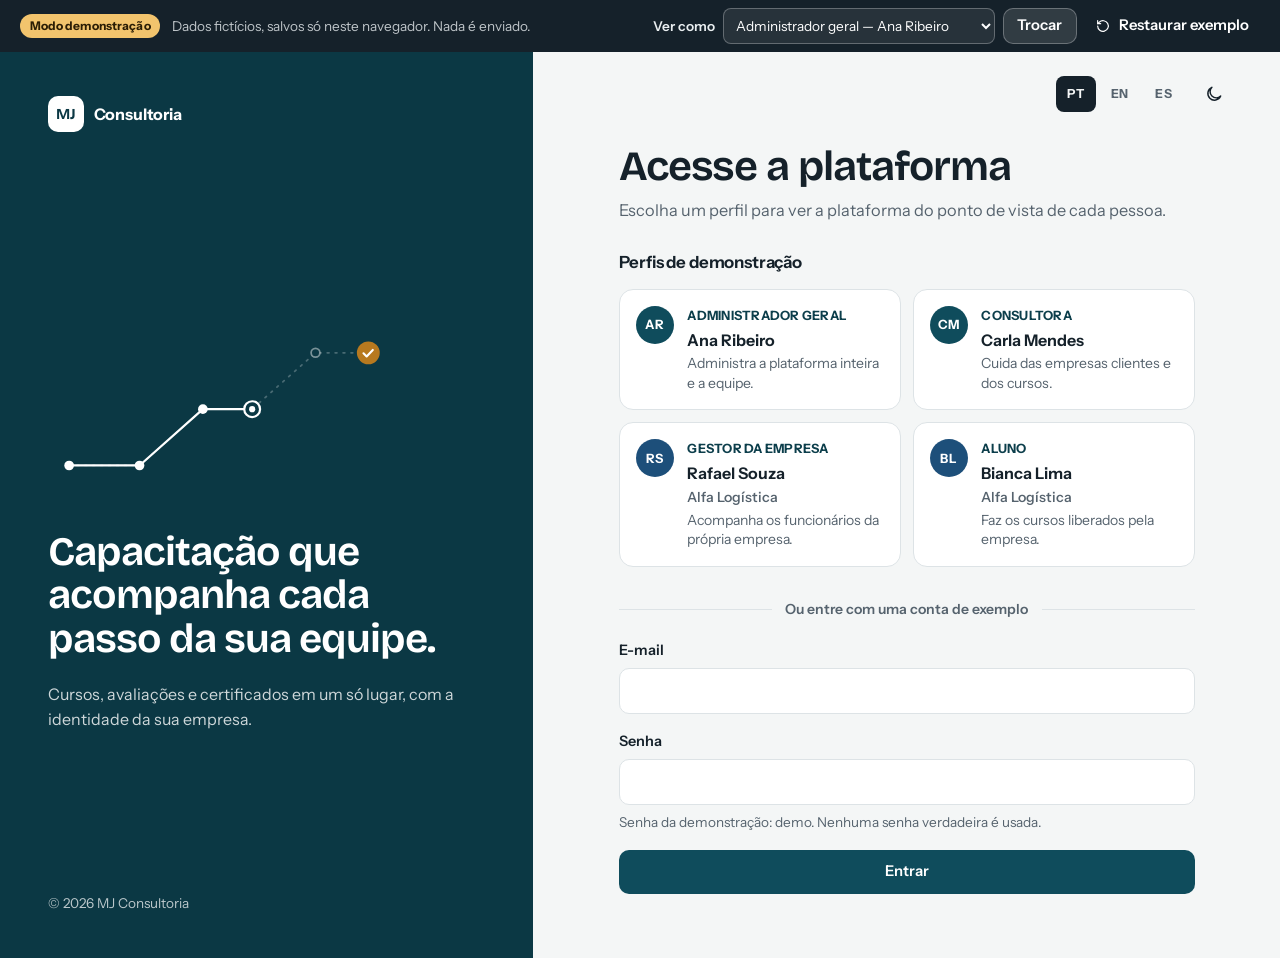
==== web/index.html @ 0bc5da78 "MJ Consultoria — plataforma de treinamentos (versão demonstrativa) HTML, CSS e JavaScript puros em w" ====
<!DOCTYPE html>
<html lang="pt-BR">
<head>
    <meta charset="utf-8">
    <meta name="viewport" content="width=device-width, initial-scale=1">
    <!-- Só arquivos deste próprio site; a única exceção são os vídeos do YouTube em modo de privacidade (frame-src). -->
    <meta http-equiv="Content-Security-Policy" content="default-src 'self'; script-src 'self'; style-src 'self'; img-src 'self' data:; font-src 'self'; connect-src 'self'; frame-src https://www.youtube-nocookie.com; base-uri 'self'; form-action 'self'; object-src 'none'">
    <meta name="referrer" content="strict-origin-when-cross-origin">
    <meta name="color-scheme" content="light dark">
    <meta name="description" content="Plataforma de treinamentos corporativos — demonstração.">
    <title>MJ Consultoria</title>
    <link rel="icon" href="img/icone.svg" type="image/svg+xml">
    <link rel="preload" href="fonts/bricolage-grotesque-latin-wght-normal.woff2" as="font" type="font/woff2" crossorigin>
    <link rel="preload" href="fonts/instrument-sans-latin-wght-normal.woff2" as="font" type="font/woff2" crossorigin>
    <link rel="stylesheet" href="css/style.css">
    <script type="module" src="js/app.js"></script>
</head>
<body>
    <a class="pular" href="#conteudo" data-pular>Pular para o conteúdo</a>

    <!-- Identifica a demonstração em todas as telas; o conteúdo vem de app.js. -->
    <section id="faixa-demo" class="faixa-demo" aria-label="Modo demonstração"></section>

    <div id="app">
        <p class="carregando-inicial">Carregando…</p>
    </div>

    <!-- Região falada: sempre presente para o leitor de tela anunciar as mensagens. -->
    <div id="aviso" class="sr-only" role="status" aria-live="polite"></div>
    <div id="aviso-visual" class="aviso" aria-hidden="true" hidden></div>

    <dialog id="dialogo-restaurar" class="dialogo" aria-labelledby="restaurar-titulo" aria-describedby="restaurar-texto">
        <form method="dialog">
            <h2 id="restaurar-titulo" class="dialogo-titulo" data-texto="titulo"></h2>
            <p id="restaurar-texto" class="dialogo-texto" data-texto="corpo"></p>
            <div class="dialogo-acoes">
                <button type="submit" value="cancelar" class="botao botao--secundario" data-texto="cancelar" autofocus></button>
                <button type="submit" value="confirmar" class="botao botao--perigo" data-texto="confirmar"></button>
            </div>
        </form>
    </dialog>

    <noscript>
        <p class="sem-js">Esta demonstração precisa de JavaScript ativado.</p>
    </noscript>
</body>
</html>
---- web/css/style.css ----
/*
 * MJ Consultoria — visual da plataforma.
 * Cor contida: um acento (petróleo, ou a cor da empresa) sobre neutros tingidos.
 * A cor da empresa entra só em --brand; as variações são derivadas aqui,
 * para os dois temas, e a regra de contraste (regras.js) garante a legibilidade.
 */

/* ---------------------------------------------------------------- fontes */

@font-face {
    font-family: 'Bricolage Grotesque';
    font-style: normal;
    font-display: swap;
    font-weight: 200 800;
    src: url('../fonts/bricolage-grotesque-latin-wght-normal.woff2') format('woff2-variations');
    unicode-range: U+0000-00FF, U+0131, U+0152-0153, U+02BB-02BC, U+02C6, U+02DA, U+02DC, U+0304, U+0308, U+0329, U+2000-206F, U+20AC, U+2122, U+2191, U+2193, U+2212, U+2215, U+FEFF, U+FFFD;
}

@font-face {
    font-family: 'Bricolage Grotesque';
    font-style: normal;
    font-display: swap;
    font-weight: 200 800;
    src: url('../fonts/bricolage-grotesque-latin-ext-wght-normal.woff2') format('woff2-variations');
    unicode-range: U+0100-02BA, U+02BD-02C5, U+02C7-02CC, U+02CE-02D7, U+02DD-02FF, U+0304, U+0308, U+0329, U+1D00-1DBF, U+1E00-1E9F, U+1EF2-1EFF, U+2020, U+20A0-20AB, U+20AD-20C0, U+2113, U+2C60-2C7F, U+A720-A7FF;
}

@font-face {
    font-family: 'Instrument Sans';
    font-style: normal;
    font-display: swap;
    font-weight: 400 700;
    src: url('../fonts/instrument-sans-latin-wght-normal.woff2') format('woff2-variations');
    unicode-range: U+0000-00FF, U+0131, U+0152-0153, U+02BB-02BC, U+02C6, U+02DA, U+02DC, U+0304, U+0308, U+0329, U+2000-206F, U+20AC, U+2122, U+2191, U+2193, U+2212, U+2215, U+FEFF, U+FFFD;
}

@font-face {
    font-family: 'Instrument Sans';
    font-style: normal;
    font-display: swap;
    font-weight: 400 700;
    src: url('../fonts/instrument-sans-latin-ext-wght-normal.woff2') format('woff2-variations');
    unicode-range: U+0100-02BA, U+02BD-02C5, U+02C7-02CC, U+02CE-02D7, U+02DD-02FF, U+0304, U+0308, U+0329, U+1D00-1DBF, U+1E00-1E9F, U+1EF2-1EFF, U+2020, U+20A0-20AB, U+20AD-20C0, U+2113, U+2C60-2C7F, U+A720-A7FF;
}

/* ---------------------------------------------------------------- tokens */

:root {
    --font-display: 'Bricolage Grotesque', 'Segoe UI', system-ui, -apple-system, sans-serif;
    --font-sans: 'Instrument Sans', 'Segoe UI', system-ui, -apple-system, sans-serif;

    --brand: #0f4c5c;
    --on-brand: #ffffff;
    --canvas: #f4f6f6;
    --surface: #ffffff;
    --surface-2: #eef2f2;
    --ink: #15212a;
    --ink-muted: #56636e;
    --line: #dde3e6;
    --accent: #b7791f;
    --success: #186a41;
    --warning: #8a5a00;
    --danger: #b42318;
    --on-danger: #ffffff;
    --faixa: #15212a;
    --faixa-ink: #e9eef0;

    --brand-strong: color-mix(in srgb, var(--brand) 74%, #000);
    --brand-soft: color-mix(in srgb, var(--brand) 9%, #fff);
    --brand-ink: color-mix(in srgb, var(--brand) 82%, #000);

    --raio: 14px;
    --raio-p: 10px;
    --sombra: 0 1px 2px rgb(21 33 42 / 0.05), 0 8px 24px -12px rgb(21 33 42 / 0.12);
    --largura-lateral: 17rem;
    --rapido: 160ms;

    color-scheme: light;
}

@media (prefers-color-scheme: dark) {
    :root:not([data-tema='claro']) {
        --canvas: #0d1417;
        --surface: #141d21;
        --surface-2: #1a252a;
        --ink: #e6edef;
        --ink-muted: #9aabb2;
        --line: #26353a;
        --accent: #d9a24b;
        --success: #63c792;
        --warning: #e3b45a;
        --danger: #f1897c;
        --on-danger: #2a0b07;
        --faixa: #070b0d;
        --brand-strong: color-mix(in srgb, var(--brand) 90%, #fff);
        --brand-soft: color-mix(in srgb, var(--brand) 30%, #141d21);
        --brand-ink: color-mix(in srgb, var(--brand) 30%, #fff);
        --sombra: 0 1px 2px rgb(0 0 0 / 0.3);
        color-scheme: dark;
    }
}

:root[data-tema='escuro'] {
    --canvas: #0d1417;
    --surface: #141d21;
    --surface-2: #1a252a;
    --ink: #e6edef;
    --ink-muted: #9aabb2;
    --line: #26353a;
    --accent: #d9a24b;
    --success: #63c792;
    --warning: #e3b45a;
    --danger: #f1897c;
    --on-danger: #2a0b07;
    --faixa: #070b0d;
    --brand-strong: color-mix(in srgb, var(--brand) 90%, #fff);
    --brand-soft: color-mix(in srgb, var(--brand) 30%, #141d21);
    --brand-ink: color-mix(in srgb, var(--brand) 30%, #fff);
    --sombra: 0 1px 2px rgb(0 0 0 / 0.3);
    color-scheme: dark;
}

/* ------------------------------------------------------------------ base */

*,
*::before,
*::after {
    box-sizing: border-box;
}

html {
    -webkit-text-size-adjust: 100%;
}

body {
    margin: 0;
    min-height: 100dvh;
    background: var(--canvas);
    color: var(--ink);
    font-family: var(--font-sans);
    font-size: 1rem;
    line-height: 1.5;
    -webkit-font-smoothing: antialiased;
}

h1,
h2,
h3,
p,
ul,
ol,
dl,
dd {
    margin: 0;
}

h1,
h2,
h3 {
    text-wrap: balance;
}

ul[role='list'],
ol[role='list'] {
    list-style: none;
    padding: 0;
}

a {
    color: var(--brand-ink);
}

button,
input,
select,
textarea {
    font: inherit;
    color: inherit;
}

button {
    cursor: pointer;
}

:focus-visible {
    outline: 3px solid var(--brand-ink);
    outline-offset: 2px;
    border-radius: 6px;
}

[hidden] {
    display: none !important;
}

[tabindex='-1']:focus {
    outline: none;
}

.sr-only {
    position: absolute;
    width: 1px;
    height: 1px;
    padding: 0;
    margin: -1px;
    overflow: hidden;
    clip: rect(0 0 0 0);
    white-space: nowrap;
    border: 0;
}

.icone {
    width: 1.25rem;
    height: 1.25rem;
    flex-shrink: 0;
}

.icone--p {
    width: 1rem;
    height: 1rem;
}

.pular {
    position: absolute;
    left: 1rem;
    top: -4rem;
    z-index: 100;
    padding: 0.75rem 1rem;
    border-radius: var(--raio-p);
    background: var(--ink);
    color: var(--canvas);
    font-weight: 600;
    text-decoration: none;
}

.pular:focus {
    top: 1rem;
}

.carregando-inicial,
.sem-js {
    padding: 3rem 1.5rem;
    color: var(--ink-muted);
    text-align: center;
}

/* --------------------------------------------------------- faixa da demo */

.faixa-demo {
    display: flex;
    flex-wrap: wrap;
    align-items: center;
    justify-content: space-between;
    gap: 0.5rem 1.25rem;
    padding: 0.5rem 1.25rem;
    background: var(--faixa);
    color: var(--faixa-ink);
    font-size: 0.85rem;
}

.faixa-demo :focus-visible {
    outline-color: #fff;
}

.faixa-texto {
    display: flex;
    align-items: center;
    gap: 0.75rem;
    min-width: 0;
}

.faixa-descricao {
    color: rgb(233 238 240 / 0.8);
}

.faixa-acoes {
    display: flex;
    flex-wrap: wrap;
    align-items: center;
    gap: 0.5rem;
}

.ver-como {
    display: flex;
    align-items: center;
    gap: 0.5rem;
}

.ver-como label {
    font-weight: 600;
}

.ver-como select {
    min-height: 2.25rem;
    max-width: 17rem;
    padding: 0 0.5rem;
    border: 1px solid rgb(255 255 255 / 0.28);
    border-radius: 8px;
    background: rgb(255 255 255 / 0.08);
    color: #fff;
}

.ver-como select option {
    color: #15212a;
}

/* ---------------------------------------------------------------- selos */

.selo {
    display: inline-flex;
    align-items: center;
    gap: 0.35rem;
    padding: 0.2rem 0.6rem;
    border-radius: 999px;
    font-size: 0.75rem;
    font-weight: 700;
    letter-spacing: 0.01em;
    white-space: nowrap;
}

.selo--demo {
    background: #f2c46d;
    color: #2a1d05;
}

.selo--aviso {
    background: color-mix(in srgb, var(--warning) 14%, transparent);
    color: var(--warning);
    margin-bottom: 0.75rem;
}

.selo--neutro {
    background: var(--surface-2);
    color: var(--ink-muted);
}

/* -------------------------------------------------------------- botões */

.botao {
    display: inline-flex;
    align-items: center;
    justify-content: center;
    gap: 0.5rem;
    min-height: 2.75rem;
    padding: 0.55rem 1.1rem;
    border: 1px solid transparent;
    border-radius: var(--raio-p);
    font-size: 0.925rem;
    font-weight: 600;
    line-height: 1.2;
    text-decoration: none;
    transition: background-color var(--rapido), border-color var(--rapido), transform var(--rapido);
}

.botao:active:not(:disabled) {
    transform: translateY(1px);
}

.botao:disabled {
    cursor: not-allowed;
    opacity: 0.6;
}

.botao--primario {
    background: var(--brand);
    color: var(--on-brand);
}

.botao--primario:hover:not(:disabled) {
    background: var(--brand-strong);
}

.botao--secundario {
    background: var(--surface);
    border-color: var(--line);
    color: var(--ink);
}

.botao--secundario:hover {
    border-color: color-mix(in srgb, var(--ink) 30%, transparent);
    background: var(--surface-2);
}

.botao--perigo {
    background: var(--danger);
    color: var(--on-danger);
}

.botao--largo {
    width: 100%;
}

.botao--faixa {
    min-height: 2.25rem;
    padding: 0.3rem 0.85rem;
    background: rgb(255 255 255 / 0.12);
    border-color: rgb(255 255 255 / 0.28);
    color: #fff;
}

.botao--faixa:hover {
    background: rgb(255 255 255 / 0.2);
}

.botao--faixa-fantasma {
    min-height: 2.25rem;
    padding: 0.3rem 0.6rem;
    background: transparent;
    color: #fff;
}

.botao--faixa-fantasma:hover {
    background: rgb(255 255 255 / 0.1);
}

.botao-icone {
    display: inline-flex;
    align-items: center;
    justify-content: center;
    width: 2.75rem;
    height: 2.75rem;
    border: 1px solid transparent;
    border-radius: var(--raio-p);
    background: transparent;
    color: var(--ink);
    transition: background-color var(--rapido);
}

.botao-icone:hover {
    background: color-mix(in srgb, var(--ink) 7%, transparent);
}

/* ------------------------------------------------------------- campos */

.campo {
    display: grid;
    gap: 0.4rem;
}

.campo label {
    font-size: 0.9rem;
    font-weight: 600;
}

.campo input {
    width: 100%;
    min-height: 2.875rem;
    padding: 0.6rem 0.85rem;
    border: 1px solid var(--line);
    border-radius: var(--raio-p);
    background: var(--surface);
    color: var(--ink);
    transition: border-color var(--rapido), box-shadow var(--rapido);
}

.campo input:hover {
    border-color: color-mix(in srgb, var(--ink) 30%, transparent);
}

.campo input:focus-visible {
    outline: none;
    border-color: var(--brand-ink);
    box-shadow: 0 0 0 4px color-mix(in srgb, var(--brand) 22%, transparent);
}

.campo input[aria-invalid='true'] {
    border-color: var(--danger);
}

.campo-dica {
    color: var(--ink-muted);
    font-size: 0.85rem;
}

.campo-erro {
    color: var(--danger);
    font-size: 0.9rem;
    font-weight: 600;
}

/* --------------------------------------------------------------- logo */

.logo {
    display: inline-flex;
    align-items: center;
    gap: 0.6rem;
    color: var(--ink);
}

.logo-selo {
    display: inline-flex;
    align-items: center;
    justify-content: center;
    width: 2.25rem;
    height: 2.25rem;
    border-radius: 10px;
    background: var(--brand);
    color: var(--on-brand);
    font-family: var(--font-display);
    font-weight: 700;
    font-size: 0.95rem;
}

.logo-nome {
    font-weight: 700;
    letter-spacing: -0.01em;
}

.logo--inverso {
    color: #fff;
}

.logo--inverso .logo-selo {
    background: #fff;
    color: var(--brand-strong);
}

/* ----------------------------------------------------- títulos de tela */

.cabecalho {
    margin-bottom: 2rem;
}

.titulo {
    font-family: var(--font-display);
    font-weight: 650;
    font-size: clamp(1.9rem, 1.4rem + 1.6vw, 2.6rem);
    line-height: 1.1;
    letter-spacing: -0.025em;
}

.subtitulo {
    margin-top: 0.5rem;
    color: var(--ink-muted);
    font-size: 1.02rem;
}

.subtitulo::first-letter {
    text-transform: uppercase;
}

.bloco-titulo {
    font-size: 1.05rem;
    font-weight: 650;
    letter-spacing: -0.01em;
}

.bloco-nota {
    margin-top: 0.25rem;
    color: var(--ink-muted);
    font-size: 0.875rem;
}

.acoes {
    display: flex;
    flex-wrap: wrap;
    gap: 0.75rem;
}

/* ------------------------------------------------- área pública (login) */

.publico {
    display: grid;
    min-height: calc(100dvh - 3rem);
}

.publico-marca {
    display: none;
}

.publico-corpo {
    display: flex;
    flex-direction: column;
    min-width: 0;
}

.publico-topo {
    display: flex;
    align-items: center;
    justify-content: space-between;
    gap: 1rem;
    padding: 1.25rem clamp(1rem, 4vw, 2.5rem);
}

.publico-conteudo {
    flex: 1;
    display: flex;
    justify-content: center;
    padding: 0.5rem clamp(1rem, 4vw, 2.5rem) 4rem;
}

@media (min-width: 1024px) {
    .publico {
        grid-template-columns: minmax(0, 5fr) minmax(0, 7fr);
    }

    .publico-marca {
        display: flex;
        flex-direction: column;
        justify-content: space-between;
        padding: 2.75rem 3rem;
        background: var(--brand-strong);
        color: #fff;
        --trilha-fundo: var(--brand-strong);
    }

    .publico-marca-meio {
        max-width: 28rem;
    }

    .publico-marca .trilha {
        max-width: 22rem;
        margin-bottom: 2.25rem;
        color: #fff;
    }

    .publico-tagline {
        font-family: var(--font-display);
        font-size: clamp(2rem, 1.4rem + 1.4vw, 2.75rem);
        font-weight: 650;
        line-height: 1.08;
        letter-spacing: -0.025em;
    }

    .publico-apoio {
        margin-top: 1.25rem;
        color: rgb(255 255 255 / 0.8);
        line-height: 1.6;
    }

    .publico-rodape {
        color: rgb(255 255 255 / 0.72);
        font-size: 0.85rem;
    }

    .publico-logo-celular {
        visibility: hidden;
    }

    .publico-conteudo {
        align-items: center;
    }
}

.login {
    width: 100%;
    max-width: 36rem;
}

.cabecalho--login {
    margin-bottom: 1.75rem;
}

.perfis {
    display: grid;
    gap: 0.75rem;
    margin-top: 0.85rem;
}

@media (min-width: 560px) {
    .perfis {
        grid-template-columns: 1fr 1fr;
    }
}

.perfil {
    display: flex;
    align-items: flex-start;
    gap: 0.85rem;
    width: 100%;
    height: 100%;
    padding: 1rem;
    border: 1px solid var(--line);
    border-radius: var(--raio);
    background: var(--surface);
    text-align: left;
    transition: border-color var(--rapido), box-shadow var(--rapido), transform var(--rapido);
}

.perfil:hover {
    border-color: var(--brand-ink);
    box-shadow: var(--sombra);
    transform: translateY(-1px);
}

.perfil-texto {
    display: grid;
    gap: 0.15rem;
    min-width: 0;
}

.perfil-papel {
    color: var(--brand-ink);
    font-size: 0.8rem;
    font-weight: 700;
    letter-spacing: 0.02em;
    text-transform: uppercase;
}

.perfil-nome {
    font-weight: 650;
}

.perfil-empresa {
    color: var(--ink-muted);
    font-size: 0.875rem;
    font-weight: 550;
}

.perfil-descricao {
    color: var(--ink-muted);
    font-size: 0.875rem;
    line-height: 1.4;
}

.login-form {
    margin-top: 2rem;
}

.login-form form {
    display: grid;
    gap: 1.1rem;
    margin-top: 1.25rem;
}

.divisor {
    display: flex;
    align-items: center;
    gap: 0.85rem;
    color: var(--ink-muted);
    font-size: 0.875rem;
    font-weight: 600;
}

.divisor::before,
.divisor::after {
    content: '';
    flex: 1;
    height: 1px;
    background: var(--line);
}

/* ------------------------------------------------------- área interna */

.shell {
    min-height: calc(100dvh - 3rem);
}

.topo {
    position: sticky;
    top: 0;
    z-index: 30;
    display: flex;
    align-items: center;
    justify-content: space-between;
    height: 4rem;
    padding: 0 1rem;
    border-bottom: 1px solid var(--line);
    background: var(--surface);
}

.topo .icone-fechar,
.topo [aria-expanded='true'] .icone-abrir {
    display: none;
}

.topo [aria-expanded='true'] .icone-fechar {
    display: block;
}

.lateral {
    display: none;
    flex-direction: column;
    gap: 1.5rem;
    padding: 1rem;
    border-bottom: 1px solid var(--line);
    background: var(--surface);
}

.lateral[data-aberto] {
    display: flex;
}

.lateral-logo {
    display: none;
}

.principal {
    min-width: 0;
    padding: 2rem clamp(1rem, 4vw, 3rem) 4rem;
}

@media (min-width: 1024px) {
    /* A coluna do menu é pintada pelo próprio contêiner, então acompanha páginas longas. */
    .shell {
        display: grid;
        grid-template-columns: var(--largura-lateral) minmax(0, 1fr);
        background: linear-gradient(to right,
                var(--surface) calc(var(--largura-lateral) - 1px),
                var(--line) calc(var(--largura-lateral) - 1px) var(--largura-lateral),
                transparent var(--largura-lateral));
    }

    .topo {
        display: none;
    }

    .lateral {
        position: sticky;
        top: 0;
        display: flex;
        align-self: start;
        height: 100dvh;
        overflow-y: auto;
        padding: 1.75rem 1rem;
        border: 0;
        background: transparent;
    }

    .lateral-logo {
        display: block;
        padding: 0 0.5rem;
    }

    .principal {
        padding: 2.75rem clamp(1.5rem, 4vw, 3.5rem) 4rem;
    }
}

.lateral-nav {
    flex: 1;
}

.nav-lista {
    display: grid;
    gap: 0.15rem;
}

.nav-item {
    display: flex;
    align-items: center;
    gap: 0.75rem;
    width: 100%;
    min-height: 2.75rem;
    padding: 0 0.75rem;
    border: 0;
    border-radius: var(--raio-p);
    background: transparent;
    color: var(--ink-muted);
    font-size: 0.925rem;
    font-weight: 550;
    text-align: left;
    text-decoration: none;
    transition: background-color var(--rapido), color var(--rapido);
}

.nav-item:hover {
    background: color-mix(in srgb, var(--ink) 6%, transparent);
    color: var(--ink);
}

.nav-item[aria-current='page'] {
    background: var(--brand-soft);
    color: var(--brand-ink);
    font-weight: 650;
}

.nav-rotulo {
    flex: 1;
}

.lateral-rodape {
    display: grid;
    gap: 0.85rem;
    padding-top: 1.25rem;
    border-top: 1px solid var(--line);
}

.usuario {
    display: flex;
    align-items: center;
    gap: 0.7rem;
    padding: 0 0.5rem;
    min-width: 0;
}

.usuario-texto {
    min-width: 0;
}

.usuario-nome {
    font-size: 0.9rem;
    font-weight: 650;
    overflow: hidden;
    text-overflow: ellipsis;
    white-space: nowrap;
}

.usuario-papel {
    color: var(--ink-muted);
    font-size: 0.8rem;
    overflow: hidden;
    text-overflow: ellipsis;
    white-space: nowrap;
}

.preferencias {
    display: flex;
    align-items: center;
    justify-content: space-between;
    gap: 0.5rem;
    padding: 0 0.25rem;
}

.idiomas {
    display: flex;
    gap: 0.25rem;
}

.idioma {
    min-width: 2.5rem;
    min-height: 2.25rem;
    padding: 0 0.5rem;
    border: 0;
    border-radius: 8px;
    background: transparent;
    color: var(--ink-muted);
    font-size: 0.78rem;
    font-weight: 700;
    letter-spacing: 0.04em;
}

.idioma:hover {
    background: color-mix(in srgb, var(--ink) 7%, transparent);
    color: var(--ink);
}

.idioma[aria-pressed='true'] {
    background: var(--ink);
    color: var(--canvas);
}

.nav-item--sair {
    margin-top: -0.25rem;
}

/* ------------------------------------------------------------- avatar */

.avatar {
    display: inline-flex;
    align-items: center;
    justify-content: center;
    flex-shrink: 0;
    width: 2.375rem;
    height: 2.375rem;
    border-radius: 50%;
    background: var(--cor, var(--brand));
    color: #fff;
    font-size: 0.8rem;
    font-weight: 700;
    letter-spacing: 0.02em;
}

/* --------------------------------------------------------------- painel */

.indicadores {
    display: grid;
    grid-template-columns: repeat(auto-fit, minmax(11rem, 1fr));
    overflow: hidden;
    margin-bottom: 1.75rem;
    border: 1px solid var(--line);
    border-radius: var(--raio);
    background: var(--surface);
}

.indicador {
    display: flex;
    flex-direction: column-reverse;
    gap: 0.35rem;
    padding: 1.15rem 1.25rem;
    background: var(--surface);
    /* divisórias: a sobra da última linha fica branca, sem "buraco" cinza */
    box-shadow: 1px 0 0 var(--line), 0 1px 0 var(--line);
}

.indicador-rotulo {
    color: var(--ink-muted);
    font-size: 0.85rem;
    font-weight: 550;
}

.indicador-valor {
    font-family: var(--font-display);
    font-size: 2rem;
    font-weight: 650;
    line-height: 1;
    letter-spacing: -0.02em;
    font-variant-numeric: tabular-nums;
}

.indicador--destaque .indicador-valor {
    color: var(--brand-ink);
}

.painel-grade {
    display: grid;
    gap: 1.5rem;
}

.painel-coluna {
    display: grid;
    gap: 1.5rem;
    align-content: start;
    min-width: 0;
}

@media (min-width: 1180px) {
    .painel-grade {
        grid-template-columns: minmax(0, 1.55fr) minmax(0, 1fr);
    }
}

.painel-bloco {
    padding: 1.5rem;
    border: 1px solid var(--line);
    border-radius: var(--raio);
    background: var(--surface);
}

.painel-bloco--sutil {
    border-style: dashed;
    background: transparent;
}

.painel-bloco--estreito {
    max-width: 40rem;
}

.bloco-cabecalho {
    margin-bottom: 1rem;
}

.linhas {
    display: grid;
}

.linha {
    display: flex;
    align-items: center;
    gap: 0.75rem;
    min-height: 3.25rem;
    padding: 0.65rem 0;
    border-top: 1px solid var(--line);
}

.linha:first-child {
    border-top: 0;
}

.linha-principal {
    flex: 1;
    min-width: 0;
    font-weight: 600;
}

.linha-sub {
    display: block;
    color: var(--ink-muted);
    font-size: 0.82rem;
    font-weight: 500;
}

.linha-meta {
    color: var(--ink-muted);
    font-size: 0.85rem;
    text-align: right;
}

.ponto-cor {
    width: 0.7rem;
    height: 0.7rem;
    flex-shrink: 0;
    border-radius: 50%;
    background: var(--cor, var(--ink-muted));
}

.atividade {
    display: grid;
    gap: 1rem;
    margin-left: 5px;
    border-left: 2px solid var(--line);
}

/* O recuo fica no item: a regra ol[role='list'] zera o padding da lista. */
.atividade-item {
    position: relative;
    padding-left: 1.1rem;
}

.atividade-item::before {
    content: '';
    position: absolute;
    left: -6px;
    top: 0.45rem;
    width: 10px;
    height: 10px;
    border-radius: 50%;
    background: var(--surface);
    border: 2px solid var(--brand-ink);
}

.atividade-frase {
    font-size: 0.925rem;
    line-height: 1.4;
}

.atividade-meta {
    margin-top: 0.15rem;
    color: var(--ink-muted);
    font-size: 0.8rem;
}

.vazio {
    color: var(--ink-muted);
}

.lista-marcada {
    display: grid;
    gap: 0.5rem;
    margin: 1rem 0 1.5rem;
    padding-left: 1.2rem;
    color: var(--ink);
}

.lista-marcada li::marker {
    color: var(--brand-ink);
}

.painel-bloco--sutil .lista-marcada {
    margin-bottom: 0;
    font-size: 0.9rem;
}

/* --------------------------------------------------------------- trilha */

.trilha {
    display: block;
    width: 100%;
    height: auto;
}

.trilha-visual {
    max-width: 21rem;
    margin: 0.5rem 0 1.25rem;
    color: var(--brand-ink); /* versão legível da marca nos dois temas */
    --trilha-fundo: var(--surface);
}

.trilha-caminho {
    stroke: currentColor;
    stroke-opacity: 0.25;
    stroke-width: 2;
    stroke-dasharray: 2 7;
    stroke-linecap: round;
}

.trilha-caminho-feito {
    stroke: currentColor;
    stroke-width: 2.5;
    stroke-linecap: round;
    stroke-linejoin: round;
}

.trilha-feito {
    fill: currentColor;
}

.trilha-atual {
    fill: var(--trilha-fundo);
    stroke: currentColor;
    stroke-width: 2.5;
}

.trilha-pendente {
    fill: var(--trilha-fundo);
    stroke: currentColor;
    stroke-opacity: 0.45;
    stroke-width: 2;
}

.trilha-selo {
    fill: var(--accent);
}

.trilha-selo-check {
    stroke: #fff;
    stroke-width: 2.4;
    stroke-linecap: round;
    stroke-linejoin: round;
    fill: none;
}

.trilha-progresso {
    font-weight: 600;
}

.barra {
    height: 0.5rem;
    margin: 0.6rem 0 1.25rem;
    overflow: hidden;
    border-radius: 999px;
    background: var(--surface-2);
}

.barra-preenchida {
    display: block;
    width: var(--progresso, 0%);
    height: 100%;
    border-radius: inherit;
    background: var(--brand-ink);
    transition: width 400ms ease;
}

.nota-sucesso {
    padding: 0.85rem 1rem;
    border-radius: var(--raio-p);
    background: color-mix(in srgb, var(--success) 10%, transparent);
    color: var(--success);
    font-weight: 600;
}

/* ------------------------------------------------- diálogo e notificação */

.dialogo {
    width: min(28rem, calc(100% - 2rem));
    padding: 1.5rem;
    border: 1px solid var(--line);
    border-radius: 18px;
    background: var(--surface);
    color: var(--ink);
    box-shadow: 0 24px 48px -16px rgb(0 0 0 / 0.35);
}

.dialogo::backdrop {
    background: rgb(13 20 23 / 0.5);
}

.dialogo-titulo {
    font-size: 1.15rem;
    font-weight: 650;
}

.dialogo-texto {
    margin-top: 0.5rem;
    color: var(--ink-muted);
}

.dialogo-acoes {
    display: flex;
    flex-wrap: wrap;
    justify-content: flex-end;
    gap: 0.75rem;
    margin-top: 1.5rem;
}

.aviso {
    position: fixed;
    left: 50%;
    bottom: 1.25rem;
    z-index: 90;
    max-width: calc(100% - 2rem);
    padding: 0.8rem 1.1rem;
    border-radius: var(--raio-p);
    background: var(--ink);
    color: var(--canvas);
    font-weight: 600;
    box-shadow: 0 12px 32px -12px rgb(0 0 0 / 0.4);
    transform: translateX(-50%);
    animation: aviso-entra var(--rapido) ease-out;
}

.aviso[hidden] {
    display: none;
}

@keyframes aviso-entra {
    from {
        opacity: 0;
        transform: translate(-50%, 0.5rem);
    }
}

/* O contêiner de cada tela não interfere no layout. */
.tela {
    display: contents;
}

/* ------------------------------------------------- campos (complemento) */

.campo select,
.campo textarea {
    width: 100%;
    min-height: 2.875rem;
    padding: 0.6rem 0.85rem;
    border: 1px solid var(--line);
    border-radius: var(--raio-p);
    background: var(--surface);
    color: var(--ink);
    transition: border-color var(--rapido), box-shadow var(--rapido);
}

.campo textarea {
    resize: vertical;
    line-height: 1.45;
}

.campo select:hover,
.campo textarea:hover {
    border-color: color-mix(in srgb, var(--ink) 30%, transparent);
}

.campo select:focus-visible,
.campo textarea:focus-visible {
    outline: none;
    border-color: var(--brand-ink);
    box-shadow: 0 0 0 4px color-mix(in srgb, var(--brand) 22%, transparent);
}

.campo :is(select, textarea)[aria-invalid='true'] {
    border-color: var(--danger);
}

.campo input[readonly] {
    background: var(--surface-2);
    color: var(--ink-muted);
}

.campo input[type='file'] {
    min-height: auto;
    padding: 0.5rem;
}

.campo input[type='color'] {
    width: 3.5rem;
    min-height: 2.875rem;
    padding: 0.25rem;
    cursor: pointer;
}

.campo input[type='color']:disabled {
    cursor: not-allowed;
    opacity: 0.45;
}

.campo-check {
    display: flex;
    align-items: flex-start;
    gap: 0.6rem;
    min-height: 2.75rem;
    padding-top: 0.6rem;
    font-weight: 500;
    cursor: pointer;
}

.campo-check input {
    width: 1.15rem;
    height: 1.15rem;
    margin: 0.15rem 0 0;
    flex-shrink: 0;
    accent-color: var(--brand);
}

.campo-check--alinhado {
    align-self: end;
    padding-top: 0;
    align-items: center;
    white-space: nowrap;
}

.rotulo-opcional {
    color: var(--ink-muted);
    font-weight: 500;
}

.codigo {
    font-family: ui-monospace, 'Cascadia Mono', Consolas, monospace;
    font-size: 0.85em;
    word-break: break-all;
}

.bloco-titulo + .formulario,
.bloco-titulo + .filtros {
    margin-top: 1rem;
}

.campo > .botao {
    justify-self: start;
}

/* ------------------------------------------------------ formulários */

.formulario {
    display: grid;
    gap: 1.1rem;
}

.formulario--compacto {
    gap: 0.85rem;
    margin-bottom: 1.25rem;
}

.secao-form {
    display: grid;
    gap: 1rem;
    min-width: 0;
    margin: 0;
    padding: 1.5rem;
    border: 1px solid var(--line);
    border-radius: var(--raio);
    background: var(--surface);
}

.secao-form > legend {
    float: left;
    width: 100%;
    margin-bottom: 0.25rem;
    padding: 0;
}

.grupo-checks {
    display: grid;
    gap: 0;
    margin: 0;
    padding: 0;
    border: 0;
}

.grupo-checks legend {
    padding: 0;
    font-size: 0.9rem;
    font-weight: 600;
}

.grade-2,
.grade-3,
.grade-aula {
    display: grid;
    gap: 1rem;
}

@media (min-width: 640px) {
    .grade-2 {
        grid-template-columns: 1fr 1fr;
    }

    .grade-3 {
        grid-template-columns: repeat(3, 1fr);
    }

    .grade-aula {
        grid-template-columns: minmax(0, 1fr) 9rem 8rem;
    }
}

.subbloco-titulo {
    margin: 1.25rem 0 0.5rem;
    font-size: 0.95rem;
    font-weight: 650;
}

.editor-cabeca .subbloco-titulo,
.editor-questao > legend.subbloco-titulo {
    margin: 0;
}

/* ------------------------------------------- cabeçalhos, filtros, ações */

.cabecalho--acoes {
    display: flex;
    flex-wrap: wrap;
    align-items: flex-end;
    justify-content: space-between;
    gap: 1rem 1.5rem;
}

.cabecalho--acoes > div {
    min-width: 0;
    flex: 1 1 22rem;
}

.cabecalho--empresa {
    display: flex;
    align-items: center;
    gap: 1rem;
}

.sobretitulo {
    margin-bottom: 0.4rem;
    color: var(--brand-ink);
    font-size: 0.85rem;
    font-weight: 650;
}

.voltar {
    display: inline-flex;
    align-items: center;
    gap: 0.4rem;
    min-height: 2.75rem;
    margin: -0.75rem 0 0.5rem;
    color: var(--ink-muted);
    font-size: 0.9rem;
    font-weight: 600;
    text-decoration: none;
}

.voltar:hover {
    color: var(--ink);
}

.filtros {
    display: flex;
    flex-wrap: wrap;
    align-items: flex-end;
    gap: 0.75rem 1rem;
    margin-bottom: 1.25rem;
}

.filtros .campo {
    min-width: 11rem;
}

.campo--cresce {
    flex: 1 1 16rem;
}

.filtros--solto {
    margin-bottom: 1.5rem;
}

.filtros--compacto {
    margin: 0;
}

.filtros--grade {
    display: grid;
    grid-template-columns: repeat(auto-fit, minmax(11rem, 1fr));
}

.filtros-acoes {
    display: flex;
    flex-wrap: wrap;
    gap: 0.5rem;
}

.botao--p {
    min-height: 2.5rem;
    padding: 0.4rem 0.8rem;
    font-size: 0.85rem;
}

.botao--fantasma {
    background: transparent;
    color: var(--ink-muted);
}

.botao--fantasma:hover {
    background: color-mix(in srgb, var(--ink) 7%, transparent);
    color: var(--ink);
}

.acoes--p {
    gap: 0.5rem;
}

.linha-acoes {
    display: flex;
    flex-wrap: wrap;
    justify-content: flex-end;
    gap: 0.4rem;
}

.linha--compacta {
    align-items: flex-start;
}

.linha-link {
    color: inherit;
    text-decoration: none;
}

.linha-link:hover {
    color: var(--brand-ink);
    text-decoration: underline;
}

.linha-meta--num {
    font-weight: 650;
    font-variant-numeric: tabular-nums;
}

.bloco-cabecalho--linha {
    display: flex;
    align-items: baseline;
    justify-content: space-between;
    gap: 1rem;
}

.bloco-cabecalho--linha a {
    font-size: 0.875rem;
    font-weight: 600;
}

/* ---------------------------------------------------------- selos e notas */

.selo--sucesso {
    background: color-mix(in srgb, var(--success) 13%, transparent);
    color: var(--success);
}

.selo--perigo {
    background: color-mix(in srgb, var(--danger) 12%, transparent);
    color: var(--danger);
}

.selo--marca {
    background: var(--brand-soft);
    color: var(--brand-ink);
}

.selo--aviso-p {
    background: color-mix(in srgb, var(--warning) 14%, transparent);
    color: var(--warning);
}

.nota {
    display: flex;
    flex-wrap: wrap;
    align-items: center;
    gap: 0.5rem 0.75rem;
    margin-bottom: 1.25rem;
    padding: 0.85rem 1rem;
    border-radius: var(--raio-p);
    background: var(--surface-2);
    color: var(--ink);
    font-size: 0.925rem;
}

.nota--aviso {
    background: color-mix(in srgb, var(--warning) 12%, transparent);
}

.nota-sucesso {
    display: flex;
    align-items: center;
    gap: 0.5rem;
}

.aviso[data-tipo='erro'] {
    background: var(--danger);
    color: var(--on-danger);
}

.ficha {
    display: grid;
    gap: 0.5rem;
    margin-bottom: 1.25rem;
    padding: 1rem 1.1rem;
    border-radius: var(--raio-p);
    background: var(--surface-2);
}

.ficha > div {
    display: flex;
    flex-wrap: wrap;
    justify-content: space-between;
    gap: 0.25rem 1rem;
}

.ficha dt {
    color: var(--ink-muted);
    font-size: 0.875rem;
}

.ficha dd {
    font-weight: 600;
    overflow-wrap: anywhere;
}

.dialogo-campo {
    margin-top: 1rem;
}

.dialogo-campo textarea,
.dialogo-campo input {
    width: 100%;
}

/* ----------------------------------------------------------- tabelas */

.tabela-rolagem {
    overflow-x: auto;
    margin: 0 -0.25rem;
    padding: 0 0.25rem;
}

.tabela {
    width: 100%;
    border-collapse: collapse;
    font-size: 0.9rem;
}

.tabela th,
.tabela td {
    padding: 0.7rem 0.75rem;
    border-bottom: 1px solid var(--line);
    text-align: left;
    vertical-align: middle;
}

.tabela thead th {
    color: var(--ink-muted);
    font-size: 0.8rem;
    font-weight: 650;
    white-space: nowrap;
}

.tabela tbody th {
    font-weight: 600;
}

.tabela tbody tr:last-child > * {
    border-bottom: 0;
}

.tabela .num {
    text-align: right;
    font-variant-numeric: tabular-nums;
    white-space: nowrap;
}

.tabela-data {
    white-space: nowrap;
    color: var(--ink-muted);
}

.taxa {
    display: flex;
    align-items: center;
    gap: 0.6rem;
    min-width: 9rem;
    font-variant-numeric: tabular-nums;
}

.barra--fina {
    flex: 1;
    height: 0.375rem;
    margin: 0;
}

.paginacao {
    display: flex;
    align-items: center;
    justify-content: center;
    gap: 1rem;
    margin-top: 1rem;
    color: var(--ink-muted);
    font-size: 0.9rem;
}

/* ------------------------------------------------------------ empresas */

.empresa-logo {
    width: 2.375rem;
    height: 2.375rem;
    flex-shrink: 0;
    border-radius: 10px;
    object-fit: contain;
    background: #fff;
    border: 1px solid var(--line);
}

.empresa-selo {
    display: inline-flex;
    align-items: center;
    justify-content: center;
    width: 2.375rem;
    height: 2.375rem;
    flex-shrink: 0;
    border-radius: 10px;
    background: var(--cor, var(--brand));
    color: #fff;
    font-size: 0.8rem;
    font-weight: 700;
}

.cabecalho--empresa .empresa-logo,
.cabecalho--empresa .empresa-selo {
    width: 3.5rem;
    height: 3.5rem;
    border-radius: 14px;
    font-size: 1.05rem;
}

.empresa-mensagem {
    margin: -0.75rem 0 1.75rem;
    padding-left: 1rem;
    border-left: 3px solid var(--brand);
    color: var(--ink);
    font-size: 1.05rem;
}

.marca-grade {
    display: grid;
    gap: 1.5rem;
}

@media (min-width: 900px) {
    .marca-grade {
        grid-template-columns: minmax(0, 1fr) 17rem;
    }
}

.cor-linha {
    display: flex;
    align-items: center;
    gap: 0.75rem;
}

.cor-hex {
    font-family: ui-monospace, 'Cascadia Mono', Consolas, monospace;
    font-size: 0.9rem;
}

.previa-rotulo {
    margin-bottom: 0.5rem;
    color: var(--ink-muted);
    font-size: 0.85rem;
    font-weight: 600;
}

.previa-cartao {
    display: grid;
    gap: 0.9rem;
    padding: 1.1rem;
    border: 1px solid var(--line);
    border-radius: var(--raio);
    background: color-mix(in srgb, var(--cor, var(--brand)) 7%, var(--surface));
}

.previa-topo {
    display: flex;
    align-items: center;
    gap: 0.7rem;
    min-width: 0;
}

.previa-topo strong {
    overflow-wrap: anywhere;
}

.previa-topo .avatar {
    background: var(--cor, var(--brand));
}

.previa-botao {
    justify-self: start;
    padding: 0.55rem 1rem;
    border-radius: var(--raio-p);
    background: var(--cor, var(--brand));
    color: #fff;
    font-size: 0.9rem;
    font-weight: 600;
}

.previa-texto {
    color: var(--ink-muted);
    font-size: 0.85rem;
}

.pessoas-demo {
    display: grid;
    gap: 0.6rem;
    margin: 0.85rem 0 0;
}

@media (min-width: 560px) {
    .pessoas-demo {
        grid-template-columns: 1fr 1fr;
    }
}

.perfil--compacto {
    align-items: center;
    padding: 0.8rem 0.9rem;
}

.login-form > .bloco-nota {
    margin: 0.85rem 0 0;
}

/* ------------------------------------------------- convites e pedidos */

.caixa-link {
    display: grid;
    gap: 0.5rem;
    margin-bottom: 1.25rem;
    padding: 1rem;
    border: 1px dashed color-mix(in srgb, var(--brand-ink) 45%, transparent);
    border-radius: var(--raio-p);
    background: var(--brand-soft);
}

.caixa-link-titulo {
    font-size: 0.9rem;
    font-weight: 650;
    overflow-wrap: anywhere;
}

.caixa-link-linha {
    display: flex;
    flex-wrap: wrap;
    gap: 0.5rem;
}

.caixa-link-campo {
    flex: 1 1 12rem;
    min-width: 0;
    min-height: 2.75rem;
    padding: 0.5rem 0.75rem;
    border: 1px solid var(--line);
    border-radius: var(--raio-p);
    background: var(--surface);
    color: var(--ink);
    font-family: ui-monospace, 'Cascadia Mono', Consolas, monospace;
    font-size: 0.8rem;
}

.painel-bloco--recolhivel > summary {
    display: flex;
    align-items: center;
    min-height: 2.75rem;
    cursor: pointer;
}

.painel-bloco--recolhivel[open] > summary {
    margin-bottom: 0.75rem;
}

.lote-resumo {
    margin: 0.75rem 0;
    font-weight: 600;
}

.solicitacoes {
    display: grid;
}

.solicitacao {
    display: grid;
    gap: 0.35rem;
    padding: 1rem 0;
    border-top: 1px solid var(--line);
}

.solicitacao:first-child {
    border-top: 0;
    padding-top: 0;
}

.solicitacao-topo {
    display: flex;
    align-items: flex-start;
    justify-content: space-between;
    gap: 1rem;
}

.solicitacao-mensagem {
    padding: 0.6rem 0.85rem;
    border-radius: var(--raio-p);
    background: var(--surface-2);
    font-size: 0.925rem;
}

.solicitacao .acoes {
    margin-top: 0.4rem;
}

/* --------------------------------------------------------------- cursos */

.cursos-grade {
    display: grid;
    grid-template-columns: repeat(auto-fill, minmax(17rem, 1fr));
    gap: 1rem;
}

.curso-cartao {
    display: flex;
    flex-direction: column;
    gap: 0.45rem;
    padding: 1.35rem;
    border: 1px solid var(--line);
    border-radius: var(--raio);
    background: var(--surface);
}

.curso-cartao-topo {
    display: flex;
    flex-wrap: wrap;
    align-items: center;
    gap: 0.5rem;
    margin-bottom: 0.35rem;
}

.curso-icone {
    display: inline-flex;
    align-items: center;
    justify-content: center;
    width: 2.5rem;
    height: 2.5rem;
    margin-right: auto;
    border-radius: 12px;
    background: var(--brand-soft);
    color: var(--brand-ink);
}

.curso-icone--p {
    width: 2.375rem;
    height: 2.375rem;
    margin-right: 0;
    flex-shrink: 0;
}

.curso-titulo {
    font-family: var(--font-display);
    font-size: 1.2rem;
    font-weight: 650;
    line-height: 1.2;
    letter-spacing: -0.015em;
}

.curso-descricao {
    color: var(--ink-muted);
    font-size: 0.925rem;
}

.curso-meta {
    color: var(--ink-muted);
    font-size: 0.85rem;
}

.cabecalho .curso-meta {
    margin-top: 0.5rem;
}

.curso-progresso {
    margin-top: 0.4rem;
    font-size: 0.85rem;
    font-weight: 600;
}

.curso-cartao .barra {
    margin: 0;
}

.curso-acoes {
    margin-top: auto;
    padding-top: 0.75rem;
}

.modulos {
    display: grid;
    gap: 1.25rem;
}

.modulo-titulo {
    margin-bottom: 0.4rem;
    color: var(--ink-muted);
    font-size: 0.8rem;
    font-weight: 700;
    letter-spacing: 0.04em;
    text-transform: uppercase;
}

.aulas {
    display: grid;
    gap: 0.15rem;
}

.aula-item {
    display: flex;
    align-items: center;
    gap: 0.75rem;
    min-height: 3rem;
    padding: 0.5rem 0.6rem;
    border-radius: var(--raio-p);
    color: var(--ink);
    text-decoration: none;
}

.aula-item:hover {
    background: color-mix(in srgb, var(--ink) 5%, transparent);
}

.aula-item[aria-current='page'] {
    background: var(--brand-soft);
}

.aula-marca {
    display: inline-flex;
    align-items: center;
    justify-content: center;
    width: 1.75rem;
    height: 1.75rem;
    flex-shrink: 0;
    border: 2px solid var(--line);
    border-radius: 50%;
    color: var(--ink-muted);
    font-size: 0.75rem;
    font-weight: 700;
}

.aula-item--feita .aula-marca {
    border-color: var(--brand-ink);
    background: var(--brand-ink);
    color: var(--surface);
}

.aula-nome {
    display: grid;
    min-width: 0;
    font-weight: 600;
    font-size: 0.925rem;
}

.aula-sub {
    color: var(--ink-muted);
    font-size: 0.8rem;
    font-weight: 500;
}

.avaliacao-linha {
    margin-top: 0.5rem;
    font-weight: 600;
}

.painel-bloco > .nota,
.painel-bloco > .botao {
    margin-top: 1rem;
    margin-bottom: 0;
}

.gabarito {
    display: grid;
    gap: 1rem;
    margin-top: 1rem;
    padding-left: 1.25rem;
}

.gabarito-enunciado {
    font-weight: 600;
}

.gabarito-alternativas {
    margin-top: 0.35rem;
    padding-left: 1rem;
    color: var(--ink-muted);
    font-size: 0.9rem;
}

.gabarito-certa {
    color: var(--ink);
    font-weight: 600;
}

/* --------------------------------------------------------------- aula */

.aula-grade {
    display: grid;
    gap: 1.5rem;
}

@media (min-width: 1180px) {
    .aula-grade {
        grid-template-columns: minmax(0, 1fr) 20rem;
        align-items: start;
    }

    .aula-indice {
        position: sticky;
        top: 1.5rem;
    }
}

.aula-corpo {
    display: grid;
    gap: 1rem;
    min-width: 0;
}

.video {
    position: relative;
    overflow: hidden;
    aspect-ratio: 16 / 9;
    border-radius: var(--raio);
    background: #0b1215;
}

.video iframe {
    position: absolute;
    inset: 0;
    width: 100%;
    height: 100%;
    border: 0;
}

.aula-texto {
    display: grid;
    gap: 0.85rem;
    max-width: 68ch;
    padding: 1.5rem;
    border: 1px solid var(--line);
    border-radius: var(--raio);
    background: var(--surface);
    font-size: 1.05rem;
    line-height: 1.65;
}

.aula-acao .nota,
.aula-acao .nota-sucesso {
    margin: 0;
}

.aula-navegacao {
    display: flex;
    flex-wrap: wrap;
    justify-content: space-between;
    gap: 0.75rem;
    padding-top: 0.5rem;
    border-top: 1px solid var(--line);
}

.aula-indice .modulos {
    margin-top: 0.5rem;
}

/* ---------------------------------------------------------- avaliação */

.questoes {
    display: grid;
    gap: 1rem;
    max-width: 48rem;
}

.questao {
    display: grid;
    gap: 0.75rem;
    min-width: 0;
    margin: 0;
}

.questao-enunciado {
    float: left;
    width: 100%;
    padding: 0;
    font-weight: 600;
    font-size: 1.02rem;
}

.questao-numero {
    display: block;
    margin-bottom: 0.25rem;
    color: var(--brand-ink);
    font-size: 0.8rem;
    font-weight: 700;
}

.alternativas {
    display: grid;
    gap: 0.5rem;
}

.alternativa {
    display: flex;
    align-items: center;
    gap: 0.75rem;
    min-height: 3rem;
    padding: 0.6rem 0.85rem;
    border: 1px solid var(--line);
    border-radius: var(--raio-p);
    cursor: pointer;
    transition: border-color var(--rapido), background-color var(--rapido);
}

.alternativa:hover {
    border-color: color-mix(in srgb, var(--ink) 30%, transparent);
}

.alternativa:has(input:checked) {
    border-color: var(--brand-ink);
    background: var(--brand-soft);
}

.alternativa input {
    width: 1.1rem;
    height: 1.1rem;
    flex-shrink: 0;
    margin: 0;
    accent-color: var(--brand);
}

.questoes > .botao {
    justify-self: start;
}

.resultado {
    max-width: 48rem;
    border-width: 2px;
}

.resultado--aprovado {
    border-color: color-mix(in srgb, var(--success) 50%, var(--line));
}

.resultado-nota {
    margin-top: 0.75rem;
    font-family: var(--font-display);
    font-size: 2rem;
    font-weight: 650;
    letter-spacing: -0.02em;
}

.resultado-texto {
    margin-bottom: 1rem;
    font-weight: 600;
}

.correcao {
    display: grid;
    gap: 0.35rem;
    margin-bottom: 1rem;
}

.correcao li {
    display: flex;
    align-items: center;
    gap: 0.5rem;
}

.correcao--certa {
    color: var(--success);
}

.correcao--errada {
    color: var(--danger);
}

.resultado .acoes {
    margin-top: 1.25rem;
}

/* ------------------------------------------------------------- editor */

.editor-lista {
    display: grid;
    gap: 1rem;
}

.editor-modulo {
    display: grid;
    gap: 0.85rem;
    padding: 1.1rem;
    border: 1px solid var(--line);
    border-radius: var(--raio);
    background: var(--canvas);
}

.editor-cabeca {
    display: flex;
    flex-wrap: wrap;
    align-items: center;
    justify-content: space-between;
    gap: 0.5rem;
}

.editor-aula {
    display: grid;
    gap: 0.85rem;
    padding: 1rem;
    border: 1px solid var(--line);
    border-radius: var(--raio-p);
    background: var(--surface);
}

.editor-aula-titulo {
    color: var(--ink-muted);
    font-size: 0.85rem;
    font-weight: 700;
}

.editor-modulo > .botao,
.secao-form > .botao {
    justify-self: start;
}

.editor-questao {
    display: grid;
    gap: 0.85rem;
    min-width: 0;
    margin: 0;
    padding: 1rem;
    border: 1px solid var(--line);
    border-radius: var(--raio-p);
    background: var(--canvas);
}

.editor-questao > legend {
    float: left;
    width: 100%;
    padding: 0;
}

.editor-alternativas {
    display: grid;
    gap: 0.6rem;
}

.editor-alternativa {
    display: flex;
    flex-wrap: wrap;
    align-items: end;
    gap: 0.5rem 1rem;
}

/* --------------------------------------------------------- gamificação */

.nivel {
    display: flex;
    align-items: center;
    gap: 0.85rem;
    margin: 1rem 0 0.75rem;
}

.nivel-selo {
    display: inline-flex;
    align-items: center;
    justify-content: center;
    width: 3rem;
    height: 3rem;
    border-radius: 50%;
    background: color-mix(in srgb, var(--accent) 16%, transparent);
    color: var(--accent);
}

.nivel-nome {
    font-family: var(--font-display);
    font-size: 1.35rem;
    font-weight: 650;
    line-height: 1.1;
}

.nivel-pontos {
    color: var(--ink-muted);
    font-weight: 600;
    font-variant-numeric: tabular-nums;
}

.mini-indicadores {
    display: grid;
    grid-template-columns: 1fr 1fr;
    gap: 0.75rem;
    margin-bottom: 0.5rem;
}

.mini-indicadores > div {
    padding: 0.75rem 0.85rem;
    border-radius: var(--raio-p);
    background: var(--surface-2);
}

.mini-indicadores dt {
    display: flex;
    align-items: center;
    gap: 0.35rem;
    color: var(--ink-muted);
    font-size: 0.8rem;
    font-weight: 600;
}

.mini-indicadores dd {
    margin-top: 0.2rem;
    font-weight: 650;
    font-size: 0.925rem;
}

.conquistas {
    display: grid;
    gap: 0.5rem;
}

.conquista {
    display: flex;
    align-items: center;
    gap: 0.7rem;
    color: var(--ink-muted);
}

.conquista-icone {
    display: inline-flex;
    align-items: center;
    justify-content: center;
    width: 2rem;
    height: 2rem;
    flex-shrink: 0;
    border-radius: 50%;
    background: var(--surface-2);
}

.conquista--obtida {
    color: var(--ink);
}

.conquista--obtida .conquista-icone {
    background: color-mix(in srgb, var(--accent) 16%, transparent);
    color: var(--accent);
}

.conquista-texto {
    display: grid;
    min-width: 0;
}

.conquista-nome {
    font-size: 0.9rem;
    font-weight: 650;
}

.conquista-descricao {
    font-size: 0.8rem;
}

.regras-pontos {
    margin-top: 1rem;
    font-size: 0.9rem;
}

.regras-pontos summary {
    min-height: 2.75rem;
    display: flex;
    align-items: center;
    color: var(--brand-ink);
    font-weight: 600;
    cursor: pointer;
}

.regras-pontos .lista-marcada {
    margin: 0.25rem 0 0;
}

.ranking {
    display: grid;
}

.ranking-item {
    display: flex;
    align-items: center;
    gap: 0.7rem;
    padding: 0.55rem 0.5rem;
    border-radius: var(--raio-p);
}

.ranking-item--voce {
    background: var(--brand-soft);
}

.ranking-posicao {
    width: 2rem;
    color: var(--ink-muted);
    font-weight: 700;
    font-variant-numeric: tabular-nums;
}

.ranking-pontos {
    color: var(--ink-muted);
    font-size: 0.85rem;
    font-weight: 600;
    white-space: nowrap;
}

.continuar-proxima {
    margin-bottom: 1rem;
    color: var(--ink-muted);
}

.medalha {
    display: inline-flex;
    align-items: center;
    justify-content: center;
    width: 2.375rem;
    height: 2.375rem;
    flex-shrink: 0;
    border-radius: 50%;
    background: color-mix(in srgb, var(--accent) 16%, transparent);
    color: var(--accent);
}

/* --------------------------------------------------------- certificado */

.certificado {
    max-width: 56rem;
    padding: clamp(0.75rem, 2vw, 1.25rem);
    border-radius: 6px;
    background: #fbfaf6;
    color: #15212a;
    box-shadow: var(--sombra);
}

.certificado-moldura {
    display: grid;
    justify-items: center;
    gap: 0.5rem;
    padding: clamp(1.75rem, 5vw, 3.5rem) clamp(1rem, 4vw, 3rem);
    border: 2px solid #0f4c5c;
    outline: 1px solid #0f4c5c;
    outline-offset: -8px;
    text-align: center;
}

.certificado-marca {
    display: flex;
    align-items: center;
    gap: 0.6rem;
    font-weight: 700;
}

.certificado-marca .logo-selo {
    background: #0f4c5c;
    color: #fff;
}

.certificado-rotulo {
    margin-top: 1.25rem;
    color: #8a5a00;
    font-size: 0.85rem;
    font-weight: 700;
    letter-spacing: 0.24em;
    text-transform: uppercase;
}

.certificado-texto {
    color: #3d4a54;
}

.certificado-nome {
    margin: 0.25rem 0 0.5rem;
    font-family: var(--font-display);
    font-size: clamp(1.9rem, 1.2rem + 2.5vw, 3rem);
    font-weight: 650;
    letter-spacing: -0.02em;
    line-height: 1.1;
}

.certificado-curso {
    margin-bottom: 0.25rem;
    font-family: var(--font-display);
    font-size: clamp(1.25rem, 1rem + 1vw, 1.6rem);
    font-weight: 600;
    color: #0f4c5c;
}

.certificado-rodape {
    display: flex;
    flex-wrap: wrap;
    justify-content: space-between;
    align-items: flex-end;
    gap: 1rem;
    width: 100%;
    margin-top: 2.5rem;
}

.certificado-assinatura {
    min-width: 12rem;
    padding-top: 0.5rem;
    border-top: 1px solid #3d4a54;
    font-size: 0.9rem;
}

.certificado-codigo {
    color: #3d4a54;
    font-family: ui-monospace, 'Cascadia Mono', Consolas, monospace;
    font-size: 0.8rem;
}

.certificado-demo {
    margin-top: 1.25rem;
    color: #8a5a00;
    font-size: 0.8rem;
    font-weight: 600;
}

/* -------------------------------------------------------- transições */

.entrando {
    animation: tela-entra 180ms ease-out;
}

@keyframes tela-entra {
    from {
        opacity: 0;
        transform: translateY(6px);
    }
}

@media (prefers-reduced-motion: reduce) {
    *,
    *::before,
    *::after {
        animation-duration: 0.01ms !important;
        animation-iteration-count: 1 !important;
        transition-duration: 0.01ms !important;
        scroll-behavior: auto !important;
    }
}

/* ---------------------------------------------------------- celular */

@media (max-width: 720px) {
    .faixa-descricao {
        display: none;
    }

    .faixa-acoes,
    .ver-como {
        width: 100%;
    }

    .ver-como select {
        flex: 1;
        max-width: none;
        min-width: 0;
    }

    .linha {
        flex-wrap: wrap;
    }

    .linha-meta {
        width: 100%;
        padding-left: calc(2.375rem + 0.75rem);
        text-align: left;
    }

    .linha-acoes {
        width: 100%;
        justify-content: flex-start;
        padding-left: calc(2.375rem + 0.75rem);
    }

    .linha--compacta:not(:has(.avatar, .medalha)) .linha-acoes {
        padding-left: 0;
    }

    .secao-form {
        padding: 1.1rem;
    }

    .mini-indicadores {
        grid-template-columns: 1fr;
    }

    .aula-texto {
        padding: 1.1rem;
    }
}

/* -------------------------------------------------------- impressão */

@media print {
    .faixa-demo,
    .lateral,
    .topo,
    .pular,
    .aviso,
    .sem-impressao {
        display: none !important;
    }

    body,
    .shell {
        background: #fff !important;
    }

    .shell {
        display: block;
    }

    .principal {
        padding: 0;
    }

    .certificado {
        max-width: none;
        box-shadow: none;
    }

    @page {
        size: A4 landscape;
        margin: 12mm;
    }
}
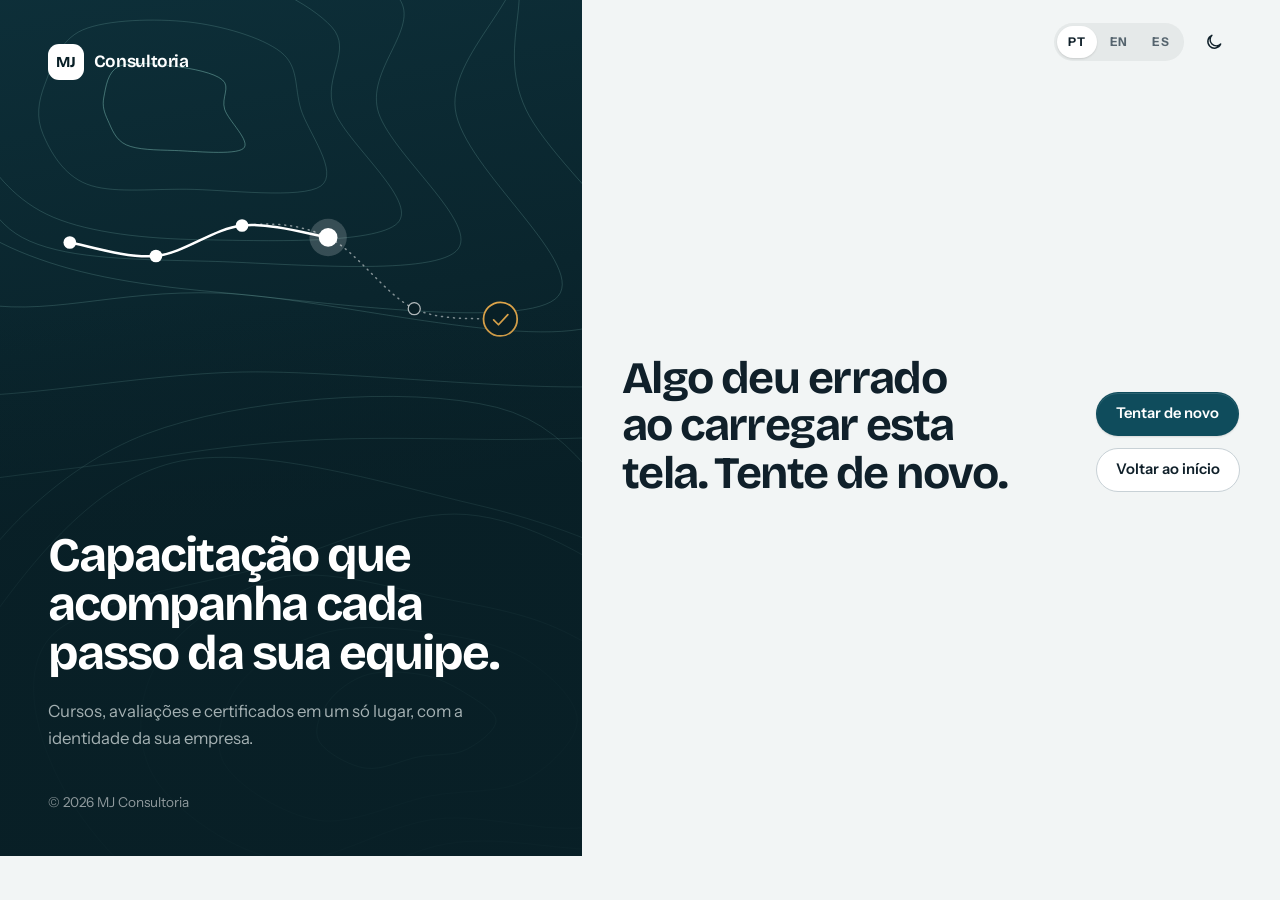
==== commit 9d2fa318: "Integra o Supabase: estrutura do banco, login real e fim dos dados locais - supabase/schema.sql: tab" ====
--- a/web/index.html
+++ b/web/index.html
@@ -4,10 +4,11 @@
     <meta charset="utf-8">
     <meta name="viewport" content="width=device-width, initial-scale=1">
     <!-- Só arquivos deste próprio site; a única exceção são os vídeos do YouTube em modo de privacidade (frame-src). -->
-    <meta http-equiv="Content-Security-Policy" content="default-src 'self'; script-src 'self'; style-src 'self'; img-src 'self' data:; font-src 'self'; connect-src 'self'; frame-src https://www.youtube-nocookie.com; base-uri 'self'; form-action 'self'; object-src 'none'">
+    <meta http-equiv="Content-Security-Policy" content="default-src 'self'; script-src 'self'; style-src 'self'; img-src 'self' data:; font-src 'self'; connect-src 'self' https://ehhksabwmdtpeyxxorwn.supabase.co; frame-src https://www.youtube-nocookie.com; base-uri 'self'; form-action 'self'; object-src 'none'">
     <meta name="referrer" content="strict-origin-when-cross-origin">
     <meta name="color-scheme" content="light dark">
-    <meta name="description" content="Plataforma de treinamentos corporativos — demonstração.">
+    <meta name="theme-color" content="#071a20">
+    <meta name="description" content="Plataforma de treinamentos corporativos.">
     <title>MJ Consultoria</title>
     <link rel="icon" href="img/icone.svg" type="image/svg+xml">
     <link rel="preload" href="fonts/bricolage-grotesque-latin-wght-normal.woff2" as="font" type="font/woff2" crossorigin>
@@ -18,8 +19,6 @@
 <body>
     <a class="pular" href="#conteudo" data-pular>Pular para o conteúdo</a>
 
-    <!-- Identifica a demonstração em todas as telas; o conteúdo vem de app.js. -->
-    <section id="faixa-demo" class="faixa-demo" aria-label="Modo demonstração"></section>
 
     <div id="app">
         <p class="carregando-inicial">Carregando…</p>
@@ -29,19 +28,9 @@
     <div id="aviso" class="sr-only" role="status" aria-live="polite"></div>
     <div id="aviso-visual" class="aviso" aria-hidden="true" hidden></div>
 
-    <dialog id="dialogo-restaurar" class="dialogo" aria-labelledby="restaurar-titulo" aria-describedby="restaurar-texto">
-        <form method="dialog">
-            <h2 id="restaurar-titulo" class="dialogo-titulo" data-texto="titulo"></h2>
-            <p id="restaurar-texto" class="dialogo-texto" data-texto="corpo"></p>
-            <div class="dialogo-acoes">
-                <button type="submit" value="cancelar" class="botao botao--secundario" data-texto="cancelar" autofocus></button>
-                <button type="submit" value="confirmar" class="botao botao--perigo" data-texto="confirmar"></button>
-            </div>
-        </form>
-    </dialog>
 
     <noscript>
-        <p class="sem-js">Esta demonstração precisa de JavaScript ativado.</p>
+        <p class="sem-js">Esta plataforma precisa de JavaScript ativado.</p>
     </noscript>
 </body>
 </html>
--- a/web/css/style.css
+++ b/web/css/style.css
@@ -1,8 +1,10 @@
 /*
  * MJ Consultoria — visual da plataforma.
- * Cor contida: um acento (petróleo, ou a cor da empresa) sobre neutros tingidos.
+ * Área de trabalho clara; mídia no "palco" escuro (menu, destaques, aula),
+ * tingido pela cor da marca. Dourado só para conquistas (pontos, certificados).
  * A cor da empresa entra só em --brand; as variações são derivadas aqui,
  * para os dois temas, e a regra de contraste (regras.js) garante a legibilidade.
+ * Cada curso tem uma capa gerada (mapa de relevo com a trilha): ver app.js.
  */
 
 /* ---------------------------------------------------------------- fontes */
@@ -51,73 +53,189 @@
 
     --brand: #0f4c5c;
     --on-brand: #ffffff;
-    --canvas: #f4f6f6;
+    --canvas: #f2f5f5;
     --surface: #ffffff;
-    --surface-2: #eef2f2;
-    --ink: #15212a;
-    --ink-muted: #56636e;
-    --line: #dde3e6;
+    --surface-2: #edf1f2;
+    --ink: #10202a;
+    --ink-muted: #55646e;
+    --line: #dfe5e8;
+    --line-forte: #c8d1d6;
     --accent: #b7791f;
+    --ouro: #e0a64a;
+    --ouro-ink: #8c5a0d;
+    --on-ouro: #251703;
     --success: #186a41;
     --warning: #8a5a00;
     --danger: #b42318;
     --on-danger: #ffffff;
-    --faixa: #15212a;
-    --faixa-ink: #e9eef0;
-
-    --brand-strong: color-mix(in srgb, var(--brand) 74%, #000);
-    --brand-soft: color-mix(in srgb, var(--brand) 9%, #fff);
-    --brand-ink: color-mix(in srgb, var(--brand) 82%, #000);
-
-    --raio: 14px;
-    --raio-p: 10px;
-    --sombra: 0 1px 2px rgb(21 33 42 / 0.05), 0 8px 24px -12px rgb(21 33 42 / 0.12);
-    --largura-lateral: 17rem;
+    --faixa: #0a161b;
+    --faixa-ink: #e4ecee;
+
+    --palco-ink: #eef5f5;
+    --palco-muted: rgb(238 245 245 / 0.68);
+    --palco-linha: rgb(255 255 255 / 0.1);
+
+    --foco: var(--brand-ink);
+    --raio: 18px;
+    --raio-p: 12px;
+    --raio-g: 24px;
+    --sombra: 0 1px 2px rgb(16 32 42 / 0.04), 0 2px 8px -4px rgb(16 32 42 / 0.06);
+    --sombra-alta: 0 2px 4px rgb(16 32 42 / 0.04), 0 18px 40px -18px rgb(16 32 42 / 0.28);
+    --largura-lateral: 16.5rem;
     --rapido: 160ms;
+    --suave: cubic-bezier(0.22, 1, 0.36, 1);
 
     color-scheme: light;
 }
 
 @media (prefers-color-scheme: dark) {
     :root:not([data-tema='claro']) {
-        --canvas: #0d1417;
-        --surface: #141d21;
-        --surface-2: #1a252a;
+        --canvas: #0a1215;
+        --surface: #10191d;
+        --surface-2: #162227;
         --ink: #e6edef;
         --ink-muted: #9aabb2;
-        --line: #26353a;
+        --line: #213037;
+        --line-forte: #2f424a;
         --accent: #d9a24b;
+        --ouro-ink: #e8b866;
         --success: #63c792;
         --warning: #e3b45a;
         --danger: #f1897c;
         --on-danger: #2a0b07;
-        --faixa: #070b0d;
-        --brand-strong: color-mix(in srgb, var(--brand) 90%, #fff);
-        --brand-soft: color-mix(in srgb, var(--brand) 30%, #141d21);
-        --brand-ink: color-mix(in srgb, var(--brand) 30%, #fff);
+        --faixa: #050a0c;
         --sombra: 0 1px 2px rgb(0 0 0 / 0.3);
+        --sombra-alta: 0 18px 40px -18px rgb(0 0 0 / 0.7);
         color-scheme: dark;
     }
 }
 
 :root[data-tema='escuro'] {
-    --canvas: #0d1417;
-    --surface: #141d21;
-    --surface-2: #1a252a;
+    --canvas: #0a1215;
+    --surface: #10191d;
+    --surface-2: #162227;
     --ink: #e6edef;
     --ink-muted: #9aabb2;
-    --line: #26353a;
+    --line: #213037;
+    --line-forte: #2f424a;
     --accent: #d9a24b;
+    --ouro-ink: #e8b866;
     --success: #63c792;
     --warning: #e3b45a;
     --danger: #f1897c;
     --on-danger: #2a0b07;
-    --faixa: #070b0d;
-    --brand-strong: color-mix(in srgb, var(--brand) 90%, #fff);
-    --brand-soft: color-mix(in srgb, var(--brand) 30%, #141d21);
-    --brand-ink: color-mix(in srgb, var(--brand) 30%, #fff);
+    --faixa: #050a0c;
     --sombra: 0 1px 2px rgb(0 0 0 / 0.3);
+    --sombra-alta: 0 18px 40px -18px rgb(0 0 0 / 0.7);
     color-scheme: dark;
+}
+
+/*
+ * Derivados da marca. Ficam num bloco próprio porque precisam ser recalculados em
+ * qualquer elemento que receba uma marca: a página (:root) e a prévia do estúdio
+ * (.escopo-marca). O JS (app.pintarMarca) só entrega as cores-base:
+ * --brand/--on-brand (botões), --marca (a cor original), --marca-2 (secundária),
+ * --marca-tinta/--marca-tinta-escura (texto legível no claro e no escuro).
+ */
+:root,
+.escopo-marca {
+    --brand-strong: color-mix(in srgb, var(--brand) 80%, #000);
+    --brand-soft: color-mix(in srgb, var(--marca, var(--brand)) 9%, #fff);
+    --brand-ink: var(--marca-tinta, color-mix(in srgb, var(--brand) 82%, #000));
+    --brand-claro: color-mix(in oklab, var(--marca, var(--brand)) 45%, #fff);
+    --palco: color-mix(in oklab, var(--marca-2, var(--marca, var(--brand))) 34%, #040b0e);
+    --palco-2: color-mix(in oklab, var(--marca-2, var(--marca, var(--brand))) 52%, #071216);
+
+    /* Menu lateral: escuro (padrão), na cor da marca ou claro (data-menu). */
+    --menu-fundo: var(--palco);
+    --menu-texto: #fff;
+    --menu-muted: var(--palco-muted);
+    --menu-hover: rgb(255 255 255 / 0.06);
+    --menu-ativo: rgb(255 255 255 / 0.1);
+    --menu-indicador: var(--brand-claro);
+    --menu-linha: var(--palco-linha);
+}
+
+@media (prefers-color-scheme: dark) {
+    :root:not([data-tema='claro']),
+    :root:not([data-tema='claro']) .escopo-marca {
+        --brand-strong: color-mix(in srgb, var(--brand) 88%, #fff);
+        --brand-soft: color-mix(in srgb, var(--marca, var(--brand)) 24%, #10191d);
+        --brand-ink: var(--marca-tinta-escura, color-mix(in srgb, var(--brand) 30%, #fff));
+        --palco: color-mix(in oklab, var(--marca-2, var(--marca, var(--brand))) 26%, #03080a);
+    }
+}
+
+:root[data-tema='escuro'],
+:root[data-tema='escuro'] .escopo-marca {
+    --brand-strong: color-mix(in srgb, var(--brand) 88%, #fff);
+    --brand-soft: color-mix(in srgb, var(--marca, var(--brand)) 24%, #10191d);
+    --brand-ink: var(--marca-tinta-escura, color-mix(in srgb, var(--brand) 30%, #fff));
+    --palco: color-mix(in oklab, var(--marca-2, var(--marca, var(--brand))) 26%, #03080a);
+}
+
+[data-menu='marca'] {
+    --menu-fundo: var(--brand);
+    --menu-indicador: var(--on-brand);
+    --menu-muted: rgb(255 255 255 / 0.8);
+    --menu-hover: rgb(255 255 255 / 0.12);
+    --menu-ativo: rgb(255 255 255 / 0.2);
+    --menu-linha: rgb(255 255 255 / 0.2);
+}
+
+[data-menu='marca'][data-menu-tom='escuro'] {
+    --menu-texto: #111a1f;
+    --menu-muted: rgb(17 26 31 / 0.72);
+    --menu-hover: rgb(0 0 0 / 0.06);
+    --menu-ativo: rgb(0 0 0 / 0.1);
+    --menu-linha: rgb(0 0 0 / 0.12);
+}
+
+[data-menu='claro'] {
+    --menu-fundo: var(--surface);
+    --menu-texto: var(--ink);
+    --menu-muted: var(--ink-muted);
+    --menu-hover: color-mix(in srgb, var(--ink) 5%, transparent);
+    --menu-ativo: var(--brand-soft);
+    --menu-indicador: var(--brand-ink);
+    --menu-linha: var(--line);
+}
+
+/* Cantos e títulos da marca. */
+[data-cantos='reto'] {
+    --raio: 6px;
+    --raio-p: 4px;
+    --raio-g: 10px;
+    --raio-botao: 6px;
+}
+
+[data-cantos='redondo'] {
+    --raio: 26px;
+    --raio-p: 16px;
+    --raio-g: 34px;
+}
+
+[data-fonte='classica'] {
+    --font-display: 'Iowan Old Style', 'Palatino Linotype', Palatino, 'Book Antiqua', Georgia, serif;
+    --tracking-display: -0.012em;
+}
+
+[data-fonte='neutra'] {
+    --font-display: 'Instrument Sans', 'Segoe UI', system-ui, -apple-system, sans-serif;
+    --tracking-display: -0.03em;
+}
+
+/* Capas na cor da marca: o elemento marcado mais próximo decide (a prévia pode divergir da página). */
+[data-capas='marca'] {
+    --capa-forcar-a: color-mix(in oklab, var(--marca, var(--brand)) 72%, #000);
+    --capa-forcar-b: color-mix(in oklab, var(--marca, var(--brand)) 28%, #02080a);
+    --capa-forcar-linha: color-mix(in oklab, var(--marca, var(--brand)) 30%, #fff);
+}
+
+[data-capas='variadas'] {
+    --capa-forcar-a: initial;
+    --capa-forcar-b: initial;
+    --capa-forcar-linha: initial;
 }
 
 /* ------------------------------------------------------------------ base */
@@ -141,6 +259,7 @@
     font-size: 1rem;
     line-height: 1.5;
     -webkit-font-smoothing: antialiased;
+    text-rendering: optimizeLegibility;
 }
 
 h1,
@@ -160,6 +279,10 @@
     text-wrap: balance;
 }
 
+p {
+    text-wrap: pretty;
+}
+
 ul[role='list'],
 ol[role='list'] {
     list-style: none;
@@ -168,6 +291,7 @@
 
 a {
     color: var(--brand-ink);
+    text-underline-offset: 0.18em;
 }
 
 button,
@@ -182,8 +306,12 @@
     cursor: pointer;
 }
 
+::selection {
+    background: color-mix(in srgb, var(--brand) 22%, transparent);
+}
+
 :focus-visible {
-    outline: 3px solid var(--brand-ink);
+    outline: 3px solid var(--foco);
     outline-offset: 2px;
     border-radius: 6px;
 }
@@ -197,15 +325,17 @@
 }
 
 .sr-only {
-    position: absolute;
-    width: 1px;
-    height: 1px;
-    padding: 0;
-    margin: -1px;
-    overflow: hidden;
-    clip: rect(0 0 0 0);
-    white-space: nowrap;
-    border: 0;
+    /* utilitária: vence qualquer regra de componente (ex.: .campo input { width: 100% }) */
+    position: absolute !important;
+    width: 1px !important;
+    height: 1px !important;
+    min-height: 0 !important;
+    padding: 0 !important;
+    margin: -1px !important;
+    overflow: hidden !important;
+    clip: rect(0 0 0 0) !important;
+    white-space: nowrap !important;
+    border: 0 !important;
 }
 
 .icone {
@@ -251,14 +381,12 @@
     align-items: center;
     justify-content: space-between;
     gap: 0.5rem 1.25rem;
-    padding: 0.5rem 1.25rem;
+    padding: 0.45rem 1.25rem;
     background: var(--faixa);
     color: var(--faixa-ink);
-    font-size: 0.85rem;
-}
-
-.faixa-demo :focus-visible {
-    outline-color: #fff;
+    font-size: 0.82rem;
+    border-bottom: 1px solid rgb(255 255 255 / 0.06);
+    --foco: #fff;
 }
 
 .faixa-texto {
@@ -269,7 +397,7 @@
 }
 
 .faixa-descricao {
-    color: rgb(233 238 240 / 0.8);
+    color: rgb(228 236 238 / 0.72);
 }
 
 .faixa-acoes {
@@ -286,21 +414,22 @@
 }
 
 .ver-como label {
+    color: rgb(228 236 238 / 0.72);
     font-weight: 600;
 }
 
 .ver-como select {
-    min-height: 2.25rem;
+    min-height: 2.125rem;
     max-width: 17rem;
-    padding: 0 0.5rem;
-    border: 1px solid rgb(255 255 255 / 0.28);
-    border-radius: 8px;
-    background: rgb(255 255 255 / 0.08);
+    padding: 0 0.6rem;
+    border: 1px solid rgb(255 255 255 / 0.16);
+    border-radius: 999px;
+    background: rgb(255 255 255 / 0.06);
     color: #fff;
 }
 
 .ver-como select option {
-    color: #15212a;
+    color: #10202a;
 }
 
 /* ---------------------------------------------------------------- selos */
@@ -318,8 +447,8 @@
 }
 
 .selo--demo {
-    background: #f2c46d;
-    color: #2a1d05;
+    background: var(--ouro);
+    color: var(--on-ouro);
 }
 
 .selo--aviso {
@@ -333,6 +462,31 @@
     color: var(--ink-muted);
 }
 
+.selo--sucesso {
+    background: color-mix(in srgb, var(--success) 13%, transparent);
+    color: var(--success);
+}
+
+.selo--perigo {
+    background: color-mix(in srgb, var(--danger) 12%, transparent);
+    color: var(--danger);
+}
+
+.selo--marca {
+    background: var(--brand-soft);
+    color: var(--brand-ink);
+}
+
+.selo--aviso-p {
+    background: color-mix(in srgb, var(--warning) 14%, transparent);
+    color: var(--warning);
+}
+
+.selo--ouro {
+    background: var(--ouro);
+    color: var(--on-ouro);
+}
+
 /* -------------------------------------------------------------- botões */
 
 .botao {
@@ -341,14 +495,15 @@
     justify-content: center;
     gap: 0.5rem;
     min-height: 2.75rem;
-    padding: 0.55rem 1.1rem;
+    padding: 0.55rem 1.2rem;
     border: 1px solid transparent;
-    border-radius: var(--raio-p);
+    border-radius: var(--raio-botao, 999px);
     font-size: 0.925rem;
     font-weight: 600;
     line-height: 1.2;
     text-decoration: none;
-    transition: background-color var(--rapido), border-color var(--rapido), transform var(--rapido);
+    white-space: nowrap;
+    transition: background-color var(--rapido), border-color var(--rapido), color var(--rapido), transform var(--rapido), box-shadow var(--rapido);
 }
 
 .botao:active:not(:disabled) {
@@ -363,6 +518,7 @@
 .botao--primario {
     background: var(--brand);
     color: var(--on-brand);
+    box-shadow: inset 0 1px 0 rgb(255 255 255 / 0.12), 0 1px 2px rgb(0 0 0 / 0.12);
 }
 
 .botao--primario:hover:not(:disabled) {
@@ -371,12 +527,12 @@
 
 .botao--secundario {
     background: var(--surface);
-    border-color: var(--line);
+    border-color: var(--line-forte);
     color: var(--ink);
 }
 
 .botao--secundario:hover {
-    border-color: color-mix(in srgb, var(--ink) 30%, transparent);
+    border-color: color-mix(in srgb, var(--ink) 35%, transparent);
     background: var(--surface-2);
 }
 
@@ -385,31 +541,86 @@
     color: var(--on-danger);
 }
 
+.botao--fantasma {
+    background: transparent;
+    color: var(--ink-muted);
+}
+
+.botao--fantasma:hover {
+    background: color-mix(in srgb, var(--ink) 7%, transparent);
+    color: var(--ink);
+}
+
+/* Botões sobre o palco escuro. */
+.botao--claro {
+    background: #fff;
+    color: #0a1a20;
+    box-shadow: 0 10px 30px -12px rgb(0 0 0 / 0.6);
+}
+
+.botao--claro:hover {
+    background: color-mix(in oklab, var(--brand) 10%, #fff);
+}
+
+.botao--claro-contorno {
+    background: rgb(255 255 255 / 0.04);
+    border-color: rgb(255 255 255 / 0.3);
+    color: #fff;
+}
+
+.botao--claro-contorno:hover {
+    background: rgb(255 255 255 / 0.1);
+    border-color: rgb(255 255 255 / 0.5);
+}
+
+.botao--ouro {
+    background: var(--ouro);
+    color: var(--on-ouro);
+    box-shadow: 0 10px 30px -12px rgb(224 166 74 / 0.6);
+}
+
+.botao--ouro:hover {
+    background: color-mix(in srgb, var(--ouro) 85%, #fff);
+}
+
 .botao--largo {
     width: 100%;
 }
 
+.botao--p {
+    min-height: 2.375rem;
+    padding: 0.35rem 0.9rem;
+    font-size: 0.85rem;
+}
+
+.botao--g {
+    min-height: 3.25rem;
+    padding: 0.7rem 1.6rem;
+    font-size: 1rem;
+}
+
 .botao--faixa {
-    min-height: 2.25rem;
-    padding: 0.3rem 0.85rem;
-    background: rgb(255 255 255 / 0.12);
-    border-color: rgb(255 255 255 / 0.28);
+    min-height: 2.125rem;
+    padding: 0.25rem 0.9rem;
+    background: rgb(255 255 255 / 0.1);
+    border-color: rgb(255 255 255 / 0.16);
     color: #fff;
 }
 
 .botao--faixa:hover {
-    background: rgb(255 255 255 / 0.2);
+    background: rgb(255 255 255 / 0.18);
 }
 
 .botao--faixa-fantasma {
-    min-height: 2.25rem;
-    padding: 0.3rem 0.6rem;
+    min-height: 2.125rem;
+    padding: 0.25rem 0.7rem;
     background: transparent;
+    color: rgb(228 236 238 / 0.85);
+}
+
+.botao--faixa-fantasma:hover {
+    background: rgb(255 255 255 / 0.08);
     color: #fff;
-}
-
-.botao--faixa-fantasma:hover {
-    background: rgb(255 255 255 / 0.1);
 }
 
 .botao-icone {
@@ -419,10 +630,10 @@
     width: 2.75rem;
     height: 2.75rem;
     border: 1px solid transparent;
-    border-radius: var(--raio-p);
+    border-radius: 999px;
     background: transparent;
     color: var(--ink);
-    transition: background-color var(--rapido);
+    transition: background-color var(--rapido), color var(--rapido);
 }
 
 .botao-icone:hover {
@@ -437,33 +648,67 @@
 }
 
 .campo label {
-    font-size: 0.9rem;
+    font-size: 0.875rem;
     font-weight: 600;
 }
 
-.campo input {
+.campo input,
+.campo select,
+.campo textarea {
     width: 100%;
     min-height: 2.875rem;
-    padding: 0.6rem 0.85rem;
-    border: 1px solid var(--line);
+    padding: 0.6rem 0.9rem;
+    border: 1px solid var(--line-forte);
     border-radius: var(--raio-p);
     background: var(--surface);
     color: var(--ink);
     transition: border-color var(--rapido), box-shadow var(--rapido);
 }
 
-.campo input:hover {
-    border-color: color-mix(in srgb, var(--ink) 30%, transparent);
-}
-
-.campo input:focus-visible {
+.campo textarea {
+    resize: vertical;
+    line-height: 1.45;
+}
+
+.campo :is(input, select, textarea):hover {
+    border-color: color-mix(in srgb, var(--ink) 35%, transparent);
+}
+
+.campo :is(input, select, textarea):focus-visible {
     outline: none;
     border-color: var(--brand-ink);
-    box-shadow: 0 0 0 4px color-mix(in srgb, var(--brand) 22%, transparent);
-}
-
-.campo input[aria-invalid='true'] {
+    box-shadow: 0 0 0 4px color-mix(in srgb, var(--brand) 20%, transparent);
+}
+
+.campo :is(input, select, textarea)[aria-invalid='true'] {
     border-color: var(--danger);
+}
+
+.campo input[type='search'] {
+    padding-left: 2.6rem;
+    background: var(--surface) url("data:image/svg+xml,%3Csvg xmlns='http://www.w3.org/2000/svg' viewBox='0 0 24 24' fill='none' stroke='%2355646e' stroke-width='2' stroke-linecap='round'%3E%3Ccircle cx='11' cy='11' r='6.5'/%3E%3Cpath d='m16 16 4 4'/%3E%3C/svg%3E") no-repeat 0.9rem 50% / 1.1rem;
+}
+
+.campo input[readonly] {
+    background: var(--surface-2);
+    color: var(--ink-muted);
+}
+
+.campo input[type='file'] {
+    min-height: auto;
+    padding: 0.5rem;
+}
+
+.campo input[type='color'] {
+    width: 3.5rem;
+    min-height: 2.875rem;
+    padding: 0.25rem;
+    cursor: pointer;
+}
+
+.campo input[type='color']:disabled {
+    cursor: not-allowed;
+    opacity: 0.45;
 }
 
 .campo-dica {
@@ -477,6 +722,46 @@
     font-weight: 600;
 }
 
+.campo-check {
+    display: flex;
+    align-items: flex-start;
+    gap: 0.6rem;
+    min-height: 2.75rem;
+    padding-top: 0.6rem;
+    font-weight: 500;
+    cursor: pointer;
+}
+
+.campo-check input {
+    width: 1.15rem;
+    height: 1.15rem;
+    margin: 0.15rem 0 0;
+    flex-shrink: 0;
+    accent-color: var(--brand);
+}
+
+.campo-check--alinhado {
+    align-self: end;
+    padding-top: 0;
+    align-items: center;
+    white-space: nowrap;
+}
+
+.rotulo-opcional {
+    color: var(--ink-muted);
+    font-weight: 500;
+}
+
+.codigo {
+    font-family: ui-monospace, 'Cascadia Mono', Consolas, monospace;
+    font-size: 0.85em;
+    word-break: break-all;
+}
+
+.campo > .botao {
+    justify-self: start;
+}
+
 /* --------------------------------------------------------------- logo */
 
 .logo {
@@ -492,17 +777,20 @@
     justify-content: center;
     width: 2.25rem;
     height: 2.25rem;
-    border-radius: 10px;
+    border-radius: 11px;
     background: var(--brand);
     color: var(--on-brand);
     font-family: var(--font-display);
-    font-weight: 700;
+    font-weight: 750;
     font-size: 0.95rem;
+    letter-spacing: -0.02em;
 }
 
 .logo-nome {
-    font-weight: 700;
-    letter-spacing: -0.01em;
+    font-family: var(--font-display);
+    font-size: 1.08rem;
+    font-weight: 650;
+    letter-spacing: -0.02em;
 }
 
 .logo--inverso {
@@ -511,7 +799,7 @@
 
 .logo--inverso .logo-selo {
     background: #fff;
-    color: var(--brand-strong);
+    color: var(--palco);
 }
 
 /* ----------------------------------------------------- títulos de tela */
@@ -522,26 +810,36 @@
 
 .titulo {
     font-family: var(--font-display);
-    font-weight: 650;
-    font-size: clamp(1.9rem, 1.4rem + 1.6vw, 2.6rem);
-    line-height: 1.1;
-    letter-spacing: -0.025em;
+    font-weight: 700;
+    font-size: clamp(2rem, 1.45rem + 1.7vw, 2.85rem);
+    line-height: 1.05;
+    letter-spacing: var(--tracking-display, -0.035em);
 }
 
 .subtitulo {
-    margin-top: 0.5rem;
-    color: var(--ink-muted);
-    font-size: 1.02rem;
+    margin-top: 0.6rem;
+    color: var(--ink-muted);
+    font-size: 1.05rem;
 }
 
 .subtitulo::first-letter {
     text-transform: uppercase;
 }
 
+.sobretitulo {
+    margin-bottom: 0.45rem;
+    color: var(--brand-ink);
+    font-size: 0.78rem;
+    font-weight: 700;
+    letter-spacing: 0.08em;
+    text-transform: uppercase;
+}
+
 .bloco-titulo {
-    font-size: 1.05rem;
+    font-family: var(--font-display);
+    font-size: 1.15rem;
     font-weight: 650;
-    letter-spacing: -0.01em;
+    letter-spacing: -0.015em;
 }
 
 .bloco-nota {
@@ -550,17 +848,184 @@
     font-size: 0.875rem;
 }
 
+.subbloco-titulo {
+    margin: 1.5rem 0 0.6rem;
+    font-size: 0.78rem;
+    font-weight: 700;
+    letter-spacing: 0.08em;
+    text-transform: uppercase;
+    color: var(--ink-muted);
+}
+
 .acoes {
     display: flex;
     flex-wrap: wrap;
     gap: 0.75rem;
 }
 
+.acoes--p {
+    gap: 0.5rem;
+}
+
+.voltar {
+    display: inline-flex;
+    align-items: center;
+    gap: 0.4rem;
+    min-height: 2.75rem;
+    margin: -0.75rem 0 0.5rem;
+    color: var(--ink-muted);
+    font-size: 0.9rem;
+    font-weight: 600;
+    text-decoration: none;
+}
+
+.voltar:hover {
+    color: var(--ink);
+}
+
+.voltar--claro {
+    margin: 0;
+    color: var(--palco-muted);
+}
+
+.voltar--claro:hover {
+    color: #fff;
+}
+
+.cabecalho--acoes {
+    display: flex;
+    flex-wrap: wrap;
+    align-items: flex-end;
+    justify-content: space-between;
+    gap: 1rem 1.5rem;
+}
+
+.cabecalho--acoes > div {
+    min-width: 0;
+    flex: 1 1 22rem;
+}
+
+.cabecalho--empresa {
+    display: flex;
+    align-items: center;
+    gap: 1rem;
+}
+
+/* ------------------------------------------------------------------ capa */
+/* Mapa de relevo gerado para cada curso (app.js → capa/mapaSvg). */
+
+.capa {
+    --capa-a: #0f4a55;
+    --capa-b: #071f25;
+    --capa-linha: #8fd3c8;
+    position: relative;
+    display: block;
+    overflow: hidden;
+    background:
+        radial-gradient(120% 120% at 18% 0%, color-mix(in oklab, var(--capa-forcar-a, var(--capa-a)) 100%, #fff 6%), transparent 70%),
+        linear-gradient(160deg, var(--capa-forcar-a, var(--capa-a)), var(--capa-forcar-b, var(--capa-b)));
+    color: var(--capa-forcar-linha, var(--capa-linha));
+}
+
+.capa--2 { --capa-a: #2b3274; --capa-b: #11143a; --capa-linha: #b5bdff; }
+.capa--3 { --capa-a: #1e4c38; --capa-b: #0a2117; --capa-linha: #a8dcb2; }
+.capa--4 { --capa-a: #4d2752; --capa-b: #1f0e23; --capa-linha: #e8b6de; }
+.capa--5 { --capa-a: #5d2e1b; --capa-b: #26110a; --capa-linha: #f4be96; }
+.capa--6 { --capa-a: #204669; --capa-b: #0c1d2f; --capa-linha: #abd2f4; }
+
+.mapa {
+    display: block;
+    width: 100%;
+    height: 100%;
+    transition: transform 700ms var(--suave);
+}
+
+.mapa-nivel {
+    stroke: currentColor;
+    stroke-opacity: 0.2;
+    stroke-width: 1;
+    vector-effect: non-scaling-stroke;
+}
+
+.mapa-nivel--topo {
+    stroke-opacity: 0.42;
+}
+
+.mapa-trilha {
+    stroke: #fff;
+    stroke-opacity: 0.5;
+    stroke-width: 1.5;
+    stroke-dasharray: 1 5;
+    stroke-linecap: round;
+    vector-effect: non-scaling-stroke;
+}
+
+.mapa-trilha-feita {
+    stroke: #fff;
+    stroke-width: 2.5;
+    stroke-linecap: round;
+    vector-effect: non-scaling-stroke;
+}
+
+.mapa-feito {
+    fill: #fff;
+}
+
+.mapa-pendente {
+    fill: var(--capa-forcar-b, var(--capa-b));
+    stroke: #fff;
+    stroke-opacity: 0.7;
+    stroke-width: 1.25;
+    vector-effect: non-scaling-stroke;
+}
+
+.mapa-aqui {
+    fill: #fff;
+}
+
+.mapa-aqui-halo {
+    fill: #fff;
+    fill-opacity: 0.18;
+    transform-box: fill-box;
+    transform-origin: center;
+    animation: halo 2.4s ease-in-out infinite;
+}
+
+@keyframes halo {
+    50% {
+        transform: scale(1.35);
+        fill-opacity: 0.06;
+    }
+}
+
+.mapa-chegada circle {
+    fill: var(--capa-forcar-b, var(--capa-b));
+    stroke: var(--ouro);
+    stroke-width: 1.75;
+    vector-effect: non-scaling-stroke;
+}
+
+.mapa-chegada path {
+    stroke: var(--ouro);
+    stroke-width: 1.75;
+    stroke-linecap: round;
+    stroke-linejoin: round;
+    vector-effect: non-scaling-stroke;
+}
+
+.mapa-chegada--feita circle {
+    fill: var(--ouro);
+}
+
+.mapa-chegada--feita path {
+    stroke: var(--on-ouro);
+}
+
 /* ------------------------------------------------- área pública (login) */
 
 .publico {
     display: grid;
-    min-height: calc(100dvh - 3rem);
+    min-height: calc(100dvh - 2.75rem);
 }
 
 .publico-marca {
@@ -590,45 +1055,63 @@
 
 @media (min-width: 1024px) {
     .publico {
-        grid-template-columns: minmax(0, 5fr) minmax(0, 7fr);
+        grid-template-columns: minmax(0, 5fr) minmax(0, 6fr);
     }
 
     .publico-marca {
+        position: relative;
         display: flex;
         flex-direction: column;
         justify-content: space-between;
+        overflow: hidden;
         padding: 2.75rem 3rem;
-        background: var(--brand-strong);
+        background: linear-gradient(170deg, var(--palco-2), var(--palco) 60%);
         color: #fff;
-        --trilha-fundo: var(--brand-strong);
+        --foco: #fff;
+    }
+
+    .publico-mapa {
+        position: absolute;
+        inset: 0;
+        color: #8fd3c8;
+        --capa-b: var(--palco);
+    }
+
+    .publico-mapa::after {
+        content: '';
+        position: absolute;
+        inset: 0;
+        background: linear-gradient(180deg, transparent 35%, color-mix(in srgb, var(--palco) 92%, transparent) 78%);
+    }
+
+    .publico-marca > :not(.publico-mapa) {
+        position: relative;
     }
 
     .publico-marca-meio {
-        max-width: 28rem;
-    }
-
-    .publico-marca .trilha {
-        max-width: 22rem;
-        margin-bottom: 2.25rem;
-        color: #fff;
+        max-width: 30rem;
+        margin-top: auto;
+        padding-bottom: 2.5rem;
     }
 
     .publico-tagline {
         font-family: var(--font-display);
-        font-size: clamp(2rem, 1.4rem + 1.4vw, 2.75rem);
-        font-weight: 650;
-        line-height: 1.08;
-        letter-spacing: -0.025em;
+        font-size: clamp(2.4rem, 1.4rem + 2vw, 3.4rem);
+        font-weight: 700;
+        line-height: 1.02;
+        letter-spacing: -0.04em;
     }
 
     .publico-apoio {
         margin-top: 1.25rem;
-        color: rgb(255 255 255 / 0.8);
+        max-width: 26rem;
+        color: var(--palco-muted);
+        font-size: 1.05rem;
         line-height: 1.6;
     }
 
     .publico-rodape {
-        color: rgb(255 255 255 / 0.72);
+        color: rgb(255 255 255 / 0.55);
         font-size: 0.85rem;
     }
 
@@ -647,7 +1130,7 @@
 }
 
 .cabecalho--login {
-    margin-bottom: 1.75rem;
+    margin-bottom: 2rem;
 }
 
 .perfis {
@@ -663,23 +1146,25 @@
 }
 
 .perfil {
+    position: relative;
     display: flex;
     align-items: flex-start;
     gap: 0.85rem;
     width: 100%;
     height: 100%;
-    padding: 1rem;
+    padding: 1.1rem;
     border: 1px solid var(--line);
     border-radius: var(--raio);
     background: var(--surface);
+    box-shadow: var(--sombra);
     text-align: left;
-    transition: border-color var(--rapido), box-shadow var(--rapido), transform var(--rapido);
+    transition: border-color var(--rapido), box-shadow 240ms var(--suave), transform 240ms var(--suave);
 }
 
 .perfil:hover {
-    border-color: var(--brand-ink);
-    box-shadow: var(--sombra);
-    transform: translateY(-1px);
+    border-color: color-mix(in srgb, var(--brand-ink) 55%, transparent);
+    box-shadow: var(--sombra-alta);
+    transform: translateY(-2px);
 }
 
 .perfil-texto {
@@ -690,14 +1175,17 @@
 
 .perfil-papel {
     color: var(--brand-ink);
-    font-size: 0.8rem;
+    font-size: 0.72rem;
     font-weight: 700;
-    letter-spacing: 0.02em;
+    letter-spacing: 0.08em;
     text-transform: uppercase;
 }
 
 .perfil-nome {
+    font-family: var(--font-display);
+    font-size: 1.05rem;
     font-weight: 650;
+    letter-spacing: -0.01em;
 }
 
 .perfil-empresa {
@@ -707,13 +1195,19 @@
 }
 
 .perfil-descricao {
-    color: var(--ink-muted);
-    font-size: 0.875rem;
+    margin-top: 0.2rem;
+    color: var(--ink-muted);
+    font-size: 0.85rem;
     line-height: 1.4;
 }
 
+.perfil--compacto {
+    align-items: center;
+    padding: 0.8rem 0.9rem;
+}
+
 .login-form {
-    margin-top: 2rem;
+    margin-top: 2.25rem;
 }
 
 .login-form form {
@@ -722,12 +1216,16 @@
     margin-top: 1.25rem;
 }
 
+.login-form > .bloco-nota {
+    margin: 0.85rem 0 0;
+}
+
 .divisor {
     display: flex;
     align-items: center;
     gap: 0.85rem;
     color: var(--ink-muted);
-    font-size: 0.875rem;
+    font-size: 0.85rem;
     font-weight: 600;
 }
 
@@ -742,9 +1240,10 @@
 /* ------------------------------------------------------- área interna */
 
 .shell {
-    min-height: calc(100dvh - 3rem);
-}
-
+    min-height: calc(100dvh - 2.75rem);
+}
+
+/* Celular: topo com a marca e o avatar; o menu vira gaveta e há uma barra inferior. */
 .topo {
     position: sticky;
     top: 0;
@@ -752,41 +1251,123 @@
     display: flex;
     align-items: center;
     justify-content: space-between;
-    height: 4rem;
+    gap: 1rem;
+    height: 3.75rem;
     padding: 0 1rem;
     border-bottom: 1px solid var(--line);
-    background: var(--surface);
-}
-
-.topo .icone-fechar,
-.topo [aria-expanded='true'] .icone-abrir {
-    display: none;
-}
-
-.topo [aria-expanded='true'] .icone-fechar {
-    display: block;
+    background: color-mix(in srgb, var(--surface) 86%, transparent);
+    backdrop-filter: saturate(1.4) blur(14px);
+}
+
+.topo-conta {
+    display: inline-flex;
+    border-radius: 50%;
 }
 
 .lateral {
-    display: none;
+    position: fixed;
+    inset: 0 auto 0 0;
+    z-index: 60;
+    display: flex;
     flex-direction: column;
     gap: 1.5rem;
-    padding: 1rem;
-    border-bottom: 1px solid var(--line);
-    background: var(--surface);
+    width: min(19rem, 86vw);
+    padding: 1.25rem 0.875rem calc(1rem + env(safe-area-inset-bottom));
+    overflow-y: auto;
+    background: var(--menu-fundo);
+    color: var(--menu-texto);
+    box-shadow: 24px 0 60px -20px rgb(0 0 0 / 0.5);
+    transform: translateX(-104%);
+    visibility: hidden;
+    transition: transform 320ms var(--suave), visibility 0s linear 320ms;
+    --foco: var(--menu-texto);
 }
 
 .lateral[data-aberto] {
-    display: flex;
+    transform: none;
+    visibility: visible;
+    transition: transform 320ms var(--suave);
+}
+
+.lateral-fundo {
+    position: fixed;
+    inset: 0;
+    z-index: 55;
+    background: rgb(4 11 14 / 0.5);
+    backdrop-filter: blur(2px);
+    animation: aparece 200ms ease-out;
+}
+
+@keyframes aparece {
+    from {
+        opacity: 0;
+    }
+}
+
+.menu-aberto,
+.menu-aberto body {
+    overflow: hidden;
 }
 
 .lateral-logo {
-    display: none;
+    padding: 0 0.5rem;
 }
 
 .principal {
     min-width: 0;
-    padding: 2rem clamp(1rem, 4vw, 3rem) 4rem;
+    padding: 1.5rem clamp(1rem, 4vw, 3rem) calc(6.5rem + env(safe-area-inset-bottom));
+}
+
+.barra-inferior {
+    position: fixed;
+    inset: auto 0 0;
+    z-index: 40;
+    display: grid;
+    grid-auto-columns: 1fr;
+    grid-auto-flow: column;
+    padding: 0.35rem 0.5rem calc(0.35rem + env(safe-area-inset-bottom));
+    border-top: 1px solid var(--line);
+    background: color-mix(in srgb, var(--surface) 90%, transparent);
+    backdrop-filter: saturate(1.4) blur(14px);
+}
+
+.barra-item {
+    display: flex;
+    flex-direction: column;
+    align-items: center;
+    justify-content: center;
+    gap: 0.2rem;
+    min-height: 3.25rem;
+    padding: 0.25rem;
+    border: 0;
+    border-radius: var(--raio-p);
+    background: transparent;
+    color: var(--ink-muted);
+    font-size: 0.7rem;
+    font-weight: 650;
+    text-decoration: none;
+    -webkit-tap-highlight-color: transparent;
+}
+
+.barra-item span {
+    max-width: 100%;
+    overflow: hidden;
+    text-overflow: ellipsis;
+    white-space: nowrap;
+}
+
+.barra-item[aria-current='page'] {
+    color: var(--brand-ink);
+}
+
+.barra-item[aria-current='page'] .icone {
+    padding: 0.2rem 0.9rem;
+    width: auto;
+    height: 1.75rem;
+    border-radius: 999px;
+    background: var(--brand-soft);
+    box-sizing: content-box;
+    margin: -0.2rem 0;
 }
 
 @media (min-width: 1024px) {
@@ -795,35 +1376,104 @@
         display: grid;
         grid-template-columns: var(--largura-lateral) minmax(0, 1fr);
         background: linear-gradient(to right,
-                var(--surface) calc(var(--largura-lateral) - 1px),
-                var(--line) calc(var(--largura-lateral) - 1px) var(--largura-lateral),
+                var(--menu-fundo) calc(var(--largura-lateral) - 1px),
+                var(--menu-linha) calc(var(--largura-lateral) - 1px) var(--largura-lateral),
                 transparent var(--largura-lateral));
     }
 
-    .topo {
+    .topo,
+    .barra-inferior,
+    .lateral-fundo {
         display: none;
     }
 
     .lateral {
         position: sticky;
+        inset: auto;
         top: 0;
-        display: flex;
+        z-index: auto;
         align-self: start;
+        width: auto;
         height: 100dvh;
-        overflow-y: auto;
-        padding: 1.75rem 1rem;
-        border: 0;
+        padding: 1.75rem 0.875rem 1.25rem;
         background: transparent;
-    }
-
-    .lateral-logo {
-        display: block;
-        padding: 0 0.5rem;
+        box-shadow: none;
+        transform: none;
+        visibility: visible;
+        transition: none;
     }
 
     .principal {
-        padding: 2.75rem clamp(1.5rem, 4vw, 3.5rem) 4rem;
-    }
+        justify-self: center;
+        width: min(100%, 92rem);
+        padding: 2.75rem clamp(1.5rem, 3.5vw, 3.5rem) 5rem;
+    }
+
+    .menu-aberto,
+    .menu-aberto body {
+        overflow: visible;
+    }
+}
+
+/* Marca no topo do menu: logotipo da empresa + academia, ou a marca da consultoria. */
+.marca-topo {
+    display: inline-flex;
+    align-items: center;
+    gap: 0.7rem;
+    min-width: 0;
+}
+
+.marca-topo-textos {
+    display: grid;
+    min-width: 0;
+    line-height: 1.15;
+}
+
+.marca-topo-nome {
+    overflow: hidden;
+    font-family: var(--font-display);
+    font-size: 1.05rem;
+    font-weight: 700;
+    letter-spacing: var(--tracking-display, -0.02em);
+    text-overflow: ellipsis;
+    white-space: nowrap;
+}
+
+.marca-topo-sub {
+    overflow: hidden;
+    opacity: 0.7;
+    font-size: 0.75rem;
+    font-weight: 550;
+    text-overflow: ellipsis;
+    white-space: nowrap;
+}
+
+.selo-empresa {
+    display: inline-flex;
+    align-items: center;
+    justify-content: center;
+    flex-shrink: 0;
+    width: 2.375rem;
+    height: 2.375rem;
+    overflow: hidden;
+    border-radius: min(var(--raio-p), 12px);
+    background: var(--cor, var(--brand));
+    color: #fff;
+    font-size: 0.8rem;
+    font-weight: 700;
+}
+
+.selo-empresa--logo {
+    padding: 3px;
+    background: #fff;
+    box-shadow: 0 0 0 1px rgb(16 32 42 / 0.08);
+}
+
+.selo-empresa img {
+    width: 100%;
+    height: 100%;
+    border-radius: calc(min(var(--raio-p), 12px) - 3px);
+    object-fit: contain;
 }
 
 .lateral-nav {
@@ -832,10 +1482,11 @@
 
 .nav-lista {
     display: grid;
-    gap: 0.15rem;
+    gap: 0.125rem;
 }
 
 .nav-item {
+    position: relative;
     display: flex;
     align-items: center;
     gap: 0.75rem;
@@ -845,7 +1496,7 @@
     border: 0;
     border-radius: var(--raio-p);
     background: transparent;
-    color: var(--ink-muted);
+    color: var(--menu-muted);
     font-size: 0.925rem;
     font-weight: 550;
     text-align: left;
@@ -854,14 +1505,29 @@
 }
 
 .nav-item:hover {
-    background: color-mix(in srgb, var(--ink) 6%, transparent);
-    color: var(--ink);
+    background: var(--menu-hover);
+    color: var(--menu-texto);
 }
 
 .nav-item[aria-current='page'] {
-    background: var(--brand-soft);
-    color: var(--brand-ink);
+    background: var(--menu-ativo);
+    color: var(--menu-texto);
     font-weight: 650;
+}
+
+.nav-item[aria-current='page']::before {
+    content: '';
+    position: absolute;
+    left: -0.875rem;
+    top: 0.65rem;
+    bottom: 0.65rem;
+    width: 3px;
+    border-radius: 0 3px 3px 0;
+    background: var(--menu-indicador);
+}
+
+.nav-item[aria-current='page'] .icone {
+    color: var(--menu-indicador);
 }
 
 .nav-rotulo {
@@ -872,7 +1538,15 @@
     display: grid;
     gap: 0.85rem;
     padding-top: 1.25rem;
-    border-top: 1px solid var(--line);
+    border-top: 1px solid var(--menu-linha);
+}
+
+.lateral-credito {
+    padding: 0 0.75rem;
+    color: var(--menu-muted);
+    font-size: 0.72rem;
+    font-weight: 600;
+    letter-spacing: 0.02em;
 }
 
 .usuario {
@@ -903,6 +1577,14 @@
     white-space: nowrap;
 }
 
+.lateral .usuario-papel {
+    color: var(--menu-muted);
+}
+
+.lateral .avatar {
+    box-shadow: 0 0 0 2px var(--menu-linha);
+}
+
 .preferencias {
     display: flex;
     align-items: center;
@@ -913,30 +1595,59 @@
 
 .idiomas {
     display: flex;
-    gap: 0.25rem;
+    gap: 0.125rem;
+    padding: 0.2rem;
+    border-radius: 999px;
+    background: color-mix(in srgb, var(--ink) 6%, transparent);
 }
 
 .idioma {
     min-width: 2.5rem;
-    min-height: 2.25rem;
+    min-height: 2rem;
     padding: 0 0.5rem;
     border: 0;
-    border-radius: 8px;
+    border-radius: 999px;
     background: transparent;
     color: var(--ink-muted);
-    font-size: 0.78rem;
+    font-size: 0.75rem;
     font-weight: 700;
-    letter-spacing: 0.04em;
+    letter-spacing: 0.05em;
 }
 
 .idioma:hover {
-    background: color-mix(in srgb, var(--ink) 7%, transparent);
     color: var(--ink);
 }
 
 .idioma[aria-pressed='true'] {
-    background: var(--ink);
-    color: var(--canvas);
+    background: var(--surface);
+    color: var(--ink);
+    box-shadow: 0 1px 2px rgb(0 0 0 / 0.12);
+}
+
+.lateral .idiomas {
+    background: var(--menu-hover);
+}
+
+.lateral .idioma {
+    color: var(--menu-muted);
+}
+
+.lateral .idioma:hover {
+    color: var(--menu-texto);
+}
+
+.lateral .idioma[aria-pressed='true'] {
+    background: var(--menu-texto);
+    color: var(--menu-fundo);
+}
+
+.lateral .botao-icone {
+    color: var(--menu-muted);
+}
+
+.lateral .botao-icone:hover {
+    background: var(--menu-hover);
+    color: var(--menu-texto);
 }
 
 .nav-item--sair {
@@ -955,7 +1666,7 @@
     border-radius: 50%;
     background: var(--cor, var(--brand));
     color: #fff;
-    font-size: 0.8rem;
+    font-size: 0.78rem;
     font-weight: 700;
     letter-spacing: 0.02em;
 }
@@ -964,41 +1675,64 @@
 
 .indicadores {
     display: grid;
-    grid-template-columns: repeat(auto-fit, minmax(11rem, 1fr));
-    overflow: hidden;
-    margin-bottom: 1.75rem;
+    grid-template-columns: repeat(2, minmax(0, 1fr));
+    gap: 0.75rem;
+    margin-bottom: 2rem;
+}
+
+@media (min-width: 720px) {
+    .indicadores {
+        grid-template-columns: repeat(3, minmax(0, 1fr));
+    }
+
+    .indicadores:has(> :nth-child(4):last-child) {
+        grid-template-columns: repeat(4, minmax(0, 1fr));
+    }
+}
+
+@media (min-width: 1320px) {
+    .indicadores:has(> :nth-child(6):last-child) {
+        grid-template-columns: repeat(6, minmax(0, 1fr));
+    }
+}
+
+.indicador {
+    display: flex;
+    flex-direction: column-reverse;
+    justify-content: flex-end;
+    gap: 0.5rem;
+    min-width: 0;
+    padding: 1.15rem 1.25rem 1.25rem;
     border: 1px solid var(--line);
     border-radius: var(--raio);
     background: var(--surface);
-}
-
-.indicador {
-    display: flex;
-    flex-direction: column-reverse;
-    gap: 0.35rem;
-    padding: 1.15rem 1.25rem;
-    background: var(--surface);
-    /* divisórias: a sobra da última linha fica branca, sem "buraco" cinza */
-    box-shadow: 1px 0 0 var(--line), 0 1px 0 var(--line);
+    box-shadow: var(--sombra);
 }
 
 .indicador-rotulo {
     color: var(--ink-muted);
-    font-size: 0.85rem;
+    font-size: 0.82rem;
     font-weight: 550;
+    line-height: 1.3;
 }
 
 .indicador-valor {
     font-family: var(--font-display);
-    font-size: 2rem;
-    font-weight: 650;
+    font-size: clamp(2rem, 1.6rem + 0.9vw, 2.6rem);
+    font-weight: 700;
     line-height: 1;
-    letter-spacing: -0.02em;
+    letter-spacing: -0.04em;
     font-variant-numeric: tabular-nums;
 }
 
-.indicador--destaque .indicador-valor {
-    color: var(--brand-ink);
+.indicador--destaque {
+    border-color: transparent;
+    background: linear-gradient(150deg, var(--palco-2), var(--palco));
+    color: #fff;
+}
+
+.indicador--destaque .indicador-rotulo {
+    color: var(--palco-muted);
 }
 
 .painel-grade {
@@ -1015,7 +1749,8 @@
 
 @media (min-width: 1180px) {
     .painel-grade {
-        grid-template-columns: minmax(0, 1.55fr) minmax(0, 1fr);
+        grid-template-columns: minmax(0, 1.6fr) minmax(0, 1fr);
+        gap: 1.75rem;
     }
 }
 
@@ -1024,21 +1759,88 @@
     border: 1px solid var(--line);
     border-radius: var(--raio);
     background: var(--surface);
+    box-shadow: var(--sombra);
 }
 
 .painel-bloco--sutil {
     border-style: dashed;
     background: transparent;
+    box-shadow: none;
 }
 
 .painel-bloco--estreito {
     max-width: 40rem;
 }
 
+.painel-bloco > .nota,
+.painel-bloco > .botao {
+    margin-top: 1rem;
+    margin-bottom: 0;
+}
+
 .bloco-cabecalho {
     margin-bottom: 1rem;
 }
 
+.bloco-cabecalho--linha {
+    display: flex;
+    align-items: baseline;
+    justify-content: space-between;
+    gap: 1rem;
+}
+
+.bloco-cabecalho--linha a {
+    font-size: 0.875rem;
+    font-weight: 600;
+    text-decoration: none;
+}
+
+.bloco-cabecalho--linha a:hover {
+    text-decoration: underline;
+}
+
+.bloco-titulo + .formulario,
+.bloco-titulo + .filtros {
+    margin-top: 1rem;
+}
+
+/* Blocos soltos um abaixo do outro (fora das colunas do painel). */
+.tela > .painel-bloco + .painel-bloco,
+.tela > .painel-bloco + section,
+.tela > section + .painel-bloco {
+    margin-top: 1.5rem;
+}
+
+/* Seção solta (sem cartão), usada para fileiras de cursos. */
+.secao-cabecalho {
+    display: flex;
+    align-items: baseline;
+    justify-content: space-between;
+    gap: 1rem;
+    margin-bottom: 1rem;
+}
+
+.secao-titulo {
+    font-family: var(--font-display);
+    font-size: 1.35rem;
+    font-weight: 700;
+    letter-spacing: -0.025em;
+}
+
+.secao-link {
+    display: inline-flex;
+    align-items: center;
+    gap: 0.35rem;
+    min-height: 2.75rem;
+    font-size: 0.875rem;
+    font-weight: 600;
+    text-decoration: none;
+}
+
+.secao-link:hover {
+    text-decoration: underline;
+}
+
 .linhas {
     display: grid;
 }
@@ -1048,12 +1850,16 @@
     align-items: center;
     gap: 0.75rem;
     min-height: 3.25rem;
-    padding: 0.65rem 0;
+    padding: 0.7rem 0;
     border-top: 1px solid var(--line);
 }
 
 .linha:first-child {
     border-top: 0;
+}
+
+.linha--compacta {
+    align-items: flex-start;
 }
 
 .linha-principal {
@@ -1073,6 +1879,28 @@
     color: var(--ink-muted);
     font-size: 0.85rem;
     text-align: right;
+}
+
+.linha-meta--num {
+    font-weight: 650;
+    font-variant-numeric: tabular-nums;
+}
+
+.linha-acoes {
+    display: flex;
+    flex-wrap: wrap;
+    justify-content: flex-end;
+    gap: 0.4rem;
+}
+
+.linha-link {
+    color: inherit;
+    text-decoration: none;
+}
+
+.linha-link:hover {
+    color: var(--brand-ink);
+    text-decoration: underline;
 }
 
 .ponto-cor {
@@ -1081,36 +1909,41 @@
     flex-shrink: 0;
     border-radius: 50%;
     background: var(--cor, var(--ink-muted));
+    box-shadow: 0 0 0 3px color-mix(in srgb, var(--cor, var(--ink-muted)) 18%, transparent);
 }
 
 .atividade {
     display: grid;
-    gap: 1rem;
+    gap: 1.1rem;
     margin-left: 5px;
-    border-left: 2px solid var(--line);
+    border-left: 1px solid var(--line-forte);
 }
 
 /* O recuo fica no item: a regra ol[role='list'] zera o padding da lista. */
 .atividade-item {
     position: relative;
-    padding-left: 1.1rem;
+    padding-left: 1.15rem;
 }
 
 .atividade-item::before {
     content: '';
     position: absolute;
-    left: -6px;
+    left: -5px;
     top: 0.45rem;
-    width: 10px;
-    height: 10px;
+    width: 9px;
+    height: 9px;
     border-radius: 50%;
     background: var(--surface);
     border: 2px solid var(--brand-ink);
 }
 
+.atividade-item:first-child::before {
+    background: var(--brand-ink);
+}
+
 .atividade-frase {
     font-size: 0.925rem;
-    line-height: 1.4;
+    line-height: 1.45;
 }
 
 .atividade-meta {
@@ -1140,64 +1973,191 @@
     font-size: 0.9rem;
 }
 
-/* --------------------------------------------------------------- trilha */
-
-.trilha {
-    display: block;
+/* ------------------------------------------------ destaque (continuar) */
+
+.destaque {
+    position: relative;
+    display: flex;
+    align-items: flex-end;
+    min-height: 19rem;
+    margin-bottom: 2.25rem;
+    overflow: hidden;
+    border-radius: var(--raio-g);
+    background: var(--palco);
+    color: var(--palco-ink);
+    box-shadow: var(--sombra-alta);
+    --foco: #fff;
+}
+
+.destaque-fundo {
+    position: absolute;
+    inset: 0;
+}
+
+.destaque-fundo::after,
+.curso-hero-fundo::after {
+    content: '';
+    position: absolute;
+    inset: 0;
+    background:
+        linear-gradient(90deg, rgb(4 11 14 / 0.88) 0%, rgb(4 11 14 / 0.6) 42%, rgb(4 11 14 / 0) 78%),
+        linear-gradient(0deg, rgb(4 11 14 / 0.5), transparent 55%);
+}
+
+.destaque:hover .mapa,
+.curso-cartao:hover .mapa,
+.mini-curso:hover .mapa {
+    transform: scale(1.04);
+}
+
+.destaque-corpo {
+    position: relative;
     width: 100%;
-    height: auto;
-}
-
-.trilha-visual {
-    max-width: 21rem;
-    margin: 0.5rem 0 1.25rem;
-    color: var(--brand-ink); /* versão legível da marca nos dois temas */
-    --trilha-fundo: var(--surface);
-}
-
-.trilha-caminho {
-    stroke: currentColor;
-    stroke-opacity: 0.25;
-    stroke-width: 2;
-    stroke-dasharray: 2 7;
-    stroke-linecap: round;
-}
-
-.trilha-caminho-feito {
-    stroke: currentColor;
-    stroke-width: 2.5;
-    stroke-linecap: round;
-    stroke-linejoin: round;
-}
-
-.trilha-feito {
-    fill: currentColor;
-}
-
-.trilha-atual {
-    fill: var(--trilha-fundo);
-    stroke: currentColor;
-    stroke-width: 2.5;
-}
-
-.trilha-pendente {
-    fill: var(--trilha-fundo);
-    stroke: currentColor;
-    stroke-opacity: 0.45;
-    stroke-width: 2;
-}
-
-.trilha-selo {
-    fill: var(--accent);
-}
-
-.trilha-selo-check {
-    stroke: #fff;
-    stroke-width: 2.4;
-    stroke-linecap: round;
-    stroke-linejoin: round;
-    fill: none;
-}
+    max-width: 36rem;
+    padding: clamp(1.5rem, 4vw, 2.75rem);
+}
+
+.destaque-rotulo {
+    color: var(--palco-muted);
+    font-family: var(--font-sans);
+    font-size: 0.78rem;
+    font-weight: 700;
+    letter-spacing: 0.1em;
+    text-transform: uppercase;
+}
+
+.destaque-titulo {
+    margin-top: 0.6rem;
+    font-family: var(--font-display);
+    font-size: clamp(1.9rem, 1.3rem + 1.9vw, 2.9rem);
+    font-weight: 700;
+    line-height: 1.02;
+    letter-spacing: var(--tracking-display, -0.04em);
+    text-wrap: balance;
+}
+
+.destaque-titulo a {
+    color: inherit;
+    text-decoration: none;
+}
+
+.destaque-titulo a:hover {
+    text-decoration: underline;
+    text-decoration-thickness: 2px;
+}
+
+.destaque-proxima {
+    margin-top: 0.75rem;
+    color: var(--palco-muted);
+    font-size: 1.02rem;
+}
+
+.destaque-progresso {
+    max-width: 22rem;
+    margin-top: 1.5rem;
+    font-size: 0.85rem;
+    font-weight: 600;
+}
+
+.destaque .barra,
+.curso-hero .barra {
+    margin: 0.5rem 0 0;
+    background: rgb(255 255 255 / 0.16);
+}
+
+.destaque .barra-preenchida {
+    background: #fff;
+}
+
+.destaque-acoes {
+    display: flex;
+    flex-wrap: wrap;
+    gap: 0.75rem;
+    margin-top: 1.75rem;
+}
+
+.destaque--vazio .destaque-titulo {
+    font-size: clamp(1.5rem, 1.2rem + 1vw, 2rem);
+}
+
+/* ----------------------------------------------------------- meus cursos */
+
+.mini-cursos {
+    display: grid;
+    grid-template-columns: repeat(auto-fill, minmax(14.5rem, 1fr));
+    gap: 1.25rem;
+}
+
+.mini-curso {
+    position: relative;
+    display: grid;
+    align-content: start;
+    gap: 0.35rem;
+}
+
+.mini-curso-capa {
+    aspect-ratio: 16 / 9;
+    margin-bottom: 0.5rem;
+    border-radius: 14px;
+    box-shadow: var(--sombra);
+}
+
+.mini-curso-link {
+    color: var(--ink);
+    font-family: var(--font-display);
+    font-size: 1.08rem;
+    font-weight: 650;
+    line-height: 1.25;
+    letter-spacing: -0.015em;
+    text-decoration: none;
+}
+
+/* O título cobre o cartão inteiro: clicar na capa também abre o curso. */
+.mini-curso-link::after {
+    content: '';
+    position: absolute;
+    inset: 0;
+    border-radius: 14px;
+}
+
+.mini-curso-link:hover {
+    color: var(--brand-ink);
+}
+
+.mini-curso-link:focus-visible {
+    outline: none;
+}
+
+.mini-curso-link:focus-visible::after {
+    outline: 3px solid var(--foco);
+    outline-offset: 4px;
+}
+
+.mini-curso-sub {
+    display: flex;
+    align-items: center;
+    gap: 0.35rem;
+    color: var(--ink-muted);
+    font-size: 0.82rem;
+}
+
+.mini-curso-sub .icone {
+    color: var(--accent);
+}
+
+.mini-curso-pct {
+    margin-left: auto;
+    color: var(--ink);
+    font-weight: 650;
+    font-variant-numeric: tabular-nums;
+}
+
+.mini-curso .barra {
+    height: 0.3rem;
+    margin: 0.2rem 0 0;
+}
+
+/* --------------------------------------------------------- progresso */
 
 .trilha-progresso {
     font-weight: 600;
@@ -1217,10 +2177,40 @@
     height: 100%;
     border-radius: inherit;
     background: var(--brand-ink);
-    transition: width 400ms ease;
+    transition: width 600ms var(--suave);
+}
+
+.barra--fina {
+    flex: 1;
+    height: 0.375rem;
+    margin: 0;
+}
+
+.progresso-bloco .barra {
+    margin-bottom: 0;
+}
+
+.progresso-numero {
+    margin-top: 0.75rem;
+    font-family: var(--font-display);
+    font-size: 3.5rem;
+    font-weight: 700;
+    line-height: 1;
+    letter-spacing: -0.05em;
+    font-variant-numeric: tabular-nums;
+}
+
+.progresso-numero small {
+    margin-left: 0.1em;
+    color: var(--ink-muted);
+    font-size: 0.45em;
+    letter-spacing: 0;
 }
 
 .nota-sucesso {
+    display: flex;
+    align-items: center;
+    gap: 0.5rem;
     padding: 0.85rem 1rem;
     border-radius: var(--raio-p);
     background: color-mix(in srgb, var(--success) 10%, transparent);
@@ -1232,21 +2222,35 @@
 
 .dialogo {
     width: min(28rem, calc(100% - 2rem));
-    padding: 1.5rem;
+    padding: 1.75rem;
     border: 1px solid var(--line);
-    border-radius: 18px;
+    border-radius: var(--raio-g);
     background: var(--surface);
     color: var(--ink);
-    box-shadow: 0 24px 48px -16px rgb(0 0 0 / 0.35);
+    box-shadow: 0 30px 60px -20px rgb(0 0 0 / 0.45);
+}
+
+.dialogo[open] {
+    animation: dialogo-entra 220ms var(--suave);
+}
+
+@keyframes dialogo-entra {
+    from {
+        opacity: 0;
+        transform: translateY(8px) scale(0.98);
+    }
 }
 
 .dialogo::backdrop {
-    background: rgb(13 20 23 / 0.5);
+    background: rgb(4 11 14 / 0.55);
+    backdrop-filter: blur(3px);
 }
 
 .dialogo-titulo {
-    font-size: 1.15rem;
-    font-weight: 650;
+    font-family: var(--font-display);
+    font-size: 1.3rem;
+    font-weight: 700;
+    letter-spacing: -0.02em;
 }
 
 .dialogo-texto {
@@ -1262,138 +2266,46 @@
     margin-top: 1.5rem;
 }
 
+.dialogo-campo {
+    margin-top: 1rem;
+}
+
+.dialogo-campo textarea,
+.dialogo-campo input {
+    width: 100%;
+}
+
 .aviso {
     position: fixed;
     left: 50%;
-    bottom: 1.25rem;
+    bottom: 1.5rem;
     z-index: 90;
     max-width: calc(100% - 2rem);
-    padding: 0.8rem 1.1rem;
-    border-radius: var(--raio-p);
-    background: var(--ink);
-    color: var(--canvas);
+    padding: 0.8rem 1.25rem;
+    border-radius: 999px;
+    background: var(--palco);
+    color: #fff;
     font-weight: 600;
-    box-shadow: 0 12px 32px -12px rgb(0 0 0 / 0.4);
+    box-shadow: 0 16px 40px -12px rgb(0 0 0 / 0.5);
     transform: translateX(-50%);
-    animation: aviso-entra var(--rapido) ease-out;
-}
-
-.aviso[hidden] {
-    display: none;
+    animation: aviso-entra 260ms var(--suave);
+}
+
+.aviso[data-tipo='erro'] {
+    background: var(--danger);
+    color: var(--on-danger);
 }
 
 @keyframes aviso-entra {
     from {
         opacity: 0;
-        transform: translate(-50%, 0.5rem);
+        transform: translate(-50%, 0.75rem);
     }
 }
 
 /* O contêiner de cada tela não interfere no layout. */
 .tela {
     display: contents;
-}
-
-/* ------------------------------------------------- campos (complemento) */
-
-.campo select,
-.campo textarea {
-    width: 100%;
-    min-height: 2.875rem;
-    padding: 0.6rem 0.85rem;
-    border: 1px solid var(--line);
-    border-radius: var(--raio-p);
-    background: var(--surface);
-    color: var(--ink);
-    transition: border-color var(--rapido), box-shadow var(--rapido);
-}
-
-.campo textarea {
-    resize: vertical;
-    line-height: 1.45;
-}
-
-.campo select:hover,
-.campo textarea:hover {
-    border-color: color-mix(in srgb, var(--ink) 30%, transparent);
-}
-
-.campo select:focus-visible,
-.campo textarea:focus-visible {
-    outline: none;
-    border-color: var(--brand-ink);
-    box-shadow: 0 0 0 4px color-mix(in srgb, var(--brand) 22%, transparent);
-}
-
-.campo :is(select, textarea)[aria-invalid='true'] {
-    border-color: var(--danger);
-}
-
-.campo input[readonly] {
-    background: var(--surface-2);
-    color: var(--ink-muted);
-}
-
-.campo input[type='file'] {
-    min-height: auto;
-    padding: 0.5rem;
-}
-
-.campo input[type='color'] {
-    width: 3.5rem;
-    min-height: 2.875rem;
-    padding: 0.25rem;
-    cursor: pointer;
-}
-
-.campo input[type='color']:disabled {
-    cursor: not-allowed;
-    opacity: 0.45;
-}
-
-.campo-check {
-    display: flex;
-    align-items: flex-start;
-    gap: 0.6rem;
-    min-height: 2.75rem;
-    padding-top: 0.6rem;
-    font-weight: 500;
-    cursor: pointer;
-}
-
-.campo-check input {
-    width: 1.15rem;
-    height: 1.15rem;
-    margin: 0.15rem 0 0;
-    flex-shrink: 0;
-    accent-color: var(--brand);
-}
-
-.campo-check--alinhado {
-    align-self: end;
-    padding-top: 0;
-    align-items: center;
-    white-space: nowrap;
-}
-
-.rotulo-opcional {
-    color: var(--ink-muted);
-    font-weight: 500;
-}
-
-.codigo {
-    font-family: ui-monospace, 'Cascadia Mono', Consolas, monospace;
-    font-size: 0.85em;
-    word-break: break-all;
-}
-
-.bloco-titulo + .formulario,
-.bloco-titulo + .filtros {
-    margin-top: 1rem;
-}
-
-.campo > .botao {
-    justify-self: start;
 }
 
 /* ------------------------------------------------------ formulários */
@@ -1417,6 +2329,7 @@
     border: 1px solid var(--line);
     border-radius: var(--raio);
     background: var(--surface);
+    box-shadow: var(--sombra);
 }
 
 .secao-form > legend {
@@ -1426,6 +2339,10 @@
     padding: 0;
 }
 
+.secao-form > .botao {
+    justify-self: start;
+}
+
 .grupo-checks {
     display: grid;
     gap: 0;
@@ -1436,7 +2353,7 @@
 
 .grupo-checks legend {
     padding: 0;
-    font-size: 0.9rem;
+    font-size: 0.875rem;
     font-weight: 600;
 }
 
@@ -1461,60 +2378,12 @@
     }
 }
 
-.subbloco-titulo {
-    margin: 1.25rem 0 0.5rem;
-    font-size: 0.95rem;
-    font-weight: 650;
-}
-
 .editor-cabeca .subbloco-titulo,
 .editor-questao > legend.subbloco-titulo {
     margin: 0;
 }
 
-/* ------------------------------------------- cabeçalhos, filtros, ações */
-
-.cabecalho--acoes {
-    display: flex;
-    flex-wrap: wrap;
-    align-items: flex-end;
-    justify-content: space-between;
-    gap: 1rem 1.5rem;
-}
-
-.cabecalho--acoes > div {
-    min-width: 0;
-    flex: 1 1 22rem;
-}
-
-.cabecalho--empresa {
-    display: flex;
-    align-items: center;
-    gap: 1rem;
-}
-
-.sobretitulo {
-    margin-bottom: 0.4rem;
-    color: var(--brand-ink);
-    font-size: 0.85rem;
-    font-weight: 650;
-}
-
-.voltar {
-    display: inline-flex;
-    align-items: center;
-    gap: 0.4rem;
-    min-height: 2.75rem;
-    margin: -0.75rem 0 0.5rem;
-    color: var(--ink-muted);
-    font-size: 0.9rem;
-    font-weight: 600;
-    text-decoration: none;
-}
-
-.voltar:hover {
-    color: var(--ink);
-}
+/* ------------------------------------------------------------- filtros */
 
 .filtros {
     display: flex;
@@ -1533,7 +2402,7 @@
 }
 
 .filtros--solto {
-    margin-bottom: 1.5rem;
+    margin-bottom: 1.75rem;
 }
 
 .filtros--compacto {
@@ -1551,85 +2420,7 @@
     gap: 0.5rem;
 }
 
-.botao--p {
-    min-height: 2.5rem;
-    padding: 0.4rem 0.8rem;
-    font-size: 0.85rem;
-}
-
-.botao--fantasma {
-    background: transparent;
-    color: var(--ink-muted);
-}
-
-.botao--fantasma:hover {
-    background: color-mix(in srgb, var(--ink) 7%, transparent);
-    color: var(--ink);
-}
-
-.acoes--p {
-    gap: 0.5rem;
-}
-
-.linha-acoes {
-    display: flex;
-    flex-wrap: wrap;
-    justify-content: flex-end;
-    gap: 0.4rem;
-}
-
-.linha--compacta {
-    align-items: flex-start;
-}
-
-.linha-link {
-    color: inherit;
-    text-decoration: none;
-}
-
-.linha-link:hover {
-    color: var(--brand-ink);
-    text-decoration: underline;
-}
-
-.linha-meta--num {
-    font-weight: 650;
-    font-variant-numeric: tabular-nums;
-}
-
-.bloco-cabecalho--linha {
-    display: flex;
-    align-items: baseline;
-    justify-content: space-between;
-    gap: 1rem;
-}
-
-.bloco-cabecalho--linha a {
-    font-size: 0.875rem;
-    font-weight: 600;
-}
-
-/* ---------------------------------------------------------- selos e notas */
-
-.selo--sucesso {
-    background: color-mix(in srgb, var(--success) 13%, transparent);
-    color: var(--success);
-}
-
-.selo--perigo {
-    background: color-mix(in srgb, var(--danger) 12%, transparent);
-    color: var(--danger);
-}
-
-.selo--marca {
-    background: var(--brand-soft);
-    color: var(--brand-ink);
-}
-
-.selo--aviso-p {
-    background: color-mix(in srgb, var(--warning) 14%, transparent);
-    color: var(--warning);
-}
+/* ---------------------------------------------------------- notas */
 
 .nota {
     display: flex;
@@ -1648,17 +2439,6 @@
     background: color-mix(in srgb, var(--warning) 12%, transparent);
 }
 
-.nota-sucesso {
-    display: flex;
-    align-items: center;
-    gap: 0.5rem;
-}
-
-.aviso[data-tipo='erro'] {
-    background: var(--danger);
-    color: var(--on-danger);
-}
-
 .ficha {
     display: grid;
     gap: 0.5rem;
@@ -1685,15 +2465,6 @@
     overflow-wrap: anywhere;
 }
 
-.dialogo-campo {
-    margin-top: 1rem;
-}
-
-.dialogo-campo textarea,
-.dialogo-campo input {
-    width: 100%;
-}
-
 /* ----------------------------------------------------------- tabelas */
 
 .tabela-rolagem {
@@ -1710,17 +2481,28 @@
 
 .tabela th,
 .tabela td {
-    padding: 0.7rem 0.75rem;
+    padding: 0.8rem 0.75rem;
     border-bottom: 1px solid var(--line);
     text-align: left;
     vertical-align: middle;
 }
 
 .tabela thead th {
-    color: var(--ink-muted);
-    font-size: 0.8rem;
-    font-weight: 650;
+    padding-top: 0.4rem;
+    color: var(--ink-muted);
+    font-size: 0.72rem;
+    font-weight: 700;
+    letter-spacing: 0.07em;
+    text-transform: uppercase;
     white-space: nowrap;
+}
+
+.tabela tbody tr {
+    transition: background-color var(--rapido);
+}
+
+.tabela tbody tr:hover {
+    background: color-mix(in srgb, var(--ink) 2.5%, transparent);
 }
 
 .tabela tbody th {
@@ -1750,12 +2532,6 @@
     font-variant-numeric: tabular-nums;
 }
 
-.barra--fina {
-    flex: 1;
-    height: 0.375rem;
-    margin: 0;
-}
-
 .paginacao {
     display: flex;
     align-items: center;
@@ -1772,7 +2548,7 @@
     width: 2.375rem;
     height: 2.375rem;
     flex-shrink: 0;
-    border-radius: 10px;
+    border-radius: 11px;
     object-fit: contain;
     background: #fff;
     border: 1px solid var(--line);
@@ -1785,7 +2561,7 @@
     width: 2.375rem;
     height: 2.375rem;
     flex-shrink: 0;
-    border-radius: 10px;
+    border-radius: 11px;
     background: var(--cor, var(--brand));
     color: #fff;
     font-size: 0.8rem;
@@ -1793,11 +2569,12 @@
 }
 
 .cabecalho--empresa .empresa-logo,
-.cabecalho--empresa .empresa-selo {
-    width: 3.5rem;
-    height: 3.5rem;
-    border-radius: 14px;
-    font-size: 1.05rem;
+.cabecalho--empresa .empresa-selo,
+.cabecalho--empresa .selo-empresa {
+    width: 3.75rem;
+    height: 3.75rem;
+    border-radius: 16px;
+    font-size: 1.1rem;
 }
 
 .empresa-mensagem {
@@ -1863,8 +2640,8 @@
 
 .previa-botao {
     justify-self: start;
-    padding: 0.55rem 1rem;
-    border-radius: var(--raio-p);
+    padding: 0.55rem 1.1rem;
+    border-radius: 999px;
     background: var(--cor, var(--brand));
     color: #fff;
     font-size: 0.9rem;
@@ -1886,15 +2663,6 @@
     .pessoas-demo {
         grid-template-columns: 1fr 1fr;
     }
-}
-
-.perfil--compacto {
-    align-items: center;
-    padding: 0.8rem 0.9rem;
-}
-
-.login-form > .bloco-nota {
-    margin: 0.85rem 0 0;
 }
 
 /* ------------------------------------------------- convites e pedidos */
@@ -1988,53 +2756,94 @@
 
 .cursos-grade {
     display: grid;
-    grid-template-columns: repeat(auto-fill, minmax(17rem, 1fr));
-    gap: 1rem;
+    grid-template-columns: repeat(auto-fill, minmax(18rem, 1fr));
+    gap: 1.5rem;
 }
 
 .curso-cartao {
     display: flex;
     flex-direction: column;
-    gap: 0.45rem;
-    padding: 1.35rem;
+    overflow: hidden;
     border: 1px solid var(--line);
     border-radius: var(--raio);
     background: var(--surface);
-}
-
-.curso-cartao-topo {
+    box-shadow: var(--sombra);
+    transition: transform 280ms var(--suave), box-shadow 280ms var(--suave), border-color var(--rapido);
+}
+
+.curso-cartao:hover {
+    transform: translateY(-3px);
+    border-color: var(--line-forte);
+    box-shadow: var(--sombra-alta);
+}
+
+.curso-cartao-capa {
+    position: relative;
+    display: block;
+    aspect-ratio: 16 / 9;
+}
+
+.curso-cartao-capa .capa {
+    position: absolute;
+    inset: 0;
+}
+
+.curso-cartao-tocar {
+    position: absolute;
+    left: 50%;
+    top: 50%;
+    display: inline-flex;
+    align-items: center;
+    justify-content: center;
+    width: 3.25rem;
+    height: 3.25rem;
+    border-radius: 50%;
+    background: #fff;
+    color: #0a1a20;
+    box-shadow: 0 10px 30px -8px rgb(0 0 0 / 0.55);
+    opacity: 0;
+    transform: translate(-50%, -50%) scale(0.85);
+    transition: opacity 220ms var(--suave), transform 280ms var(--suave);
+}
+
+.curso-cartao-tocar .icone {
+    margin-left: 3px;
+}
+
+.curso-cartao:hover .curso-cartao-tocar {
+    opacity: 1;
+    transform: translate(-50%, -50%) scale(1);
+}
+
+.curso-cartao-selos {
+    position: absolute;
+    left: 0.85rem;
+    top: 0.85rem;
     display: flex;
     flex-wrap: wrap;
-    align-items: center;
-    gap: 0.5rem;
-    margin-bottom: 0.35rem;
-}
-
-.curso-icone {
-    display: inline-flex;
-    align-items: center;
-    justify-content: center;
-    width: 2.5rem;
-    height: 2.5rem;
-    margin-right: auto;
-    border-radius: 12px;
-    background: var(--brand-soft);
-    color: var(--brand-ink);
-}
-
-.curso-icone--p {
-    width: 2.375rem;
-    height: 2.375rem;
-    margin-right: 0;
-    flex-shrink: 0;
+    gap: 0.4rem;
+}
+
+.curso-cartao-selos .selo--neutro {
+    background: rgb(4 11 14 / 0.6);
+    color: #fff;
+    backdrop-filter: blur(6px);
+}
+
+.curso-cartao-corpo {
+    display: flex;
+    flex: 1;
+    flex-direction: column;
+    gap: 0.45rem;
+    padding: 1.2rem 1.35rem 1.35rem;
 }
 
 .curso-titulo {
     font-family: var(--font-display);
-    font-size: 1.2rem;
-    font-weight: 650;
-    line-height: 1.2;
-    letter-spacing: -0.015em;
+    font-size: 1.3rem;
+    font-weight: 700;
+    line-height: 1.15;
+    letter-spacing: -0.025em;
 }
 
 .curso-descricao {
@@ -2045,6 +2854,14 @@
 .curso-meta {
     color: var(--ink-muted);
     font-size: 0.85rem;
+}
+
+.curso-meta--topo {
+    color: var(--brand-ink);
+    font-size: 0.75rem;
+    font-weight: 700;
+    letter-spacing: 0.06em;
+    text-transform: uppercase;
 }
 
 .cabecalho .curso-meta {
@@ -2052,70 +2869,163 @@
 }
 
 .curso-progresso {
-    margin-top: 0.4rem;
+    margin-top: 0.5rem;
     font-size: 0.85rem;
     font-weight: 600;
 }
 
 .curso-cartao .barra {
+    height: 0.375rem;
     margin: 0;
 }
 
 .curso-acoes {
     margin-top: auto;
-    padding-top: 0.75rem;
+    padding-top: 0.9rem;
+}
+
+/* ------------------------------------------------- página do curso */
+
+.curso-hero {
+    position: relative;
+    display: flex;
+    align-items: flex-end;
+    min-height: 21rem;
+    margin-bottom: 2rem;
+    overflow: hidden;
+    border-radius: var(--raio-g);
+    background: var(--palco);
+    color: var(--palco-ink);
+    box-shadow: var(--sombra-alta);
+    --foco: #fff;
+}
+
+.curso-hero-fundo {
+    position: absolute;
+    inset: 0;
+}
+
+.curso-hero-corpo {
+    position: relative;
+    width: 100%;
+    max-width: 44rem;
+    padding: clamp(1.25rem, 3.5vw, 2.5rem) clamp(1.5rem, 4vw, 2.75rem) clamp(1.5rem, 4vw, 2.75rem);
+}
+
+.curso-hero .voltar {
+    margin: 0 0 1.75rem -0.1rem;
+}
+
+.titulo--hero {
+    color: #fff;
+    font-size: clamp(2.2rem, 1.5rem + 2.4vw, 3.5rem);
+    letter-spacing: var(--tracking-display, -0.045em);
+}
+
+.curso-hero-descricao {
+    max-width: 36rem;
+    margin-top: 0.85rem;
+    color: var(--palco-muted);
+    font-size: 1.1rem;
+}
+
+.curso-hero-meta {
+    display: flex;
+    flex-wrap: wrap;
+    align-items: center;
+    gap: 0.5rem;
+    margin-top: 1rem;
+    color: #fff;
+    font-size: 0.82rem;
+    font-weight: 650;
+    letter-spacing: 0.04em;
+    font-variant-numeric: tabular-nums;
+}
+
+.curso-hero-acoes {
+    display: flex;
+    flex-wrap: wrap;
+    gap: 0.75rem;
+    margin-top: 1.75rem;
+}
+
+.curso-hero-acoes:empty {
+    display: none;
 }
 
 .modulos {
     display: grid;
-    gap: 1.25rem;
+    gap: 1.5rem;
 }
 
 .modulo-titulo {
-    margin-bottom: 0.4rem;
-    color: var(--ink-muted);
-    font-size: 0.8rem;
+    margin-bottom: 0.5rem;
+    padding: 0 0.75rem;
+    font-family: var(--font-display);
+    font-size: 1.05rem;
+    font-weight: 650;
+    letter-spacing: -0.01em;
+}
+
+.modulo-numero {
+    display: block;
+    margin-bottom: 0.15rem;
+    color: var(--ink-muted);
+    font-family: var(--font-sans);
+    font-size: 0.7rem;
     font-weight: 700;
-    letter-spacing: 0.04em;
+    letter-spacing: 0.1em;
     text-transform: uppercase;
 }
 
+.bloco-titulo + .modulos {
+    margin-top: 1.25rem;
+}
+
+/* Na lista, o texto das aulas alinha com o título do bloco. */
+.painel-bloco .modulos {
+    margin-inline: -0.75rem;
+}
+
 .aulas {
     display: grid;
-    gap: 0.15rem;
+    gap: 0.125rem;
 }
 
 .aula-item {
     display: flex;
     align-items: center;
-    gap: 0.75rem;
-    min-height: 3rem;
-    padding: 0.5rem 0.6rem;
+    gap: 0.85rem;
+    min-height: 3.25rem;
+    padding: 0.6rem 0.75rem;
     border-radius: var(--raio-p);
     color: var(--ink);
     text-decoration: none;
+    transition: background-color var(--rapido);
 }
 
 .aula-item:hover {
-    background: color-mix(in srgb, var(--ink) 5%, transparent);
+    background: var(--surface-2);
 }
 
 .aula-item[aria-current='page'] {
     background: var(--brand-soft);
+    box-shadow: inset 3px 0 0 var(--brand-ink);
 }
 
 .aula-marca {
     display: inline-flex;
     align-items: center;
     justify-content: center;
-    width: 1.75rem;
-    height: 1.75rem;
+    width: 2rem;
+    height: 2rem;
     flex-shrink: 0;
-    border: 2px solid var(--line);
+    border: 1.5px solid var(--line-forte);
     border-radius: 50%;
     color: var(--ink-muted);
     font-size: 0.75rem;
     font-weight: 700;
+    font-variant-numeric: tabular-nums;
 }
 
 .aula-item--feita .aula-marca {
@@ -2124,14 +3034,23 @@
     color: var(--surface);
 }
 
+.aula-item[aria-current='page'] .aula-marca:not(.aula-item--feita .aula-marca) {
+    border-color: var(--brand-ink);
+    color: var(--brand-ink);
+}
+
 .aula-nome {
     display: grid;
+    gap: 0.1rem;
     min-width: 0;
     font-weight: 600;
     font-size: 0.925rem;
 }
 
 .aula-sub {
+    display: flex;
+    align-items: center;
+    gap: 0.35rem;
     color: var(--ink-muted);
     font-size: 0.8rem;
     font-weight: 500;
@@ -2142,12 +3061,6 @@
     font-weight: 600;
 }
 
-.painel-bloco > .nota,
-.painel-bloco > .botao {
-    margin-top: 1rem;
-    margin-bottom: 0;
-}
-
 .gabarito {
     display: grid;
     gap: 1rem;
@@ -2180,28 +3093,88 @@
 
 @media (min-width: 1180px) {
     .aula-grade {
-        grid-template-columns: minmax(0, 1fr) 20rem;
+        grid-template-columns: minmax(0, 1fr) 21rem;
         align-items: start;
+        gap: 1.75rem;
     }
 
     .aula-indice {
         position: sticky;
         top: 1.5rem;
+        max-height: calc(100dvh - 3rem);
+        overflow-y: auto;
     }
 }
 
 .aula-corpo {
     display: grid;
-    gap: 1rem;
+    gap: 1.25rem;
     min-width: 0;
+}
+
+/* Palco da aula: cabeçalho e vídeo no escuro, como numa sala de projeção. */
+.aula-palco {
+    position: relative;
+    display: grid;
+    gap: 1.5rem;
+    overflow: hidden;
+    padding: clamp(1.25rem, 3vw, 2rem);
+    border-radius: var(--raio-g);
+    background: var(--palco);
+    color: var(--palco-ink);
+    box-shadow: var(--sombra-alta);
+    --foco: #fff;
+}
+
+.aula-palco-fundo {
+    position: absolute;
+    inset: 0;
+    opacity: 0.7;
+}
+
+.aula-palco-fundo::after {
+    content: '';
+    position: absolute;
+    inset: 0;
+    background: linear-gradient(180deg, rgb(4 11 14 / 0.35), rgb(4 11 14 / 0.88) 70%);
+}
+
+.aula-palco > :not(.aula-palco-fundo) {
+    position: relative;
+}
+
+.aula-palco-cabecalho .voltar {
+    margin-bottom: 0.75rem;
+    margin-left: -0.1rem;
+}
+
+.aula-palco .sobretitulo {
+    color: var(--palco-muted);
+}
+
+.titulo--palco {
+    color: #fff;
+    font-size: clamp(1.75rem, 1.3rem + 1.5vw, 2.5rem);
+}
+
+.aula-palco-meta {
+    display: flex;
+    align-items: center;
+    gap: 0.4rem;
+    margin-top: 0.75rem;
+    color: var(--palco-muted);
+    font-size: 0.875rem;
+    font-weight: 550;
 }
 
 .video {
     position: relative;
     overflow: hidden;
     aspect-ratio: 16 / 9;
-    border-radius: var(--raio);
-    background: #0b1215;
+    border: 1px solid rgb(255 255 255 / 0.08);
+    border-radius: 16px;
+    background: #000;
+    box-shadow: 0 30px 60px -24px rgb(0 0 0 / 0.75);
 }
 
 .video iframe {
@@ -2212,16 +3185,23 @@
     border: 0;
 }
 
+.aula-palco-dica {
+    margin-top: -0.75rem;
+    color: rgb(238 245 245 / 0.55);
+    font-size: 0.8rem;
+}
+
 .aula-texto {
     display: grid;
-    gap: 0.85rem;
-    max-width: 68ch;
-    padding: 1.5rem;
+    gap: 1rem;
+    max-width: 70ch;
+    padding: clamp(1.25rem, 3vw, 2rem) clamp(1.25rem, 3vw, 2.25rem);
     border: 1px solid var(--line);
     border-radius: var(--raio);
     background: var(--surface);
-    font-size: 1.05rem;
-    line-height: 1.65;
+    box-shadow: var(--sombra);
+    font-size: 1.075rem;
+    line-height: 1.7;
 }
 
 .aula-acao .nota,
@@ -2234,12 +3214,17 @@
     flex-wrap: wrap;
     justify-content: space-between;
     gap: 0.75rem;
-    padding-top: 0.5rem;
+    padding-top: 1.25rem;
     border-top: 1px solid var(--line);
 }
 
 .aula-indice .modulos {
-    margin-top: 0.5rem;
+    margin-top: 1rem;
+}
+
+.aula-indice .modulo-titulo,
+.aula-indice .aula-item {
+    padding-inline: 0.5rem;
 }
 
 /* ---------------------------------------------------------- avaliação */
@@ -2252,7 +3237,7 @@
 
 .questao {
     display: grid;
-    gap: 0.75rem;
+    gap: 0.85rem;
     min-width: 0;
     margin: 0;
 }
@@ -2261,16 +3246,21 @@
     float: left;
     width: 100%;
     padding: 0;
-    font-weight: 600;
-    font-size: 1.02rem;
+    font-family: var(--font-display);
+    font-weight: 650;
+    font-size: 1.15rem;
+    letter-spacing: -0.01em;
 }
 
 .questao-numero {
     display: block;
-    margin-bottom: 0.25rem;
+    margin-bottom: 0.35rem;
     color: var(--brand-ink);
-    font-size: 0.8rem;
+    font-family: var(--font-sans);
+    font-size: 0.72rem;
     font-weight: 700;
+    letter-spacing: 0.1em;
+    text-transform: uppercase;
 }
 
 .alternativas {
@@ -2281,27 +3271,28 @@
 .alternativa {
     display: flex;
     align-items: center;
-    gap: 0.75rem;
-    min-height: 3rem;
-    padding: 0.6rem 0.85rem;
-    border: 1px solid var(--line);
+    gap: 0.85rem;
+    min-height: 3.25rem;
+    padding: 0.65rem 1rem;
+    border: 1px solid var(--line-forte);
     border-radius: var(--raio-p);
     cursor: pointer;
-    transition: border-color var(--rapido), background-color var(--rapido);
+    transition: border-color var(--rapido), background-color var(--rapido), box-shadow var(--rapido);
 }
 
 .alternativa:hover {
-    border-color: color-mix(in srgb, var(--ink) 30%, transparent);
+    border-color: color-mix(in srgb, var(--ink) 35%, transparent);
 }
 
 .alternativa:has(input:checked) {
     border-color: var(--brand-ink);
     background: var(--brand-soft);
+    box-shadow: inset 0 0 0 1px var(--brand-ink);
 }
 
 .alternativa input {
-    width: 1.1rem;
-    height: 1.1rem;
+    width: 1.15rem;
+    height: 1.15rem;
     flex-shrink: 0;
     margin: 0;
     accent-color: var(--brand);
@@ -2323,9 +3314,9 @@
 .resultado-nota {
     margin-top: 0.75rem;
     font-family: var(--font-display);
-    font-size: 2rem;
-    font-weight: 650;
-    letter-spacing: -0.02em;
+    font-size: 2.6rem;
+    font-weight: 700;
+    letter-spacing: -0.04em;
 }
 
 .resultado-texto {
@@ -2373,6 +3364,10 @@
     background: var(--canvas);
 }
 
+.editor-modulo > .botao {
+    justify-self: start;
+}
+
 .editor-cabeca {
     display: flex;
     flex-wrap: wrap;
@@ -2394,11 +3389,6 @@
     color: var(--ink-muted);
     font-size: 0.85rem;
     font-weight: 700;
-}
-
-.editor-modulo > .botao,
-.secao-form > .botao {
-    justify-self: start;
 }
 
 .editor-questao {
@@ -2435,32 +3425,54 @@
 .nivel {
     display: flex;
     align-items: center;
-    gap: 0.85rem;
-    margin: 1rem 0 0.75rem;
-}
-
+    gap: 1rem;
+    margin: 1.1rem 0 0.75rem;
+}
+
+/* Anel dourado: o quanto falta para o próximo nível. */
 .nivel-selo {
     display: inline-flex;
+    flex-shrink: 0;
+    width: 4rem;
+    height: 4rem;
+    padding: 4px;
+    border-radius: 50%;
+    background: conic-gradient(var(--ouro) var(--progresso, 0%), var(--surface-2) 0);
+}
+
+.nivel-selo > span {
+    display: inline-flex;
     align-items: center;
     justify-content: center;
-    width: 3rem;
-    height: 3rem;
+    width: 100%;
+    height: 100%;
     border-radius: 50%;
-    background: color-mix(in srgb, var(--accent) 16%, transparent);
+    background: var(--surface);
     color: var(--accent);
 }
 
 .nivel-nome {
     font-family: var(--font-display);
-    font-size: 1.35rem;
+    font-size: 1.6rem;
+    font-weight: 700;
+    line-height: 1.05;
+    letter-spacing: -0.03em;
+}
+
+.nivel-pontos {
+    margin-top: 0.15rem;
+    color: var(--ouro-ink);
     font-weight: 650;
-    line-height: 1.1;
-}
-
-.nivel-pontos {
-    color: var(--ink-muted);
-    font-weight: 600;
     font-variant-numeric: tabular-nums;
+}
+
+.nivel-pontos span {
+    color: var(--ink-muted);
+    font-weight: 500;
+}
+
+.gamificacao .barra-preenchida {
+    background: var(--ouro);
 }
 
 .mini-indicadores {
@@ -2471,7 +3483,7 @@
 }
 
 .mini-indicadores > div {
-    padding: 0.75rem 0.85rem;
+    padding: 0.85rem 0.95rem;
     border-radius: var(--raio-p);
     background: var(--surface-2);
 }
@@ -2481,25 +3493,31 @@
     align-items: center;
     gap: 0.35rem;
     color: var(--ink-muted);
-    font-size: 0.8rem;
+    font-size: 0.78rem;
     font-weight: 600;
 }
 
+.mini-indicadores dt .icone {
+    color: var(--accent);
+}
+
 .mini-indicadores dd {
-    margin-top: 0.2rem;
+    margin-top: 0.25rem;
     font-weight: 650;
     font-size: 0.925rem;
+    line-height: 1.3;
 }
 
 .conquistas {
     display: grid;
-    gap: 0.5rem;
+    gap: 0.25rem;
 }
 
 .conquista {
     display: flex;
     align-items: center;
-    gap: 0.7rem;
+    gap: 0.75rem;
+    padding: 0.4rem 0;
     color: var(--ink-muted);
 }
 
@@ -2507,11 +3525,11 @@
     display: inline-flex;
     align-items: center;
     justify-content: center;
-    width: 2rem;
-    height: 2rem;
+    width: 2.25rem;
+    height: 2.25rem;
     flex-shrink: 0;
+    border: 1.5px dashed var(--line-forte);
     border-radius: 50%;
-    background: var(--surface-2);
 }
 
 .conquista--obtida {
@@ -2519,8 +3537,10 @@
 }
 
 .conquista--obtida .conquista-icone {
-    background: color-mix(in srgb, var(--accent) 16%, transparent);
-    color: var(--accent);
+    border: 0;
+    background: linear-gradient(145deg, color-mix(in srgb, var(--ouro) 80%, #fff), var(--ouro));
+    color: var(--on-ouro);
+    box-shadow: 0 4px 12px -4px color-mix(in srgb, var(--ouro) 70%, transparent);
 }
 
 .conquista-texto {
@@ -2535,6 +3555,7 @@
 
 .conquista-descricao {
     font-size: 0.8rem;
+    color: var(--ink-muted);
 }
 
 .regras-pontos {
@@ -2543,9 +3564,9 @@
 }
 
 .regras-pontos summary {
+    display: flex;
+    align-items: center;
     min-height: 2.75rem;
-    display: flex;
-    align-items: center;
     color: var(--brand-ink);
     font-weight: 600;
     cursor: pointer;
@@ -2557,13 +3578,14 @@
 
 .ranking {
     display: grid;
+    gap: 0.25rem;
 }
 
 .ranking-item {
     display: flex;
     align-items: center;
-    gap: 0.7rem;
-    padding: 0.55rem 0.5rem;
+    gap: 0.75rem;
+    padding: 0.55rem 0.65rem;
     border-radius: var(--raio-p);
 }
 
@@ -2574,8 +3596,13 @@
 .ranking-posicao {
     width: 2rem;
     color: var(--ink-muted);
+    font-family: var(--font-display);
     font-weight: 700;
     font-variant-numeric: tabular-nums;
+}
+
+.ranking-item:first-child .ranking-posicao {
+    color: var(--ouro-ink);
 }
 
 .ranking-pontos {
@@ -2583,11 +3610,7 @@
     font-size: 0.85rem;
     font-weight: 600;
     white-space: nowrap;
-}
-
-.continuar-proxima {
-    margin-bottom: 1rem;
-    color: var(--ink-muted);
+    font-variant-numeric: tabular-nums;
 }
 
 .medalha {
@@ -2598,29 +3621,29 @@
     height: 2.375rem;
     flex-shrink: 0;
     border-radius: 50%;
-    background: color-mix(in srgb, var(--accent) 16%, transparent);
-    color: var(--accent);
+    background: linear-gradient(145deg, color-mix(in srgb, var(--ouro) 80%, #fff), var(--ouro));
+    color: var(--on-ouro);
 }
 
 /* --------------------------------------------------------- certificado */
 
 .certificado {
-    max-width: 56rem;
+    max-width: 58rem;
     padding: clamp(0.75rem, 2vw, 1.25rem);
-    border-radius: 6px;
-    background: #fbfaf6;
+    border-radius: 8px;
+    background: #fbfaf7;
     color: #15212a;
-    box-shadow: var(--sombra);
+    box-shadow: var(--sombra-alta);
 }
 
 .certificado-moldura {
     display: grid;
     justify-items: center;
     gap: 0.5rem;
-    padding: clamp(1.75rem, 5vw, 3.5rem) clamp(1rem, 4vw, 3rem);
+    padding: clamp(1.75rem, 5vw, 3.75rem) clamp(1rem, 4vw, 3.25rem);
     border: 2px solid #0f4c5c;
-    outline: 1px solid #0f4c5c;
-    outline-offset: -8px;
+    outline: 1px solid #b7791f;
+    outline-offset: -9px;
     text-align: center;
 }
 
@@ -2628,6 +3651,7 @@
     display: flex;
     align-items: center;
     gap: 0.6rem;
+    font-family: var(--font-display);
     font-weight: 700;
 }
 
@@ -2641,7 +3665,7 @@
     color: #8a5a00;
     font-size: 0.85rem;
     font-weight: 700;
-    letter-spacing: 0.24em;
+    letter-spacing: 0.28em;
     text-transform: uppercase;
 }
 
@@ -2652,17 +3676,17 @@
 .certificado-nome {
     margin: 0.25rem 0 0.5rem;
     font-family: var(--font-display);
-    font-size: clamp(1.9rem, 1.2rem + 2.5vw, 3rem);
-    font-weight: 650;
-    letter-spacing: -0.02em;
-    line-height: 1.1;
+    font-size: clamp(2rem, 1.2rem + 2.8vw, 3.4rem);
+    font-weight: 700;
+    letter-spacing: -0.035em;
+    line-height: 1.05;
 }
 
 .certificado-curso {
     margin-bottom: 0.25rem;
     font-family: var(--font-display);
-    font-size: clamp(1.25rem, 1rem + 1vw, 1.6rem);
-    font-weight: 600;
+    font-size: clamp(1.25rem, 1rem + 1vw, 1.65rem);
+    font-weight: 650;
     color: #0f4c5c;
 }
 
@@ -2683,6 +3707,23 @@
     font-size: 0.9rem;
 }
 
+.certificado-selo {
+    display: inline-flex;
+    align-items: center;
+    justify-content: center;
+    width: 4.5rem;
+    height: 4.5rem;
+    border-radius: 50%;
+    background: radial-gradient(circle at 35% 30%, #f3cf8a, #c98a2a 70%);
+    color: #3b2504;
+    box-shadow: 0 0 0 4px #fbfaf7, 0 0 0 5px #c98a2a;
+}
+
+.certificado-selo .icone {
+    width: 2rem;
+    height: 2rem;
+}
+
 .certificado-codigo {
     color: #3d4a54;
     font-family: ui-monospace, 'Cascadia Mono', Consolas, monospace;
@@ -2696,16 +3737,1394 @@
     font-weight: 600;
 }
 
+/* Vitrine de empresas na tela de entrada: cada cartão na marca da empresa. */
+.vitrine {
+    margin-top: 2.25rem;
+}
+
+.vitrine-lista {
+    display: grid;
+    gap: 0.6rem;
+    margin-top: 0.85rem;
+}
+
+@media (min-width: 560px) {
+    .vitrine-lista {
+        grid-template-columns: repeat(auto-fit, minmax(14rem, 1fr));
+    }
+}
+
+.vitrine-item {
+    display: flex;
+    align-items: center;
+    justify-content: space-between;
+    gap: 0.75rem;
+    min-height: 4rem;
+    padding: 0.75rem 1rem;
+    border-radius: var(--raio);
+    background: var(--menu-fundo);
+    color: var(--menu-texto);
+    text-decoration: none;
+    box-shadow: var(--sombra);
+    transition: transform 240ms var(--suave), box-shadow 240ms var(--suave);
+    --foco: var(--brand-ink);
+}
+
+.vitrine-item[data-menu='claro'] {
+    box-shadow: inset 0 0 0 1px var(--line), var(--sombra);
+}
+
+.vitrine-item:hover {
+    transform: translateY(-2px);
+    box-shadow: var(--sombra-alta);
+}
+
+.vitrine-item .marca-topo-nome {
+    font-size: 0.95rem;
+}
+
+/* ------------------------------------------------------ estúdio de marca */
+
+.estudio {
+    display: grid;
+    gap: 1.75rem;
+    align-items: start;
+}
+
+/* Telas estreitas: a prévia vem primeiro, para ver o efeito logo ao mexer. */
+@media (max-width: 1099px) {
+    .estudio-previa {
+        order: -1;
+    }
+}
+
+@media (min-width: 1100px) {
+    .estudio {
+        grid-template-columns: minmax(0, 1fr) minmax(0, 1.05fr);
+    }
+
+    .estudio-previa {
+        position: sticky;
+        top: 1.5rem;
+    }
+}
+
+.estudio-controles {
+    display: grid;
+    gap: 1rem;
+    min-width: 0;
+}
+
+.estudio-secao {
+    display: grid;
+    gap: 1.15rem;
+    padding: 1.5rem;
+    border: 1px solid var(--line);
+    border-radius: var(--raio);
+    background: var(--surface);
+    box-shadow: var(--sombra);
+}
+
+.estudio-titulo {
+    display: flex;
+    align-items: center;
+    gap: 0.6rem;
+    font-family: var(--font-display);
+    font-size: 1.1rem;
+    font-weight: 700;
+    letter-spacing: var(--tracking-display, -0.015em);
+}
+
+.estudio-passo {
+    display: inline-flex;
+    align-items: center;
+    justify-content: center;
+    width: 1.6rem;
+    height: 1.6rem;
+    border-radius: 50%;
+    background: var(--brand-soft);
+    color: var(--brand-ink);
+    font-family: var(--font-sans);
+    font-size: 0.78rem;
+    font-weight: 750;
+}
+
+.campo-rotulo {
+    font-size: 0.875rem;
+    font-weight: 600;
+}
+
+/* Área de soltar o logotipo. */
+.soltar {
+    display: flex;
+    flex-wrap: wrap;
+    align-items: center;
+    gap: 1rem 1.25rem;
+    padding: 1.1rem 1.25rem;
+    border: 1.5px dashed var(--line-forte);
+    border-radius: var(--raio);
+    background: var(--canvas);
+    cursor: pointer;
+    transition: border-color var(--rapido), background-color var(--rapido);
+}
+
+.soltar:hover,
+.soltar[data-arrastando] {
+    border-color: var(--brand-ink);
+    background: var(--brand-soft);
+}
+
+.soltar:focus-within {
+    outline: 3px solid var(--foco);
+    outline-offset: 2px;
+}
+
+.soltar-logo .selo-empresa {
+    width: 3.25rem;
+    height: 3.25rem;
+    font-size: 1rem;
+}
+
+.soltar-logo .marca-topo-nome {
+    font-size: 1.15rem;
+}
+
+.soltar-texto {
+    display: grid;
+    gap: 0.15rem;
+    margin-left: auto;
+    color: var(--ink-muted);
+    font-size: 0.82rem;
+}
+
+.soltar-texto strong {
+    display: inline-flex;
+    align-items: center;
+    gap: 0.4rem;
+    color: var(--brand-ink);
+    font-size: 0.9rem;
+}
+
+/* Cores: sugestões + cor própria + código. */
+.escolhas {
+    display: grid;
+    gap: 0.6rem;
+    min-width: 0;
+    margin: 0;
+    padding: 0;
+    border: 0;
+}
+
+.escolhas > legend {
+    float: left;
+    width: 100%;
+    margin-bottom: 0.6rem;
+    padding: 0;
+    font-size: 0.875rem;
+    font-weight: 600;
+}
+
+.cores {
+    display: flex;
+    flex-wrap: wrap;
+    align-items: center;
+    gap: 0.5rem;
+}
+
+.cor-sugestao,
+.cor-propria {
+    position: relative;
+    display: inline-flex;
+    align-items: center;
+    justify-content: center;
+    width: 2.5rem;
+    height: 2.5rem;
+    padding: 0;
+    border: 0;
+    border-radius: 50%;
+    background: var(--cor);
+    box-shadow: inset 0 0 0 1px rgb(0 0 0 / 0.12);
+    transition: transform var(--rapido);
+}
+
+.cor-sugestao:hover,
+.cor-propria:hover {
+    transform: scale(1.08);
+}
+
+.cor-sugestao[aria-pressed='true'] {
+    box-shadow: 0 0 0 2px var(--surface), 0 0 0 4px var(--ink);
+}
+
+.cor-propria {
+    overflow: hidden;
+    background: conic-gradient(#e4002b, #ffc72c, #2e9e5b, #1d4f9a, #6d28d9, #e4002b);
+    color: #fff;
+    cursor: pointer;
+}
+
+.cor-propria .icone {
+    filter: drop-shadow(0 1px 1px rgb(0 0 0 / 0.5));
+}
+
+.cor-propria input {
+    position: absolute;
+    inset: 0;
+    width: 100%;
+    height: 100%;
+    opacity: 0;
+    cursor: pointer;
+}
+
+.cor-hex-campo {
+    width: 7.25rem;
+    min-height: 2.5rem;
+    margin-left: 0.25rem;
+    padding: 0 0.75rem;
+    border: 1px solid var(--line-forte);
+    border-radius: var(--raio-p);
+    background: var(--surface);
+    font-family: ui-monospace, 'Cascadia Mono', Consolas, monospace;
+    font-size: 0.875rem;
+}
+
+.cor-hex-campo:focus-visible {
+    outline: none;
+    border-color: var(--brand-ink);
+    box-shadow: 0 0 0 4px color-mix(in srgb, var(--brand) 20%, transparent);
+}
+
+.estudio-situacao {
+    display: flex;
+    flex-wrap: wrap;
+    align-items: center;
+    gap: 0.4rem;
+    margin-top: 0.25rem;
+    color: var(--ink-muted);
+    font-size: 0.85rem;
+}
+
+.estudio-situacao > .icone {
+    color: var(--success);
+}
+
+.amostra {
+    display: inline-block;
+    width: 1rem;
+    height: 1rem;
+    border-radius: 4px;
+    background: var(--cor);
+    box-shadow: inset 0 0 0 1px rgb(0 0 0 / 0.15);
+    vertical-align: middle;
+}
+
+/* Escolhas em cartões (menu, cantos, fonte). */
+.escolhas-opcoes {
+    display: grid;
+    grid-template-columns: repeat(3, minmax(0, 1fr));
+    gap: 0.6rem;
+}
+
+.escolha {
+    position: relative;
+    display: block;
+    cursor: pointer;
+}
+
+.escolha input {
+    position: absolute;
+    opacity: 0;
+    pointer-events: none;
+}
+
+.escolha-cartao {
+    display: grid;
+    justify-items: center;
+    gap: 0.5rem;
+    height: 100%;
+    padding: 0.75rem 0.5rem 0.65rem;
+    border: 1px solid var(--line-forte);
+    border-radius: var(--raio-p);
+    background: var(--surface);
+    text-align: center;
+    transition: border-color var(--rapido), box-shadow var(--rapido), background-color var(--rapido);
+}
+
+.escolha:hover .escolha-cartao {
+    border-color: color-mix(in srgb, var(--ink) 35%, transparent);
+}
+
+.escolha input:checked + .escolha-cartao {
+    border-color: var(--brand-ink);
+    background: var(--brand-soft);
+    box-shadow: inset 0 0 0 1px var(--brand-ink);
+}
+
+.escolha input:focus-visible + .escolha-cartao {
+    outline: 3px solid var(--foco);
+    outline-offset: 2px;
+}
+
+.escolha-nome {
+    font-size: 0.8rem;
+    font-weight: 650;
+}
+
+.miniatura-menu {
+    display: grid;
+    grid-template-columns: 30% 1fr;
+    width: 100%;
+    max-width: 5.5rem;
+    height: 3rem;
+    overflow: hidden;
+    border-radius: 6px;
+    box-shadow: inset 0 0 0 1px var(--line);
+}
+
+.miniatura-menu > span:first-child {
+    background: var(--menu-fundo);
+    box-shadow: inset -1px 0 0 var(--menu-linha);
+}
+
+.miniatura-menu > span:last-child {
+    background: var(--canvas);
+}
+
+.miniatura-cantos {
+    display: flex;
+    align-items: center;
+    justify-content: center;
+    width: 100%;
+    max-width: 5.5rem;
+    height: 3rem;
+}
+
+.miniatura-cantos span {
+    width: 2.6rem;
+    height: 2rem;
+    border: 2px solid var(--brand-ink);
+    border-radius: var(--raio-p);
+    background: var(--brand-soft);
+}
+
+.miniatura-fonte {
+    display: flex;
+    align-items: center;
+    justify-content: center;
+    height: 3rem;
+    font-family: var(--font-display);
+    font-size: 1.85rem;
+    font-weight: 700;
+    letter-spacing: var(--tracking-display, -0.03em);
+}
+
+/* Interruptor (liga/desliga). */
+.interruptor {
+    display: flex;
+    align-items: center;
+    gap: 0.85rem;
+    cursor: pointer;
+}
+
+.interruptor input {
+    position: absolute;
+    opacity: 0;
+}
+
+.interruptor > span:last-child {
+    display: grid;
+    gap: 0.1rem;
+    font-size: 0.925rem;
+}
+
+.interruptor-trilho {
+    position: relative;
+    flex-shrink: 0;
+    width: 2.75rem;
+    height: 1.6rem;
+    border-radius: 999px;
+    background: var(--line-forte);
+    transition: background-color 200ms;
+}
+
+.interruptor-trilho::after {
+    content: '';
+    position: absolute;
+    top: 3px;
+    left: 3px;
+    width: calc(1.6rem - 6px);
+    height: calc(1.6rem - 6px);
+    border-radius: 50%;
+    background: #fff;
+    box-shadow: 0 1px 3px rgb(0 0 0 / 0.3);
+    transition: transform 240ms var(--suave);
+}
+
+.interruptor input:checked + .interruptor-trilho {
+    background: var(--brand);
+}
+
+.interruptor input:checked + .interruptor-trilho::after {
+    transform: translateX(1.15rem);
+}
+
+.interruptor input:focus-visible + .interruptor-trilho {
+    outline: 3px solid var(--foco);
+    outline-offset: 2px;
+}
+
+/* Rodapé fixo com o salvar: sempre à mão em formulários longos. */
+.estudio-rodape {
+    position: sticky;
+    bottom: calc(5.5rem + env(safe-area-inset-bottom));
+    z-index: 5;
+    display: flex;
+    flex-wrap: wrap;
+    align-items: center;
+    justify-content: flex-end;
+    gap: 0.75rem;
+    padding: 0.85rem 1rem;
+    border: 1px solid var(--line);
+    border-radius: var(--raio);
+    background: color-mix(in srgb, var(--surface) 92%, transparent);
+    backdrop-filter: blur(12px);
+    box-shadow: var(--sombra-alta);
+}
+
+.estudio-rodape [data-pendente] {
+    margin-right: auto;
+}
+
+@media (min-width: 1024px) {
+    .estudio-rodape {
+        bottom: 1rem;
+    }
+}
+
+.estudio-previa {
+    display: grid;
+    gap: 0.85rem;
+    min-width: 0;
+}
+
+.estudio-previa-topo {
+    display: flex;
+    flex-wrap: wrap;
+    align-items: center;
+    justify-content: space-between;
+    gap: 0.75rem;
+}
+
+.segmentado {
+    display: inline-flex;
+    padding: 0.2rem;
+    border-radius: 999px;
+    background: color-mix(in srgb, var(--ink) 7%, transparent);
+}
+
+.segmentado button {
+    min-height: 2.25rem;
+    padding: 0 0.9rem;
+    border: 0;
+    border-radius: 999px;
+    background: transparent;
+    color: var(--ink-muted);
+    font-size: 0.82rem;
+    font-weight: 650;
+}
+
+.segmentado button[aria-pressed='true'] {
+    background: var(--surface);
+    color: var(--ink);
+    box-shadow: 0 1px 3px rgb(0 0 0 / 0.14);
+}
+
+/* Prévia: uma miniatura do app real, pintada com a marca que está sendo editada. */
+.previa-app {
+    overflow: hidden;
+    border: 1px solid var(--line-forte);
+    border-radius: var(--raio);
+    background: var(--canvas);
+    box-shadow: var(--sombra-alta);
+    font-size: 0.8rem;
+    pointer-events: none;
+    user-select: none;
+    transition: max-width 400ms var(--suave);
+}
+
+.previa-app[data-dispositivo='celular'] {
+    justify-self: center;
+    width: 100%;
+    max-width: 20rem;
+    border-radius: 28px;
+    border-width: 6px;
+    border-color: #0a1216;
+}
+
+.previa-janela {
+    display: flex;
+    align-items: center;
+    gap: 0.35rem;
+    padding: 0.6rem 0.8rem;
+    border-bottom: 1px solid var(--line);
+    background: var(--surface);
+}
+
+.previa-janela > span:not(.previa-endereco) {
+    width: 0.6rem;
+    height: 0.6rem;
+    border-radius: 50%;
+    background: var(--line-forte);
+}
+
+.previa-endereco {
+    flex: 1;
+    margin-left: 0.6rem;
+    padding: 0.2rem 0.7rem;
+    overflow: hidden;
+    border-radius: 999px;
+    background: var(--canvas);
+    color: var(--ink-muted);
+    font-size: 0.7rem;
+    text-overflow: ellipsis;
+    white-space: nowrap;
+}
+
+.previa-app[data-dispositivo='celular'] .previa-janela {
+    display: none;
+}
+
+.previa-corpo {
+    display: grid;
+    grid-template-columns: 9.5rem minmax(0, 1fr);
+    min-height: 22rem;
+}
+
+.previa-app[data-dispositivo='celular'] .previa-corpo {
+    grid-template-columns: 1fr;
+    min-height: 30rem;
+}
+
+.previa-lateral {
+    display: grid;
+    align-content: start;
+    gap: 1rem;
+    padding: 1rem 0.6rem;
+    background: var(--menu-fundo);
+    color: var(--menu-texto);
+    box-shadow: inset -1px 0 0 var(--menu-linha);
+}
+
+.previa-lateral .marca-topo {
+    padding: 0 0.3rem;
+}
+
+.previa-lateral .selo-empresa {
+    width: 1.75rem;
+    height: 1.75rem;
+    font-size: 0.65rem;
+}
+
+.previa-lateral .marca-topo-nome {
+    font-size: 0.8rem;
+}
+
+.previa-lateral .marca-topo-sub {
+    font-size: 0.62rem;
+}
+
+.previa-lateral .logo-selo {
+    width: 1.75rem;
+    height: 1.75rem;
+    font-size: 0.7rem;
+}
+
+.previa-lateral .logo-nome {
+    font-size: 0.85rem;
+}
+
+.previa-nav {
+    display: grid;
+    gap: 0.15rem;
+    margin: 0;
+    padding: 0;
+    list-style: none;
+}
+
+.previa-nav-item {
+    position: relative;
+    display: flex;
+    align-items: center;
+    gap: 0.45rem;
+    padding: 0.45rem 0.5rem;
+    border-radius: calc(var(--raio-p) * 0.7);
+    color: var(--menu-muted);
+    font-size: 0.72rem;
+    font-weight: 600;
+}
+
+.previa-nav-item--atual {
+    background: var(--menu-ativo);
+    color: var(--menu-texto);
+}
+
+.previa-nav-item--atual .icone {
+    color: var(--menu-indicador);
+}
+
+.previa-principal {
+    display: grid;
+    align-content: start;
+    gap: 0.8rem;
+    min-width: 0;
+    padding: 1rem;
+}
+
+.previa-topo-celular {
+    display: none;
+    margin: -1rem -1rem 0;
+    padding: 0.7rem 1rem;
+    border-bottom: 1px solid var(--line);
+    background: var(--surface);
+}
+
+.previa-topo-celular .selo-empresa {
+    width: 1.75rem;
+    height: 1.75rem;
+}
+
+.previa-topo-celular .marca-topo-nome {
+    font-size: 0.85rem;
+}
+
+.previa-app[data-dispositivo='celular'] .previa-lateral {
+    display: none;
+}
+
+.previa-app[data-dispositivo='celular'] .previa-topo-celular {
+    display: block;
+}
+
+.previa-ola {
+    font-family: var(--font-display);
+    font-size: 1.35rem;
+    font-weight: 700;
+    letter-spacing: var(--tracking-display, -0.03em);
+}
+
+.previa-destaque {
+    position: relative;
+    display: flex;
+    align-items: flex-end;
+    min-height: 9.5rem;
+    overflow: hidden;
+    border-radius: calc(var(--raio-g) * 0.7);
+    background: var(--palco);
+    color: #fff;
+}
+
+.previa-destaque-fundo {
+    position: absolute;
+    inset: 0;
+}
+
+.previa-destaque-fundo::after {
+    content: '';
+    position: absolute;
+    inset: 0;
+    background: linear-gradient(90deg, rgb(4 11 14 / 0.85), rgb(4 11 14 / 0.1) 75%);
+}
+
+.previa-destaque-corpo {
+    position: relative;
+    display: grid;
+    justify-items: start;
+    gap: 0.4rem;
+    padding: 0.9rem;
+}
+
+.previa-rotulo {
+    color: rgb(255 255 255 / 0.7);
+    font-size: 0.58rem;
+    font-weight: 700;
+    letter-spacing: 0.1em;
+    text-transform: uppercase;
+}
+
+.previa-destaque-titulo {
+    font-family: var(--font-display);
+    font-size: 1.05rem;
+    letter-spacing: var(--tracking-display, -0.02em);
+}
+
+.previa-barra {
+    width: 8rem;
+    height: 0.3rem;
+    overflow: hidden;
+    border-radius: 999px;
+    background: rgb(255 255 255 / 0.2);
+}
+
+.previa-barra span {
+    display: block;
+    width: 40%;
+    height: 100%;
+    background: #fff;
+}
+
+.previa-destaque .botao {
+    min-height: 1.9rem;
+    padding: 0.2rem 0.75rem;
+    font-size: 0.7rem;
+}
+
+.previa-cursos {
+    display: grid;
+    grid-template-columns: 1fr 1fr;
+    gap: 0.6rem;
+}
+
+.previa-capa {
+    aspect-ratio: 16 / 9;
+    border-radius: calc(var(--raio-p) * 0.8);
+}
+
+.previa-acoes {
+    display: flex;
+    flex-wrap: wrap;
+    align-items: center;
+    gap: 0.75rem;
+}
+
+.previa-acoes .botao {
+    min-height: 2rem;
+    font-size: 0.72rem;
+}
+
+.previa-link {
+    color: var(--brand-ink);
+    font-size: 0.75rem;
+    font-weight: 650;
+    text-decoration: underline;
+}
+
+.previa-barra-inferior {
+    display: none;
+    grid-template-columns: repeat(4, 1fr);
+    padding: 0.4rem;
+    border-top: 1px solid var(--line);
+    background: var(--surface);
+}
+
+.previa-app[data-dispositivo='celular'] .previa-barra-inferior {
+    display: grid;
+    align-self: end;
+}
+
+.previa-barra-item {
+    display: flex;
+    justify-content: center;
+    padding: 0.35rem;
+    color: var(--ink-muted);
+}
+
+.previa-barra-item--atual .icone {
+    padding: 0.15rem 0.7rem;
+    border-radius: 999px;
+    background: var(--brand-soft);
+    color: var(--brand-ink);
+    box-sizing: content-box;
+}
+
+/* Editor da empresa: cartão que leva ao estúdio, já com a marca dela. */
+.cartao-marca {
+    display: flex;
+    flex-wrap: wrap;
+    align-items: center;
+    gap: 1rem 1.5rem;
+    padding: 1.5rem;
+    border-radius: var(--raio);
+    background: linear-gradient(135deg, var(--palco-2), var(--palco));
+    color: #fff;
+    box-shadow: var(--sombra-alta);
+    --foco: #fff;
+}
+
+.cartao-marca-texto {
+    flex: 1 1 16rem;
+}
+
+.cartao-marca .bloco-nota {
+    color: var(--palco-muted);
+}
+
+/* ----------------------------------------------------------- gestão */
+
+.atalhos {
+    display: grid;
+    grid-template-columns: repeat(auto-fit, minmax(min(100%, 15rem), 1fr));
+    gap: 0.75rem;
+    margin-bottom: 2rem;
+}
+
+.atalho {
+    display: flex;
+    align-items: center;
+    gap: 0.85rem;
+    height: 100%;
+    padding: 1rem 1.1rem;
+    border: 1px solid var(--line);
+    border-radius: var(--raio);
+    background: var(--surface);
+    box-shadow: var(--sombra);
+    color: var(--ink);
+    text-decoration: none;
+    transition: transform 240ms var(--suave), box-shadow 240ms var(--suave), border-color var(--rapido);
+}
+
+.atalho:hover {
+    transform: translateY(-2px);
+    border-color: var(--line-forte);
+    box-shadow: var(--sombra-alta);
+}
+
+.atalho-icone {
+    display: inline-flex;
+    align-items: center;
+    justify-content: center;
+    flex-shrink: 0;
+    width: 2.6rem;
+    height: 2.6rem;
+    border-radius: var(--raio-p);
+    background: var(--brand-soft);
+    color: var(--brand-ink);
+}
+
+.atalho-texto {
+    display: grid;
+    flex: 1;
+    min-width: 0;
+}
+
+.atalho-texto strong {
+    font-size: 0.95rem;
+    font-weight: 650;
+}
+
+.atalho-texto span {
+    color: var(--ink-muted);
+    font-size: 0.8rem;
+}
+
+.atalho-seta {
+    color: var(--ink-muted);
+    transition: transform var(--rapido);
+}
+
+.atalho:hover .atalho-seta {
+    transform: translateX(3px);
+    color: var(--brand-ink);
+}
+
+.progresso-cursos {
+    display: grid;
+    gap: 0.25rem;
+}
+
+.progresso-curso {
+    display: flex;
+    align-items: center;
+    gap: 1rem;
+    padding: 0.7rem 0;
+    border-top: 1px solid var(--line);
+}
+
+.progresso-curso:first-child {
+    border-top: 0;
+    padding-top: 0;
+}
+
+.progresso-curso-capa {
+    flex-shrink: 0;
+    width: 4.5rem;
+    aspect-ratio: 16 / 10;
+    border-radius: calc(var(--raio-p) * 0.75);
+}
+
+.progresso-curso-corpo {
+    flex: 1;
+    min-width: 0;
+}
+
+.progresso-curso-nome {
+    color: var(--ink);
+    font-weight: 650;
+    text-decoration: none;
+}
+
+.progresso-curso-nome:hover {
+    color: var(--brand-ink);
+    text-decoration: underline;
+}
+
+.progresso-curso-sub {
+    color: var(--ink-muted);
+    font-size: 0.8rem;
+}
+
+.progresso-curso .barra {
+    height: 0.375rem;
+    margin: 0.4rem 0 0;
+}
+
+.progresso-curso-pct {
+    min-width: 3rem;
+    font-family: var(--font-display);
+    font-size: 1.25rem;
+    font-weight: 700;
+    text-align: right;
+    letter-spacing: -0.03em;
+    font-variant-numeric: tabular-nums;
+}
+
+.tudo-certo {
+    display: flex;
+    align-items: center;
+    gap: 0.5rem;
+    padding: 0.85rem 1rem;
+    border-radius: var(--raio-p);
+    background: color-mix(in srgb, var(--success) 9%, transparent);
+    color: var(--success);
+    font-size: 0.9rem;
+    font-weight: 600;
+}
+
+.vazio-acao {
+    display: grid;
+    justify-items: start;
+    gap: 0.75rem;
+}
+
+/* Atribuir curso a várias pessoas. */
+.atribuir {
+    display: grid;
+    gap: 0.75rem;
+    margin-top: 1rem;
+}
+
+.atribuir-todos {
+    display: flex;
+    align-items: center;
+    gap: 0.6rem;
+    padding: 0 0.6rem;
+    font-size: 0.875rem;
+    font-weight: 650;
+    cursor: pointer;
+}
+
+.atribuir-lista {
+    display: grid;
+    gap: 0.25rem;
+    max-height: 19rem;
+    margin: 0;
+    padding: 0.25rem;
+    overflow-y: auto;
+    border: 1px solid var(--line);
+    border-radius: var(--raio-p);
+}
+
+.atribuir-pessoa {
+    display: flex;
+    align-items: center;
+    gap: 0.7rem;
+    min-height: 3rem;
+    padding: 0.4rem 0.6rem;
+    border-radius: calc(var(--raio-p) - 4px);
+    cursor: pointer;
+    transition: background-color var(--rapido);
+}
+
+.atribuir-pessoa:hover {
+    background: var(--surface-2);
+}
+
+.atribuir-pessoa:has(input:checked) {
+    background: var(--brand-soft);
+}
+
+.atribuir input,
+.atribuir-todos input {
+    width: 1.15rem;
+    height: 1.15rem;
+    flex-shrink: 0;
+    margin: 0;
+    accent-color: var(--brand);
+}
+
+.atribuir-pessoa .avatar {
+    width: 2rem;
+    height: 2rem;
+    font-size: 0.7rem;
+}
+
+/* --------------------------------------------------------- celebração */
+
+.celebracao {
+    width: min(26rem, calc(100% - 2rem));
+    overflow: visible;
+    padding: 2.25rem 1.75rem 1.75rem;
+    text-align: center;
+}
+
+.celebracao-medalha {
+    position: relative;
+    display: inline-flex;
+    align-items: center;
+    justify-content: center;
+    width: 5rem;
+    height: 5rem;
+    margin-top: -4.75rem;
+    border-radius: 50%;
+    background: radial-gradient(circle at 35% 30%, #f6d79c, var(--ouro) 70%);
+    color: var(--on-ouro);
+    box-shadow: 0 0 0 6px var(--surface), 0 16px 40px -10px color-mix(in srgb, var(--ouro) 80%, transparent);
+    animation: medalha 700ms var(--suave) both;
+}
+
+.celebracao-medalha .icone {
+    width: 2.25rem;
+    height: 2.25rem;
+}
+
+@keyframes medalha {
+    from {
+        transform: scale(0.4) rotate(-30deg);
+        opacity: 0;
+    }
+}
+
+.celebracao-titulo {
+    margin-top: 1rem;
+    font-family: var(--font-display);
+    font-size: 1.85rem;
+    font-weight: 700;
+    letter-spacing: var(--tracking-display, -0.035em);
+}
+
+.celebracao-texto {
+    margin-top: 0.4rem;
+    color: var(--ink-muted);
+}
+
+.celebracao-pontos {
+    display: inline-block;
+    margin-top: 1rem;
+    padding: 0.3rem 0.9rem;
+    border-radius: 999px;
+    background: color-mix(in srgb, var(--ouro) 18%, transparent);
+    color: var(--ouro-ink);
+    font-weight: 700;
+    font-variant-numeric: tabular-nums;
+}
+
+.celebracao-acoes {
+    display: grid;
+    gap: 0.5rem;
+    margin-top: 1.5rem;
+}
+
+.confetes {
+    position: absolute;
+    left: 50%;
+    top: 0;
+    width: 0;
+    height: 0;
+    pointer-events: none;
+}
+
+.confetes span {
+    position: absolute;
+    width: 8px;
+    height: 12px;
+    border-radius: 2px;
+    background: var(--cor);
+    opacity: 0;
+    animation: confete 1100ms cubic-bezier(0.16, 0.84, 0.44, 1) var(--atraso) forwards;
+}
+
+.confetes span:nth-child(3n) {
+    width: 7px;
+    height: 7px;
+    border-radius: 50%;
+}
+
+@keyframes confete {
+    0% {
+        opacity: 1;
+        transform: translate(0, 0) rotate(0);
+    }
+
+    80% {
+        opacity: 1;
+    }
+
+    100% {
+        opacity: 0;
+        transform: translate(var(--x), calc(var(--y) + 60px)) rotate(var(--giro));
+    }
+}
+
+@media (prefers-reduced-motion: reduce) {
+    .confetes {
+        display: none;
+    }
+}
+
+/* Nota da avaliação num anel. */
+.resultado-nota {
+    display: flex;
+    align-items: center;
+    gap: 1rem;
+}
+
+.anel-nota {
+    display: inline-flex;
+    flex-shrink: 0;
+    width: 5rem;
+    height: 5rem;
+    padding: 6px;
+    border-radius: 50%;
+    background: conic-gradient(var(--anel, var(--brand-ink)) var(--progresso, 0%), var(--surface-2) 0);
+}
+
+.resultado--aprovado .anel-nota {
+    --anel: var(--success);
+}
+
+.resultado--reprovado .anel-nota {
+    --anel: var(--danger);
+}
+
+.anel-nota > span {
+    display: inline-flex;
+    align-items: baseline;
+    justify-content: center;
+    width: 100%;
+    height: 100%;
+    padding-top: 1.05rem;
+    border-radius: 50%;
+    background: var(--surface);
+    font-size: 1.35rem;
+}
+
+.anel-nota small {
+    font-size: 0.6em;
+    color: var(--ink-muted);
+}
+
+.resultado-nota > span:last-child {
+    font-size: 1.5rem;
+}
+
+/* --------------------------------------------- avisos, listas e tabelas */
+
+.aviso {
+    display: inline-flex;
+    align-items: center;
+    gap: 0.6rem;
+    bottom: calc(1.5rem + env(safe-area-inset-bottom));
+}
+
+.aviso .icone {
+    flex-shrink: 0;
+    color: var(--ouro);
+}
+
+.aviso[data-tipo='erro'] .icone {
+    color: currentColor;
+}
+
+@media (max-width: 1023px) {
+    .aviso {
+        bottom: calc(5.25rem + env(safe-area-inset-bottom));
+    }
+}
+
+/* Os blocos se adaptam à própria largura (não à da tela): servem na coluna estreita e na larga. */
+.painel-bloco {
+    container-type: inline-size;
+}
+
+@container (max-width: 34rem) {
+    .linha {
+        flex-wrap: wrap;
+    }
+
+    .linha-acoes {
+        width: 100%;
+        justify-content: flex-start;
+    }
+
+    .linha:has(> .avatar) .linha-acoes,
+    .linha:has(> .selo-empresa) .linha-acoes {
+        padding-left: calc(2.375rem + 0.75rem);
+    }
+
+    .linha--compacta .linha-principal {
+        flex-basis: 100%;
+    }
+}
+
+.painel-bloco--recolhivel > summary {
+    gap: 0.6rem;
+    list-style: none;
+}
+
+.painel-bloco--recolhivel > summary::-webkit-details-marker {
+    display: none;
+}
+
+.painel-bloco--recolhivel > summary > .icone:first-child {
+    color: var(--brand-ink);
+}
+
+.recolhivel-seta {
+    margin-left: auto;
+    color: var(--ink-muted);
+    transform: rotate(90deg);
+    transition: transform 240ms var(--suave);
+}
+
+.painel-bloco--recolhivel[open] .recolhivel-seta {
+    transform: rotate(-90deg);
+}
+
+/* Tabelas viram cartões no celular: cada célula traz o próprio rótulo. */
+@media (max-width: 720px) {
+    .tabela--cartoes thead {
+        position: absolute;
+        width: 1px;
+        height: 1px;
+        overflow: hidden;
+        clip: rect(0 0 0 0);
+    }
+
+    .tabela--cartoes,
+    .tabela--cartoes tbody,
+    .tabela--cartoes tr,
+    .tabela--cartoes th,
+    .tabela--cartoes td {
+        display: block;
+        width: 100%;
+    }
+
+    .tabela--cartoes tr {
+        display: grid;
+        grid-template-columns: 1fr 1fr;
+        gap: 0.5rem 1rem;
+        padding: 0.9rem 0;
+        border-bottom: 1px solid var(--line);
+    }
+
+    .tabela--cartoes tbody tr:last-child {
+        border-bottom: 0;
+    }
+
+    .tabela--cartoes th,
+    .tabela--cartoes td {
+        padding: 0;
+        border: 0;
+        text-align: left;
+    }
+
+    .tabela--cartoes tbody th,
+    .tabela--cartoes .tabela-principal {
+        grid-column: 1 / -1;
+        font-size: 0.95rem;
+    }
+
+    .tabela--cartoes td[data-rotulo]::before {
+        content: attr(data-rotulo);
+        display: block;
+        margin-bottom: 0.1rem;
+        color: var(--ink-muted);
+        font-size: 0.68rem;
+        font-weight: 700;
+        letter-spacing: 0.06em;
+        text-transform: uppercase;
+    }
+
+    .tabela--cartoes .tabela-principal::before {
+        display: none !important;
+    }
+
+    .tabela--cartoes .num {
+        text-align: left;
+    }
+
+    .tabela--cartoes .taxa {
+        min-width: 0;
+    }
+
+    .tabela-rolagem:has(.tabela--cartoes) {
+        overflow: visible;
+    }
+}
+
+/* Faixa da demonstração enxuta no celular: uma linha só. */
+@media (max-width: 720px) {
+    .faixa-demo {
+        flex-wrap: nowrap;
+        gap: 0.5rem;
+        padding: 0.4rem 0.75rem;
+    }
+
+    .faixa-texto .selo--demo {
+        padding: 0.2rem 0.45rem;
+        font-size: 0.68rem;
+    }
+
+    .faixa-acoes {
+        flex: 1;
+        flex-wrap: nowrap;
+        min-width: 0;
+    }
+
+    .ver-como {
+        flex: 1;
+        min-width: 0;
+    }
+
+    .ver-como label {
+        position: absolute;
+        width: 1px;
+        height: 1px;
+        overflow: hidden;
+        clip: rect(0 0 0 0);
+    }
+
+    .faixa-acoes .botao--faixa-fantasma {
+        font-size: 0;
+        gap: 0;
+        padding: 0.25rem 0.5rem;
+    }
+
+    .faixa-acoes .botao--faixa-fantasma .icone {
+        width: 1.1rem;
+        height: 1.1rem;
+    }
+}
+
 /* -------------------------------------------------------- transições */
 
 .entrando {
-    animation: tela-entra 180ms ease-out;
+    animation: tela-entra 320ms var(--suave);
 }
 
 @keyframes tela-entra {
     from {
         opacity: 0;
-        transform: translateY(6px);
+        transform: translateY(8px);
     }
 }
 
@@ -2727,11 +5146,6 @@
         display: none;
     }
 
-    .faixa-acoes,
-    .ver-como {
-        width: 100%;
-    }
-
     .ver-como select {
         flex: 1;
         max-width: none;
@@ -2766,8 +5180,42 @@
         grid-template-columns: 1fr;
     }
 
-    .aula-texto {
-        padding: 1.1rem;
+    /* No celular o mapa vira a capa no alto do cartão; o texto fica abaixo dele. */
+    .destaque,
+    .curso-hero {
+        display: block;
+        min-height: 0;
+        border-radius: var(--raio);
+    }
+
+    .destaque-fundo,
+    .curso-hero-fundo {
+        position: relative;
+        inset: auto;
+        height: 10rem;
+    }
+
+    .destaque-fundo::after,
+    .curso-hero-fundo::after {
+        background: linear-gradient(0deg, var(--palco) 0%, transparent 55%);
+    }
+
+    .destaque-corpo,
+    .curso-hero-corpo {
+        padding-top: 0.25rem;
+    }
+
+    .curso-hero .voltar {
+        margin-bottom: 0.75rem;
+    }
+
+    .aula-palco {
+        border-radius: var(--raio);
+    }
+
+    .principal > .tela > .curso-hero:first-child,
+    .principal > .tela > .aula-grade:first-child {
+        margin-top: -0.5rem;
     }
 }
 
@@ -2777,6 +5225,7 @@
     .faixa-demo,
     .lateral,
     .topo,
+    .barra-inferior,
     .pular,
     .aviso,
     .sem-impressao {
@@ -2793,6 +5242,7 @@
     }
 
     .principal {
+        width: auto;
         padding: 0;
     }
 
@@ -2801,6 +5251,11 @@
         box-shadow: none;
     }
 
+    .certificado-selo {
+        print-color-adjust: exact;
+        -webkit-print-color-adjust: exact;
+    }
+
     @page {
         size: A4 landscape;
         margin: 12mm;
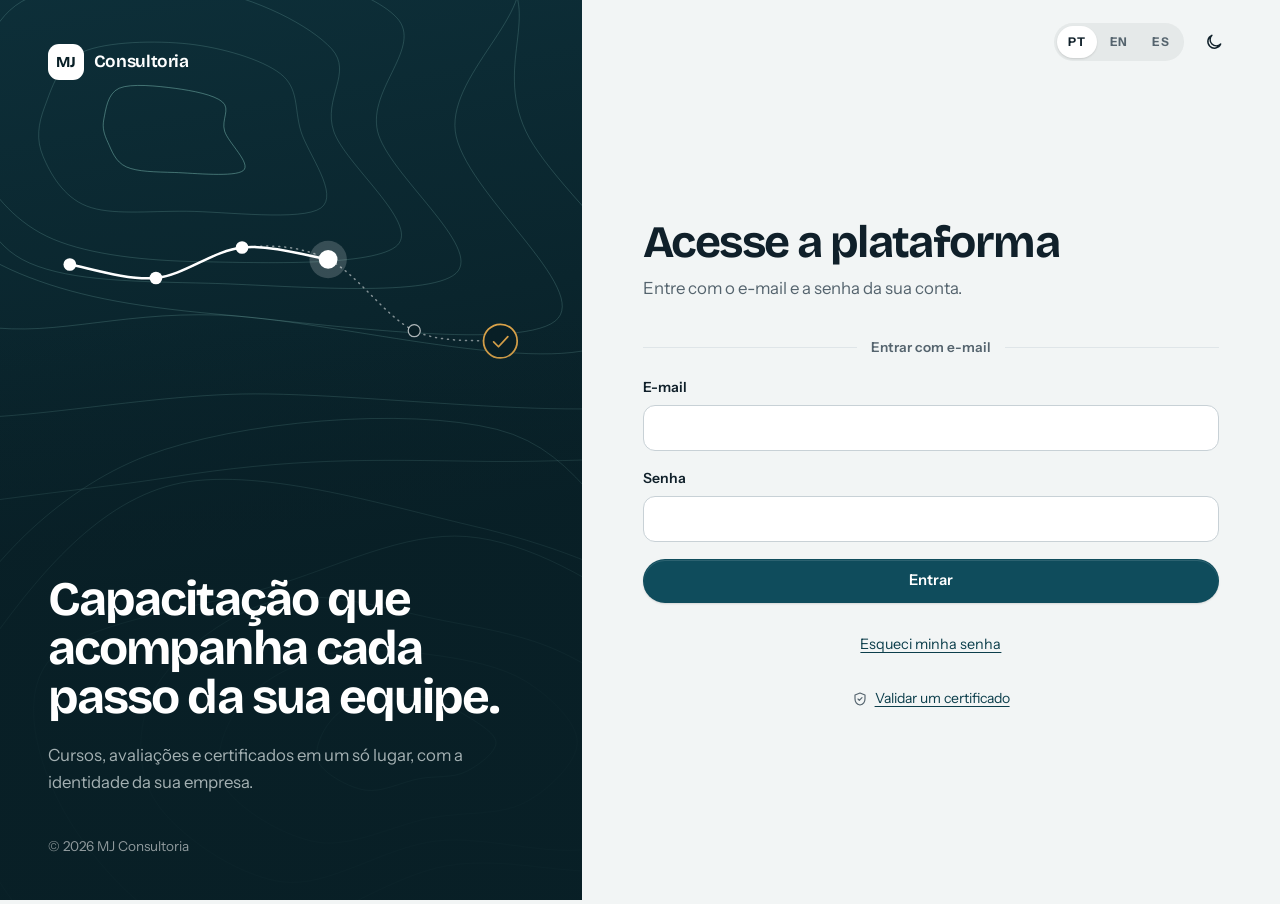
==== commit 051bb977: "Cultura e maturidade, Kaizen, ranking e navegação mais rápida - Cultura e maturidade: diagnósticos a" ====
--- a/web/index.html
+++ b/web/index.html
@@ -19,7 +19,6 @@
 <body>
     <a class="pular" href="#conteudo" data-pular>Pular para o conteúdo</a>
 
-
     <div id="app">
         <p class="carregando-inicial">Carregando…</p>
     </div>
@@ -28,7 +27,6 @@
     <div id="aviso" class="sr-only" role="status" aria-live="polite"></div>
     <div id="aviso-visual" class="aviso" aria-hidden="true" hidden></div>
 
-
     <noscript>
         <p class="sem-js">Esta plataforma precisa de JavaScript ativado.</p>
     </noscript>
--- a/web/css/style.css
+++ b/web/css/style.css
@@ -68,8 +68,6 @@
     --warning: #8a5a00;
     --danger: #b42318;
     --on-danger: #ffffff;
-    --faixa: #0a161b;
-    --faixa-ink: #e4ecee;
 
     --palco-ink: #eef5f5;
     --palco-muted: rgb(238 245 245 / 0.68);
@@ -103,7 +101,6 @@
         --warning: #e3b45a;
         --danger: #f1897c;
         --on-danger: #2a0b07;
-        --faixa: #050a0c;
         --sombra: 0 1px 2px rgb(0 0 0 / 0.3);
         --sombra-alta: 0 18px 40px -18px rgb(0 0 0 / 0.7);
         color-scheme: dark;
@@ -124,7 +121,6 @@
     --warning: #e3b45a;
     --danger: #f1897c;
     --on-danger: #2a0b07;
-    --faixa: #050a0c;
     --sombra: 0 1px 2px rgb(0 0 0 / 0.3);
     --sombra-alta: 0 18px 40px -18px rgb(0 0 0 / 0.7);
     color-scheme: dark;
@@ -373,65 +369,6 @@
     text-align: center;
 }
 
-/* --------------------------------------------------------- faixa da demo */
-
-.faixa-demo {
-    display: flex;
-    flex-wrap: wrap;
-    align-items: center;
-    justify-content: space-between;
-    gap: 0.5rem 1.25rem;
-    padding: 0.45rem 1.25rem;
-    background: var(--faixa);
-    color: var(--faixa-ink);
-    font-size: 0.82rem;
-    border-bottom: 1px solid rgb(255 255 255 / 0.06);
-    --foco: #fff;
-}
-
-.faixa-texto {
-    display: flex;
-    align-items: center;
-    gap: 0.75rem;
-    min-width: 0;
-}
-
-.faixa-descricao {
-    color: rgb(228 236 238 / 0.72);
-}
-
-.faixa-acoes {
-    display: flex;
-    flex-wrap: wrap;
-    align-items: center;
-    gap: 0.5rem;
-}
-
-.ver-como {
-    display: flex;
-    align-items: center;
-    gap: 0.5rem;
-}
-
-.ver-como label {
-    color: rgb(228 236 238 / 0.72);
-    font-weight: 600;
-}
-
-.ver-como select {
-    min-height: 2.125rem;
-    max-width: 17rem;
-    padding: 0 0.6rem;
-    border: 1px solid rgb(255 255 255 / 0.16);
-    border-radius: 999px;
-    background: rgb(255 255 255 / 0.06);
-    color: #fff;
-}
-
-.ver-como select option {
-    color: #10202a;
-}
-
 /* ---------------------------------------------------------------- selos */
 
 .selo {
@@ -444,11 +381,6 @@
     font-weight: 700;
     letter-spacing: 0.01em;
     white-space: nowrap;
-}
-
-.selo--demo {
-    background: var(--ouro);
-    color: var(--on-ouro);
 }
 
 .selo--aviso {
@@ -599,30 +531,6 @@
     font-size: 1rem;
 }
 
-.botao--faixa {
-    min-height: 2.125rem;
-    padding: 0.25rem 0.9rem;
-    background: rgb(255 255 255 / 0.1);
-    border-color: rgb(255 255 255 / 0.16);
-    color: #fff;
-}
-
-.botao--faixa:hover {
-    background: rgb(255 255 255 / 0.18);
-}
-
-.botao--faixa-fantasma {
-    min-height: 2.125rem;
-    padding: 0.25rem 0.7rem;
-    background: transparent;
-    color: rgb(228 236 238 / 0.85);
-}
-
-.botao--faixa-fantasma:hover {
-    background: rgb(255 255 255 / 0.08);
-    color: #fff;
-}
-
 .botao-icone {
     display: inline-flex;
     align-items: center;
@@ -1025,7 +933,7 @@
 
 .publico {
     display: grid;
-    min-height: calc(100dvh - 2.75rem);
+    min-height: 100dvh;
 }
 
 .publico-marca {
@@ -1240,7 +1148,7 @@
 /* ------------------------------------------------------- área interna */
 
 .shell {
-    min-height: calc(100dvh - 2.75rem);
+    min-height: 100dvh;
 }
 
 /* Celular: topo com a marca e o avatar; o menu vira gaveta e há uma barra inferior. */
@@ -1690,6 +1598,12 @@
     }
 }
 
+@media (min-width: 1180px) {
+    .indicadores:has(> :nth-child(5):last-child) {
+        grid-template-columns: repeat(5, minmax(0, 1fr));
+    }
+}
+
 @media (min-width: 1320px) {
     .indicadores:has(> :nth-child(6):last-child) {
         grid-template-columns: repeat(6, minmax(0, 1fr));
@@ -2439,6 +2353,16 @@
     background: color-mix(in srgb, var(--warning) 12%, transparent);
 }
 
+/* Nota só com ícone e texto: o texto fica ao lado do ícone (com botão, os itens podem quebrar linha). */
+.nota:not(:has(.botao)) {
+    flex-wrap: nowrap;
+    align-items: flex-start;
+}
+
+.nota:not(:has(.botao)) > .icone:first-child {
+    margin-top: 0.15rem;
+}
+
 .ficha {
     display: grid;
     gap: 0.5rem;
@@ -2467,7 +2391,9 @@
 
 /* ----------------------------------------------------------- tabelas */
 
+/* position: relative segura os textos "só para leitor de tela" (absolutos) dentro da rolagem. */
 .tabela-rolagem {
+    position: relative;
     overflow-x: auto;
     margin: 0 -0.25rem;
     padding: 0 0.25rem;
@@ -2651,18 +2577,6 @@
 .previa-texto {
     color: var(--ink-muted);
     font-size: 0.85rem;
-}
-
-.pessoas-demo {
-    display: grid;
-    gap: 0.6rem;
-    margin: 0.85rem 0 0;
-}
-
-@media (min-width: 560px) {
-    .pessoas-demo {
-        grid-template-columns: 1fr 1fr;
-    }
 }
 
 /* ------------------------------------------------- convites e pedidos */
@@ -3730,13 +3644,6 @@
     font-size: 0.8rem;
 }
 
-.certificado-demo {
-    margin-top: 1.25rem;
-    color: #8a5a00;
-    font-size: 0.8rem;
-    font-weight: 600;
-}
-
 /* Vitrine de empresas na tela de entrada: cada cartão na marca da empresa. */
 .vitrine {
     margin-top: 2.25rem;
@@ -5071,60 +4978,2508 @@
     }
 }
 
-/* Faixa da demonstração enxuta no celular: uma linha só. */
-@media (max-width: 720px) {
-    .faixa-demo {
-        flex-wrap: nowrap;
-        gap: 0.5rem;
-        padding: 0.4rem 0.75rem;
-    }
-
-    .faixa-texto .selo--demo {
-        padding: 0.2rem 0.45rem;
-        font-size: 0.68rem;
-    }
-
-    .faixa-acoes {
-        flex: 1;
-        flex-wrap: nowrap;
-        min-width: 0;
-    }
-
-    .ver-como {
-        flex: 1;
-        min-width: 0;
-    }
-
-    .ver-como label {
+/* ------------------------------------------------- busca rápida e menu */
+
+.nav-busca {
+    display: flex;
+    align-items: center;
+    gap: 0.6rem;
+    width: 100%;
+    min-height: 2.5rem;
+    margin-bottom: 0.75rem;
+    padding: 0 0.75rem;
+    border: 1px solid var(--menu-linha);
+    border-radius: var(--raio-p);
+    background: transparent;
+    color: var(--menu-muted);
+    font-size: 0.875rem;
+    text-align: left;
+    transition: background-color var(--rapido), color var(--rapido);
+}
+
+.nav-busca:hover {
+    background: var(--menu-hover);
+    color: var(--menu-texto);
+}
+
+.nav-busca span {
+    flex: 1;
+}
+
+kbd {
+    padding: 0.1rem 0.4rem;
+    border: 1px solid currentColor;
+    border-radius: 6px;
+    font-family: var(--font-sans);
+    font-size: 0.7rem;
+    font-weight: 650;
+    opacity: 0.7;
+    white-space: nowrap;
+}
+
+.nav-contador {
+    display: inline-flex;
+    align-items: center;
+    justify-content: center;
+    min-width: 1.35rem;
+    height: 1.35rem;
+    padding: 0 0.4rem;
+    border-radius: 999px;
+    background: var(--ouro);
+    color: var(--on-ouro);
+    font-size: 0.72rem;
+    font-weight: 750;
+    font-variant-numeric: tabular-nums;
+}
+
+.barra-item {
+    position: relative;
+}
+
+.barra-item .nav-contador {
+    position: absolute;
+    top: 0.2rem;
+    left: calc(50% + 0.5rem);
+    min-width: 1.1rem;
+    height: 1.1rem;
+    padding: 0 0.3rem;
+    font-size: 0.62rem;
+}
+
+.topo-acoes {
+    display: inline-flex;
+    align-items: center;
+    gap: 0.25rem;
+}
+
+/* Paleta de busca (Ctrl/⌘ + K). */
+.paleta {
+    width: min(38rem, calc(100% - 2rem));
+    margin-top: 12vh;
+    padding: 0;
+    overflow: hidden;
+}
+
+.paleta-campo {
+    display: flex;
+    align-items: center;
+    gap: 0.75rem;
+    padding: 0.9rem 1.1rem;
+    border-bottom: 1px solid var(--line);
+    color: var(--ink-muted);
+}
+
+.paleta-campo input {
+    flex: 1;
+    min-width: 0;
+    border: 0;
+    background: transparent;
+    color: var(--ink);
+    font-size: 1.05rem;
+}
+
+.paleta-campo input:focus-visible {
+    outline: none;
+}
+
+.paleta-lista {
+    max-height: min(26rem, 60vh);
+    margin: 0;
+    padding: 0.4rem;
+    overflow-y: auto;
+    list-style: none;
+}
+
+.paleta-item {
+    display: flex;
+    align-items: center;
+    gap: 0.7rem;
+    min-height: 2.75rem;
+    padding: 0.4rem 0.75rem;
+    border-radius: var(--raio-p);
+    cursor: pointer;
+}
+
+.paleta-item .icone {
+    color: var(--ink-muted);
+}
+
+.paleta-item[aria-selected='true'] {
+    background: var(--brand-soft);
+}
+
+.paleta-item[aria-selected='true'] .icone {
+    color: var(--brand-ink);
+}
+
+.paleta-rotulo {
+    flex: 1;
+    min-width: 0;
+    overflow: hidden;
+    font-weight: 600;
+    text-overflow: ellipsis;
+    white-space: nowrap;
+}
+
+.paleta-grupo {
+    color: var(--ink-muted);
+    font-size: 0.78rem;
+}
+
+.paleta-vazio {
+    padding: 1rem;
+    color: var(--ink-muted);
+}
+
+/* Dica flutuante (data-dica). */
+.dica {
+    position: fixed;
+    z-index: 95;
+    max-width: min(22rem, calc(100vw - 1rem));
+    padding: 0.45rem 0.7rem;
+    border-radius: 8px;
+    background: var(--ink);
+    color: var(--canvas);
+    font-size: 0.8rem;
+    font-weight: 550;
+    line-height: 1.35;
+    pointer-events: none;
+    box-shadow: 0 8px 24px -8px rgb(0 0 0 / 0.4);
+}
+
+/* -------------------------------------------- navegação dentro da tela */
+
+.abas {
+    position: relative;
+    display: flex;
+    gap: 0.25rem;
+    margin: -0.75rem 0 1.75rem;
+    overflow-x: auto;
+    border-bottom: 1px solid var(--line);
+    scrollbar-width: none;
+}
+
+.aba {
+    display: inline-flex;
+    align-items: center;
+    gap: 0.45rem;
+    min-height: 2.75rem;
+    padding: 0 0.9rem;
+    border-bottom: 2px solid transparent;
+    margin-bottom: -1px;
+    color: var(--ink-muted);
+    font-size: 0.925rem;
+    font-weight: 600;
+    text-decoration: none;
+    white-space: nowrap;
+}
+
+.aba:hover {
+    color: var(--ink);
+}
+
+.aba[aria-current='page'] {
+    border-bottom-color: var(--brand-ink);
+    color: var(--brand-ink);
+}
+
+.segmentos {
+    display: inline-flex;
+    gap: 0.2rem;
+    margin-bottom: 1.5rem;
+    padding: 0.25rem;
+    border-radius: 999px;
+    background: color-mix(in srgb, var(--ink) 6%, transparent);
+}
+
+.segmento {
+    min-height: 2.25rem;
+    padding: 0.45rem 1.1rem;
+    border-radius: 999px;
+    color: var(--ink-muted);
+    font-size: 0.875rem;
+    font-weight: 650;
+    text-decoration: none;
+}
+
+.segmento:hover {
+    color: var(--ink);
+}
+
+.segmento[aria-current='page'] {
+    background: var(--surface);
+    color: var(--ink);
+    box-shadow: 0 1px 2px rgb(0 0 0 / 0.12);
+}
+
+.norma {
+    display: flex;
+    align-items: flex-start;
+    gap: 0.5rem;
+    margin: -0.75rem 0 1.5rem;
+    color: var(--ink-muted);
+    font-size: 0.85rem;
+}
+
+.norma .icone {
+    margin-top: 0.15rem;
+    color: var(--brand-ink);
+}
+
+.indicador-sufixo {
+    display: block;
+    margin-top: 0.4rem;
+    font-family: var(--font-sans);
+    font-size: 0.8rem;
+    font-weight: 600;
+    letter-spacing: 0;
+    opacity: 0.75;
+}
+
+.painel-grade--respiro {
+    margin-top: 1.5rem;
+}
+
+.vazio-destaque {
+    display: grid;
+    justify-items: center;
+    gap: 0.6rem;
+    padding: 2.5rem 1.5rem;
+    text-align: center;
+}
+
+.vazio-destaque > .icone {
+    width: 2.25rem;
+    height: 2.25rem;
+    color: var(--brand-ink);
+}
+
+.vazio-destaque .bloco-nota {
+    max-width: 34rem;
+}
+
+.ponto-vivo {
+    width: 0.5rem;
+    height: 0.5rem;
+    border-radius: 50%;
+    background: currentColor;
+    box-shadow: 0 0 0 0 currentColor;
+    animation: pulsar 1.8s ease-out infinite;
+}
+
+@keyframes pulsar {
+    70% {
+        box-shadow: 0 0 0 6px transparent;
+    }
+}
+
+.texto-perigo {
+    color: var(--danger);
+    font-weight: 600;
+}
+
+.etiqueta {
+    display: inline-flex;
+    align-items: center;
+    gap: 0.25rem;
+    padding: 0.1rem 0.5rem;
+    border-radius: 6px;
+    background: var(--surface-2);
+    color: var(--ink-muted);
+    font-size: 0.72rem;
+    font-weight: 650;
+}
+
+.acoes--fim {
+    justify-content: flex-end;
+}
+
+.botao-icone:disabled {
+    opacity: 0.35;
+    cursor: not-allowed;
+}
+
+.botao-icone--p {
+    width: 2.25rem;
+    height: 2.25rem;
+}
+
+.editor-cabeca--fim {
+    justify-content: flex-end;
+    margin-top: -0.5rem;
+}
+
+.campo--linha {
+    grid-template-columns: 6rem minmax(0, 1fr);
+    align-items: center;
+}
+
+.filtros--lista {
+    margin: 1rem 0 0.75rem;
+}
+
+.ficha--solta {
+    margin: 1rem 0 0;
+    padding: 0;
+    background: transparent;
+}
+
+.ficha--solta > div {
+    padding: 0.55rem 0;
+    border-top: 1px solid var(--line);
+}
+
+.ficha--solta > div:first-child {
+    border-top: 0;
+    padding-top: 0;
+}
+
+.ficha--solta dd {
+    text-align: right;
+}
+
+.nota--anonimato {
+    margin-top: 1.5rem;
+    color: var(--ink-muted);
+}
+
+/* ---------------------------------------------------------- gráficos */
+/* Cores de dados: rampa ordinal azul (mapa de calor) e escala divergente
+   vermelho ↔ cinza ↔ azul (favorabilidade, eNPS), validadas para daltonismo
+   nos dois temas. Não seguem a cor da empresa: dado não muda de cor com a marca. */
+
+:root {
+    --viz-fav: #2a78d6;
+    --viz-desf: #e34948;
+    --viz-neutro: #cfd5d8;
+    --calor-0: #86b6ef;
+    --calor-1: #5598e7;
+    --calor-2: #2a78d6;
+    --calor-3: #1c5cab;
+    --calor-4: #104281;
+    --calor-tinta-clara: #0b1a2b;
+}
+
+@media (prefers-color-scheme: dark) {
+    :root:not([data-tema='claro']) {
+        --viz-fav: #3987e5;
+        --viz-desf: #e66767;
+        --viz-neutro: #3a464c;
+        --calor-0: #104281;
+        --calor-1: #1c5cab;
+        --calor-2: #2a78d6;
+        --calor-3: #5598e7;
+        --calor-4: #86b6ef;
+    }
+}
+
+:root[data-tema='escuro'] {
+    --viz-fav: #3987e5;
+    --viz-desf: #e66767;
+    --viz-neutro: #3a464c;
+    --calor-0: #104281;
+    --calor-1: #1c5cab;
+    --calor-2: #2a78d6;
+    --calor-3: #5598e7;
+    --calor-4: #86b6ef;
+}
+
+.grafico-vazio {
+    color: var(--ink-muted);
+}
+
+/* Barra de nota 0–100 (uma série, na cor da marca). */
+.nota-barra {
+    display: flex;
+    align-items: center;
+    gap: 0.6rem;
+    min-width: 8rem;
+}
+
+.nota-barra-trilho {
+    flex: 1;
+    height: 0.5rem;
+    overflow: hidden;
+    border-radius: 999px;
+    background: var(--surface-2);
+}
+
+.nota-barra-valor {
+    display: block;
+    width: var(--largura, 0%);
+    height: 100%;
+    border-radius: 999px;
+    background: var(--brand-ink);
+    transition: width 600ms var(--suave);
+}
+
+.nota-barra-numero {
+    min-width: 2ch;
+    font-weight: 700;
+    text-align: right;
+    font-variant-numeric: tabular-nums;
+}
+
+.barras-lista {
+    display: grid;
+    gap: 0.8rem;
+    margin-top: 1rem;
+}
+
+.barras-lista > li {
+    display: grid;
+    gap: 0.3rem;
+}
+
+.barras-rotulo {
+    font-size: 0.875rem;
+    font-weight: 600;
+}
+
+/* Favorabilidade: segmentos com 2px de respiro entre si. */
+.favorabilidade {
+    display: flex;
+    align-items: center;
+    gap: 0.6rem;
+}
+
+.favorabilidade-trilho {
+    display: flex;
+    flex: 1;
+    gap: 2px;
+    height: 0.75rem;
+    overflow: hidden;
+    border-radius: 4px;
+}
+
+.fav-seg {
+    flex: 0 0 auto;
+    width: var(--largura, 0%);
+    min-width: 2px;
+}
+
+.fav-seg--desf {
+    background: var(--viz-desf);
+}
+
+.fav-seg--neutro {
+    background: var(--viz-neutro);
+}
+
+.fav-seg--fav {
+    background: var(--viz-fav);
+}
+
+.favorabilidade-numero {
+    min-width: 3.2ch;
+    font-weight: 700;
+    text-align: right;
+    font-variant-numeric: tabular-nums;
+}
+
+.favorabilidade--enps .favorabilidade-trilho {
+    height: 0.9rem;
+}
+
+.legenda {
+    display: flex;
+    flex-wrap: wrap;
+    gap: 0.35rem 1rem;
+    margin: 0.25rem 0 1rem;
+    color: var(--ink-muted);
+    font-size: 0.78rem;
+    font-weight: 600;
+}
+
+.legenda-item {
+    display: inline-flex;
+    align-items: center;
+    gap: 0.4rem;
+}
+
+.legenda-amostra {
+    display: inline-block;
+    width: 0.75rem;
+    height: 0.75rem;
+    border-radius: 3px;
+}
+
+/* Halteres: liderança (anel vazado) × equipe (ponto cheio). */
+.halteres {
+    display: block;
+    min-width: 8rem;
+    padding: 0.5rem 0;
+}
+
+.halteres-trilho {
+    position: relative;
+    display: block;
+    height: 2px;
+    margin: 0 6px;
+    background: var(--line);
+}
+
+.halteres-ligacao {
+    position: absolute;
+    top: -1px;
+    left: var(--a, 0%);
+    width: calc(var(--b, 0%) - var(--a, 0%));
+    height: 4px;
+    border-radius: 2px;
+    background: color-mix(in srgb, var(--viz-fav) 45%, transparent);
+}
+
+.halteres-ponto {
+    position: absolute;
+    top: 50%;
+    left: var(--x, 0%);
+    width: 12px;
+    height: 12px;
+    border-radius: 50%;
+    transform: translate(-50%, -50%);
+}
+
+.halteres-ponto--lideranca {
+    border: 2.5px solid var(--ink);
+    background: var(--surface);
+}
+
+.halteres-ponto--equipe {
+    background: var(--viz-fav);
+    box-shadow: 0 0 0 2px var(--surface);
+}
+
+.halteres-ponto--legenda {
+    position: static;
+    display: inline-block;
+    transform: none;
+}
+
+/* Mapa de calor (empresas × dimensões). */
+.tabela--calor th,
+.tabela--calor td {
+    padding: 0.55rem 0.6rem;
+}
+
+.tabela--calor tbody th {
+    min-width: 11rem;
+}
+
+.tabela--calor thead th.calor-coluna {
+    min-width: 4.5rem;
+    max-width: 7rem;
+    font-size: 0.74rem;
+    font-weight: 650;
+    line-height: 1.25;
+    letter-spacing: 0;
+    text-align: center;
+    text-transform: none;
+    white-space: normal;
+    vertical-align: bottom;
+    overflow-wrap: anywhere;
+}
+
+.calor {
+    border: 2px solid var(--surface) !important;
+    border-radius: 8px;
+    color: #fff;
+    font-weight: 700;
+    text-align: center;
+    font-variant-numeric: tabular-nums;
+    cursor: default;
+}
+
+.calor--0 {
+    background: var(--calor-0);
+    color: var(--calor-tinta-clara);
+}
+
+.calor--1 {
+    background: var(--calor-1);
+    color: var(--calor-tinta-clara);
+}
+
+.calor--2 {
+    background: var(--calor-2);
+}
+
+.calor--3 {
+    background: var(--calor-3);
+}
+
+.calor--4 {
+    background: var(--calor-4);
+}
+
+.calor--vazio {
+    background: var(--surface-2);
+    color: var(--ink-muted);
+    font-weight: 500;
+}
+
+@media (prefers-color-scheme: dark) {
+    :root:not([data-tema='claro']) .calor--0,
+    :root:not([data-tema='claro']) .calor--1 {
+        color: #fff;
+    }
+
+    :root:not([data-tema='claro']) .calor--3,
+    :root:not([data-tema='claro']) .calor--4 {
+        color: var(--calor-tinta-clara);
+    }
+}
+
+:root[data-tema='escuro'] .calor--0,
+:root[data-tema='escuro'] .calor--1 {
+    color: #fff;
+}
+
+:root[data-tema='escuro'] .calor--3,
+:root[data-tema='escuro'] .calor--4 {
+    color: var(--calor-tinta-clara);
+}
+
+.calor-geral {
+    font-family: var(--font-display);
+    font-size: 1.05rem;
+    font-weight: 750;
+}
+
+.calor-oculto {
+    color: var(--ink-muted);
+    font-size: 0.85rem;
+    font-style: italic;
+}
+
+.tabela--calor tfoot th,
+.tabela--calor tfoot td {
+    border-top: 2px solid var(--line-forte);
+    font-weight: 700;
+}
+
+.calor-amostra {
+    display: inline-block;
+    width: 1rem;
+    height: 0.75rem;
+    border-radius: 3px;
+}
+
+.legenda--calor {
+    margin-top: 1rem;
+}
+
+/* Linha de evolução. */
+.evolucao {
+    display: block;
+    width: 100%;
+    height: auto;
+    margin-top: 0.75rem;
+    overflow: visible;
+}
+
+.evolucao-base,
+.evolucao-guia {
+    stroke: var(--line);
+    stroke-width: 1;
+}
+
+.evolucao-linha {
+    fill: none;
+    stroke: var(--brand-ink);
+    stroke-width: 2;
+    stroke-linejoin: round;
+    stroke-linecap: round;
+}
+
+.evolucao-ponto {
+    fill: var(--brand-ink);
+    stroke: var(--surface);
+    stroke-width: 2;
+}
+
+.evolucao-rotulo {
+    fill: var(--ink);
+    font-size: 13px;
+    font-weight: 700;
+}
+
+.evolucao-lista {
+    display: grid;
+    gap: 0.35rem;
+    margin-top: 0.75rem;
+    font-size: 0.85rem;
+}
+
+.evolucao-lista li {
+    display: flex;
+    justify-content: space-between;
+    color: var(--ink-muted);
+}
+
+.evolucao-lista strong {
+    color: var(--ink);
+    font-variant-numeric: tabular-nums;
+}
+
+.variacao {
+    display: inline-flex;
+    align-items: center;
+    gap: 0.2rem;
+    font-size: 0.85rem;
+    font-weight: 700;
+    font-variant-numeric: tabular-nums;
+    white-space: nowrap;
+}
+
+.variacao--sobe {
+    color: var(--success);
+}
+
+.variacao--desce {
+    color: var(--danger);
+}
+
+.variacao--igual {
+    color: var(--ink-muted);
+    font-weight: 500;
+}
+
+/* Nível de maturidade: 5 degraus dentro do selo. */
+.selo--nivel {
+    background: var(--brand-soft);
+    color: var(--brand-ink);
+}
+
+.degraus {
+    display: inline-flex;
+    align-items: flex-end;
+    gap: 2px;
+    height: 0.75rem;
+}
+
+.degraus span {
+    width: 3px;
+    border-radius: 1px;
+    background: currentColor;
+    opacity: 0.25;
+}
+
+.degraus span:nth-child(1) { height: 30%; }
+.degraus span:nth-child(2) { height: 47%; }
+.degraus span:nth-child(3) { height: 64%; }
+.degraus span:nth-child(4) { height: 82%; }
+.degraus span:nth-child(5) { height: 100%; }
+
+.degraus .degrau--cheio {
+    opacity: 1;
+}
+
+/* ------------------------------------------------- cultura: panorama */
+
+.oportunidades {
+    display: grid;
+    gap: 0.25rem;
+}
+
+.oportunidade {
+    display: grid;
+    gap: 0.6rem;
+    padding: 1rem 0;
+    border-top: 1px solid var(--line);
+}
+
+.oportunidade:first-child {
+    border-top: 0;
+    padding-top: 0;
+}
+
+.oportunidade-topo {
+    display: flex;
+    flex-wrap: wrap;
+    align-items: center;
+    gap: 0.5rem 0.75rem;
+}
+
+.oportunidade-nota,
+.plano-nota {
+    font-family: var(--font-display);
+    font-size: 1.35rem;
+    font-weight: 750;
+    letter-spacing: -0.03em;
+}
+
+.oportunidade-texto,
+.plano-texto {
+    color: var(--ink-muted);
+    font-size: 0.9rem;
+}
+
+.oportunidade-acoes {
+    display: flex;
+    flex-wrap: wrap;
+    align-items: center;
+    gap: 0.5rem;
+}
+
+a.selo {
+    text-decoration: none;
+}
+
+/* ---------------------------------------------- cultura: diagnósticos */
+
+.diagnosticos {
+    display: grid;
+    gap: 0.25rem;
+    margin-top: 0.5rem;
+}
+
+.diagnostico {
+    display: grid;
+    gap: 0.75rem 1.5rem;
+    padding: 1rem 0;
+    border-top: 1px solid var(--line);
+}
+
+.diagnostico:first-child {
+    border-top: 0;
+}
+
+@media (min-width: 900px) {
+    .diagnostico {
+        grid-template-columns: minmax(0, 1.6fr) minmax(11rem, 1fr) auto;
+        align-items: center;
+    }
+}
+
+.diagnosticos--destaque {
+    gap: 0.75rem;
+    margin-bottom: 2rem;
+}
+
+.diagnosticos--destaque .diagnostico {
+    padding: 1.25rem 1.5rem;
+    border: 1px solid color-mix(in srgb, var(--brand) 30%, var(--line));
+    border-radius: var(--raio);
+    background: var(--surface);
+    box-shadow: var(--sombra);
+}
+
+.diagnostico .sobretitulo {
+    margin-bottom: 0.2rem;
+}
+
+.diagnostico-titulo {
+    font-family: var(--font-display);
+    font-size: 1.12rem;
+    font-weight: 650;
+    letter-spacing: -0.015em;
+}
+
+.diagnostico-titulo a {
+    color: inherit;
+    text-decoration: none;
+}
+
+.diagnostico-titulo a:hover {
+    color: var(--brand-ink);
+    text-decoration: underline;
+}
+
+.diagnostico-meta {
+    display: flex;
+    flex-wrap: wrap;
+    align-items: center;
+    gap: 0.35rem 0.9rem;
+    margin-top: 0.4rem;
+    color: var(--ink-muted);
+    font-size: 0.82rem;
+}
+
+.diagnostico-adesao-rotulo {
+    display: flex;
+    justify-content: space-between;
+    gap: 0.5rem;
+    color: var(--ink-muted);
+    font-size: 0.8rem;
+}
+
+.diagnostico-adesao-rotulo span {
+    color: var(--ink);
+    font-weight: 700;
+}
+
+.diagnostico-adesao .barra {
+    margin: 0.4rem 0 0;
+}
+
+.diagnostico-acoes {
+    display: flex;
+    flex-wrap: wrap;
+    align-items: center;
+    gap: 0.5rem;
+}
+
+/* Retrato atual (gestor). */
+.retrato {
+    display: flex;
+    flex-wrap: wrap;
+    align-items: center;
+    gap: 1.25rem 2rem;
+    margin-bottom: 2rem;
+    padding: 1.5rem 1.75rem;
+    border-radius: var(--raio-g);
+    background: linear-gradient(150deg, var(--palco-2), var(--palco));
+    color: var(--palco-ink);
+    box-shadow: var(--sombra-alta);
+    --foco: #fff;
+}
+
+.retrato-nota {
+    display: grid;
+    justify-items: start;
+    gap: 0.4rem;
+}
+
+.retrato-numero {
+    font-family: var(--font-display);
+    font-size: 3.75rem;
+    font-weight: 750;
+    line-height: 0.9;
+    letter-spacing: -0.05em;
+}
+
+.retrato .selo--nivel {
+    background: rgb(255 255 255 / 0.14);
+    color: #fff;
+}
+
+.retrato-texto {
+    flex: 1 1 18rem;
+}
+
+.retrato .bloco-nota {
+    color: var(--palco-muted);
+}
+
+.retrato-destaques {
+    display: flex;
+    flex-wrap: wrap;
+    gap: 0.4rem 1.25rem;
+    margin-top: 0.75rem;
+    font-size: 0.9rem;
+}
+
+.retrato-destaques span {
+    display: inline-flex;
+    align-items: center;
+    gap: 0.35rem;
+}
+
+.retrato-destaques .icone {
+    color: var(--ouro);
+}
+
+/* -------------------------------------------- cultura: lançar e responder */
+
+.modelos-escolha {
+    display: grid;
+    gap: 0.75rem;
+}
+
+@media (min-width: 900px) {
+    .modelos-escolha {
+        grid-template-columns: 1fr 1fr;
+    }
+}
+
+.modelo-opcao {
+    position: relative;
+    display: flex;
+    gap: 0.85rem;
+    padding: 1.1rem 1.15rem;
+    border: 1.5px solid var(--line);
+    border-radius: var(--raio);
+    cursor: pointer;
+    transition: border-color var(--rapido), background-color var(--rapido), box-shadow var(--rapido);
+}
+
+.modelo-opcao:hover {
+    border-color: var(--line-forte);
+}
+
+.modelo-opcao:has(input:checked) {
+    border-color: var(--brand-ink);
+    background: var(--brand-soft);
+    box-shadow: 0 0 0 3px color-mix(in srgb, var(--brand) 14%, transparent);
+}
+
+.modelo-opcao:has(input:focus-visible) {
+    outline: 3px solid var(--foco);
+    outline-offset: 2px;
+}
+
+.modelo-opcao input {
+    width: 1.15rem;
+    height: 1.15rem;
+    margin: 0.2rem 0 0;
+    flex-shrink: 0;
+    accent-color: var(--brand);
+}
+
+.modelo-opcao-corpo {
+    display: grid;
+    gap: 0.35rem;
+    min-width: 0;
+}
+
+.modelo-opcao-titulo {
+    font-weight: 700;
+}
+
+.modelo-opcao-texto {
+    color: var(--ink-muted);
+    font-size: 0.875rem;
+}
+
+.modelo-opcao-meta {
+    display: flex;
+    align-items: flex-start;
+    gap: 0.4rem;
+    color: var(--ink-muted);
+    font-size: 0.78rem;
+    font-weight: 600;
+}
+
+.modelo-opcao-meta .icone {
+    margin-top: 0.1rem;
+    color: var(--brand-ink);
+}
+
+.extras {
+    display: grid;
+    gap: 0.75rem;
+    margin-bottom: 0.25rem;
+}
+
+.extra {
+    display: grid;
+    gap: 0.75rem;
+    align-items: end;
+    padding: 0.9rem;
+    border-radius: var(--raio-p);
+    background: var(--surface-2);
+}
+
+@media (min-width: 720px) {
+    .extra {
+        grid-template-columns: 13rem minmax(0, 1fr) auto;
+    }
+}
+
+.promessa {
+    display: flex;
+    gap: 1rem;
+    margin-bottom: 1.5rem;
+    padding: 1.25rem 1.4rem;
+    border: 1px solid color-mix(in srgb, var(--success) 30%, var(--line));
+    border-radius: var(--raio);
+    background: color-mix(in srgb, var(--success) 6%, var(--surface));
+}
+
+.promessa-icone {
+    display: inline-flex;
+    align-items: center;
+    justify-content: center;
+    flex-shrink: 0;
+    width: 2.6rem;
+    height: 2.6rem;
+    border-radius: 50%;
+    background: color-mix(in srgb, var(--success) 14%, transparent);
+    color: var(--success);
+}
+
+.promessa p {
+    margin-top: 0.3rem;
+    font-size: 0.925rem;
+}
+
+.questionario-progresso {
+    position: sticky;
+    top: 0;
+    z-index: 20;
+    margin: 0 calc(-1 * clamp(1rem, 4vw, 3rem)) 1.5rem;
+    padding: 0.75rem clamp(1rem, 4vw, 3rem);
+    border-bottom: 1px solid var(--line);
+    background: color-mix(in srgb, var(--canvas) 88%, transparent);
+    backdrop-filter: saturate(1.4) blur(12px);
+    font-size: 0.85rem;
+    font-weight: 650;
+}
+
+@media (max-width: 1023px) {
+    .questionario-progresso {
+        top: 3.75rem;
+    }
+}
+
+@media (min-width: 1024px) {
+    .questionario-progresso {
+        margin-inline: calc(-1 * clamp(1.5rem, 3.5vw, 3.5rem));
+        padding-inline: clamp(1.5rem, 3.5vw, 3.5rem);
+    }
+}
+
+.questionario-progresso .barra {
+    margin: 0.4rem 0 0;
+}
+
+.questionario {
+    display: grid;
+    gap: 1.5rem;
+    max-width: 52rem;
+}
+
+.escala-legenda {
+    display: flex;
+    flex-wrap: wrap;
+    gap: 0.25rem 1rem;
+    color: var(--ink-muted);
+    font-size: 0.78rem;
+}
+
+.dimensao-bloco {
+    display: grid;
+    gap: 0.75rem;
+    padding: 1.5rem;
+    border: 1px solid var(--line);
+    border-radius: var(--raio);
+    background: var(--surface);
+    box-shadow: var(--sombra);
+}
+
+.dimensao-titulo {
+    font-family: var(--font-display);
+    font-size: 1.2rem;
+    font-weight: 700;
+    letter-spacing: -0.02em;
+}
+
+.pergunta {
+    min-width: 0;
+    margin: 0;
+    padding: 1rem 0 0.25rem;
+    border: 0;
+    border-top: 1px solid var(--line);
+    transition: background-color var(--rapido);
+}
+
+.pergunta-texto {
+    float: left;
+    width: 100%;
+    margin-bottom: 0.75rem;
+    padding: 0;
+    font-weight: 600;
+    line-height: 1.45;
+}
+
+.pergunta--faltando .pergunta-texto {
+    color: var(--danger);
+}
+
+.pergunta--faltando .likert-opcao,
+.pergunta--faltando .nps-opcao {
+    border-color: color-mix(in srgb, var(--danger) 45%, var(--line));
+}
+
+.likert {
+    display: grid;
+    clear: both;
+    grid-template-columns: repeat(5, minmax(0, 1fr));
+    gap: 0.4rem;
+}
+
+.likert-opcao,
+.nps-opcao {
+    position: relative;
+    display: grid;
+    justify-items: center;
+    align-content: center;
+    gap: 0.15rem;
+    min-height: 3.5rem;
+    padding: 0.5rem 0.3rem;
+    border: 1.5px solid var(--line);
+    border-radius: var(--raio-p);
+    background: var(--surface);
+    text-align: center;
+    cursor: pointer;
+    transition: border-color var(--rapido), background-color var(--rapido), color var(--rapido), transform var(--rapido);
+}
+
+.likert-opcao:hover,
+.nps-opcao:hover {
+    border-color: var(--line-forte);
+    background: var(--surface-2);
+}
+
+.likert-opcao input,
+.nps-opcao input {
+    position: absolute;
+    opacity: 0;
+    pointer-events: none;
+}
+
+.likert-opcao:has(input:focus-visible),
+.nps-opcao:has(input:focus-visible) {
+    outline: 3px solid var(--foco);
+    outline-offset: 2px;
+}
+
+.likert-opcao:has(input:checked),
+.nps-opcao:has(input:checked) {
+    border-color: var(--brand);
+    background: var(--brand);
+    color: var(--on-brand);
+}
+
+.likert-opcao:has(input:checked) .likert-rotulo {
+    color: inherit;
+}
+
+.likert-valor {
+    font-family: var(--font-display);
+    font-size: 1.15rem;
+    font-weight: 750;
+}
+
+.likert-rotulo {
+    color: var(--ink-muted);
+    font-size: 0.7rem;
+    font-weight: 600;
+    line-height: 1.2;
+}
+
+@media (max-width: 560px) {
+    .likert-rotulo {
         position: absolute;
         width: 1px;
         height: 1px;
         overflow: hidden;
         clip: rect(0 0 0 0);
     }
-
-    .faixa-acoes .botao--faixa-fantasma {
-        font-size: 0;
-        gap: 0;
-        padding: 0.25rem 0.5rem;
-    }
-
-    .faixa-acoes .botao--faixa-fantasma .icone {
-        width: 1.1rem;
-        height: 1.1rem;
-    }
+}
+
+.nps {
+    display: grid;
+    clear: both;
+    grid-template-columns: repeat(11, minmax(0, 1fr));
+    gap: 0.3rem;
+}
+
+.nps-opcao {
+    min-height: 2.75rem;
+    padding: 0.3rem 0;
+    font-weight: 700;
+    font-variant-numeric: tabular-nums;
+}
+
+.nps-extremos {
+    display: flex;
+    justify-content: space-between;
+    margin-top: 0.4rem;
+    color: var(--ink-muted);
+    font-size: 0.75rem;
+}
+
+.pergunta--feita .pergunta-texto::before {
+    content: '';
+    display: inline-block;
+    width: 0.45rem;
+    height: 0.45rem;
+    margin: 0 0.5rem 0.15rem 0;
+    border-radius: 50%;
+    background: var(--success);
+}
+
+/* ---------------------------------------------- cultura: resultado */
+
+.destaques-dimensao {
+    display: grid;
+    gap: 0.75rem;
+    margin: -0.75rem 0 2rem;
+}
+
+@media (min-width: 720px) {
+    .destaques-dimensao {
+        grid-template-columns: 1fr 1fr;
+    }
+}
+
+.destaque-dimensao {
+    display: flex;
+    flex-wrap: wrap;
+    align-items: center;
+    gap: 0.35rem 0.6rem;
+    padding: 0.9rem 1.1rem;
+    border: 1px solid var(--line);
+    border-radius: var(--raio);
+    background: var(--surface);
+    font-size: 0.9rem;
+}
+
+.destaque-dimensao > span:first-of-type {
+    color: var(--ink-muted);
+    font-size: 0.75rem;
+    font-weight: 700;
+    letter-spacing: 0.06em;
+    text-transform: uppercase;
+}
+
+.destaque-dimensao strong {
+    flex: 1;
+}
+
+.destaque-dimensao--forte .icone {
+    color: var(--ouro-ink);
+}
+
+.destaque-dimensao--fraca .icone {
+    color: var(--brand-ink);
+}
+
+.destaque-dimensao-nota {
+    font-family: var(--font-display);
+    font-size: 1.3rem;
+    font-weight: 750;
+}
+
+.tabela--dimensoes tbody th {
+    min-width: 8rem;
+}
+
+.nota-com-nivel {
+    display: grid;
+    justify-items: start;
+    gap: 0.35rem;
+    min-width: 9rem;
+}
+
+.nota-com-nivel .nota-barra {
+    width: 100%;
+}
+
+.nota-com-nivel-linha {
+    display: flex;
+    flex-wrap: wrap;
+    align-items: center;
+    gap: 0.4rem 0.6rem;
+}
+
+.gap {
+    display: inline-grid;
+    justify-items: end;
+    gap: 0.3rem;
+    font-weight: 700;
+}
+
+.tabela--dimensoes .halteres {
+    min-width: 6rem;
+}
+
+.indicador-valor .variacao {
+    font-size: inherit;
+    font-weight: inherit;
+}
+
+.perguntas-dimensoes {
+    display: grid;
+    gap: 0.5rem;
+}
+
+.perguntas-grupo {
+    border: 1px solid var(--line);
+    border-radius: var(--raio-p);
+}
+
+.perguntas-grupo > summary {
+    display: flex;
+    align-items: center;
+    gap: 0.75rem;
+    min-height: 3rem;
+    padding: 0.5rem 1rem;
+    list-style: none;
+    cursor: pointer;
+}
+
+.perguntas-grupo > summary::-webkit-details-marker {
+    display: none;
+}
+
+.perguntas-grupo-nome {
+    flex: 1;
+    font-weight: 650;
+}
+
+.perguntas-grupo-nota {
+    font-weight: 750;
+    font-variant-numeric: tabular-nums;
+}
+
+.perguntas-grupo .recolhivel-seta {
+    transform: none;
+}
+
+.perguntas-grupo[open] .recolhivel-seta {
+    transform: rotate(180deg);
+}
+
+.perguntas-grupo .perguntas-lista {
+    display: grid;
+    gap: 0.9rem;
+    padding: 0.25rem 1rem 1rem;
+}
+
+.pergunta-resultado {
+    display: grid;
+    gap: 0.4rem;
+}
+
+.pergunta-resultado-texto {
+    font-size: 0.9rem;
+}
+
+.comentarios {
+    display: grid;
+    gap: 0.6rem;
+}
+
+.comentario {
+    display: flex;
+    gap: 0.6rem;
+    padding: 0.85rem 1rem;
+    border-radius: var(--raio-p);
+    background: var(--surface-2);
+    font-size: 0.925rem;
+}
+
+.comentario .icone {
+    margin-top: 0.2rem;
+    color: var(--ink-muted);
+}
+
+.plano {
+    display: grid;
+    gap: 1.1rem;
+}
+
+.plano-item {
+    display: flex;
+    gap: 0.85rem;
+}
+
+.plano-numero {
+    display: inline-flex;
+    align-items: center;
+    justify-content: center;
+    flex-shrink: 0;
+    width: 1.9rem;
+    height: 1.9rem;
+    border-radius: 50%;
+    background: var(--brand-soft);
+    color: var(--brand-ink);
+    font-weight: 750;
+}
+
+.plano-corpo {
+    display: grid;
+    gap: 0.45rem;
+    min-width: 0;
+}
+
+.plano-titulo {
+    display: flex;
+    align-items: baseline;
+    justify-content: space-between;
+    gap: 0.5rem;
+    font-weight: 700;
+}
+
+.enps-numero {
+    display: flex;
+    align-items: baseline;
+    gap: 0.6rem;
+    margin: 0.75rem 0;
+    font-family: var(--font-display);
+    font-size: 2.6rem;
+    font-weight: 750;
+    letter-spacing: -0.04em;
+}
+
+.enps-numero span {
+    font-family: var(--font-sans);
+    font-size: 0.85rem;
+    font-weight: 600;
+    letter-spacing: 0;
+    color: var(--ink-muted);
+}
+
+.enps-detalhe {
+    display: grid;
+    gap: 0.3rem;
+    margin: 0.9rem 0 0.5rem;
+    font-size: 0.875rem;
+}
+
+.enps-detalhe > div {
+    display: flex;
+    justify-content: space-between;
+}
+
+.enps-detalhe dt {
+    display: inline-flex;
+    align-items: center;
+    gap: 0.45rem;
+    color: var(--ink-muted);
+}
+
+.enps-detalhe dd {
+    font-weight: 700;
+    font-variant-numeric: tabular-nums;
+}
+
+.oculto-adesao {
+    width: min(100%, 24rem);
+    font-size: 0.85rem;
+    font-weight: 650;
+}
+
+/* ------------------------------------------------- cultura: modelos */
+
+.modelos-grade {
+    display: grid;
+    grid-template-columns: repeat(auto-fill, minmax(min(100%, 21rem), 1fr));
+    gap: 1rem;
+}
+
+.modelo-cartao {
+    display: flex;
+    flex-direction: column;
+    gap: 0.6rem;
+    padding: 1.4rem;
+    border: 1px solid var(--line);
+    border-radius: var(--raio);
+    background: var(--surface);
+    box-shadow: var(--sombra);
+}
+
+.modelo-cartao-topo {
+    display: flex;
+    align-items: center;
+    justify-content: space-between;
+    gap: 0.5rem;
+}
+
+.modelo-cartao-icone {
+    display: inline-flex;
+    align-items: center;
+    justify-content: center;
+    width: 2.6rem;
+    height: 2.6rem;
+    border-radius: var(--raio-p);
+    background: var(--brand-soft);
+    color: var(--brand-ink);
+}
+
+.modelo-cartao-selos {
+    display: flex;
+    flex-wrap: wrap;
+    justify-content: flex-end;
+    gap: 0.3rem;
+}
+
+.modelo-cartao-titulo {
+    font-family: var(--font-display);
+    font-size: 1.2rem;
+    font-weight: 700;
+    letter-spacing: -0.02em;
+}
+
+.modelo-cartao-texto {
+    flex: 1;
+    color: var(--ink-muted);
+    font-size: 0.9rem;
+}
+
+.modelo-cartao-acoes {
+    margin-top: 0.4rem;
+}
+
+.editor-dimensao + .editor-dimensao {
+    margin-top: 1.25rem;
+}
+
+[data-estrutura] > .botao {
+    margin-top: 1.25rem;
+}
+
+.editor-perguntas {
+    display: grid;
+    gap: 0.75rem;
+}
+
+.editor-pergunta {
+    display: grid;
+    gap: 0.5rem;
+    padding: 0.9rem;
+    border-radius: var(--raio-p);
+    background: var(--surface-2);
+}
+
+.editor-pergunta-opcoes {
+    display: flex;
+    flex-wrap: wrap;
+    align-items: center;
+    justify-content: space-between;
+    gap: 0.5rem;
+}
+
+.editor-pergunta-opcoes .campo-check {
+    min-height: 0;
+    padding-top: 0;
+}
+
+.cursos-recomendados {
+    padding: 0.75rem 1rem;
+    border: 1px dashed var(--line-forte);
+    border-radius: var(--raio-p);
+}
+
+.cursos-recomendados > summary {
+    display: flex;
+    align-items: center;
+    gap: 0.5rem;
+    min-height: 2.25rem;
+    color: var(--brand-ink);
+    font-weight: 650;
+    cursor: pointer;
+}
+
+.cursos-recomendados[open] > summary {
+    margin-bottom: 0.5rem;
+}
+
+.grade-niveis {
+    display: grid;
+    gap: 0.75rem;
+    margin-top: 0.75rem;
+}
+
+@media (min-width: 720px) {
+    .grade-niveis {
+        grid-template-columns: repeat(5, minmax(0, 1fr));
+    }
+}
+
+/* ---------------------------------------------------------- kaizen */
+
+.kz-dica-arrastar {
+    display: flex;
+    align-items: center;
+    gap: 0.4rem;
+    margin-bottom: 0.75rem;
+}
+
+.kz-quadro {
+    position: relative;
+    display: grid;
+    grid-auto-columns: minmax(12.5rem, 1fr);
+    grid-auto-flow: column;
+    gap: 0.9rem;
+    margin: 0 calc(-1 * clamp(1rem, 4vw, 3rem)) 2rem;
+    padding: 0 clamp(1rem, 4vw, 3rem) 0.75rem;
+    overflow-x: auto;
+    scroll-snap-type: x proximity;
+}
+
+@media (min-width: 1024px) {
+    .kz-quadro {
+        margin-inline: 0;
+        padding-inline: 0;
+    }
+}
+
+.kz-coluna {
+    display: flex;
+    flex-direction: column;
+    gap: 0.5rem;
+    min-height: 14rem;
+    padding: 0.9rem;
+    border: 1px solid var(--line);
+    border-radius: var(--raio);
+    background: color-mix(in srgb, var(--surface-2) 70%, var(--canvas));
+    scroll-snap-align: start;
+    transition: border-color var(--rapido), background-color var(--rapido);
+}
+
+.kz-coluna--alvo {
+    border-color: var(--brand-ink);
+    border-style: dashed;
+    background: var(--brand-soft);
+}
+
+.kz-coluna-topo {
+    display: flex;
+    align-items: center;
+    justify-content: space-between;
+    gap: 0.5rem;
+}
+
+.kz-coluna-titulo {
+    display: flex;
+    align-items: center;
+    gap: 0.5rem;
+    font-size: 0.95rem;
+    font-weight: 700;
+}
+
+.kz-pdca {
+    display: inline-flex;
+    align-items: center;
+    justify-content: center;
+    width: 1.6rem;
+    height: 1.6rem;
+    border-radius: 7px;
+    background: var(--brand-soft);
+    color: var(--brand-ink);
+    font-family: var(--font-display);
+    font-size: 0.85rem;
+    font-weight: 750;
+}
+
+legend .kz-pdca {
+    margin-right: 0.6rem;
+}
+
+.kz-coluna--concluido .kz-pdca {
+    background: var(--ouro);
+    color: var(--on-ouro);
+}
+
+.kz-coluna-total {
+    min-width: 1.6rem;
+    color: var(--ink-muted);
+    font-weight: 700;
+    text-align: right;
+    font-variant-numeric: tabular-nums;
+}
+
+.kz-coluna-dica {
+    color: var(--ink-muted);
+    font-size: 0.75rem;
+}
+
+.kz-lista {
+    display: grid;
+    align-content: start;
+    gap: 0.55rem;
+    flex: 1;
+}
+
+.kz-lista--linha {
+    grid-template-columns: repeat(auto-fill, minmax(15rem, 1fr));
+    margin-top: 0.75rem;
+}
+
+.kz-cartao {
+    position: relative;
+    display: grid;
+    gap: 0.4rem;
+    padding: 0.85rem 0.95rem;
+    border: 1px solid var(--line);
+    border-radius: var(--raio-p);
+    background: var(--surface);
+    box-shadow: var(--sombra);
+    transition: transform 200ms var(--suave), box-shadow 200ms var(--suave), opacity var(--rapido);
+}
+
+.kz-cartao[draggable='true'] {
+    cursor: grab;
+}
+
+.kz-cartao:hover {
+    transform: translateY(-1px);
+    box-shadow: var(--sombra-alta);
+}
+
+.kz-cartao--arrastando {
+    opacity: 0.45;
+}
+
+.kz-quadro--arrastando .kz-cartao:not(.kz-cartao--arrastando) {
+    pointer-events: none;
+}
+
+.kz-cartao--destaque {
+    border-color: color-mix(in srgb, var(--ouro) 60%, var(--line));
+}
+
+.kz-cartao-topo {
+    display: flex;
+    align-items: center;
+    gap: 0.4rem;
+    color: var(--ink-muted);
+    font-size: 0.72rem;
+    font-weight: 700;
+    letter-spacing: 0.04em;
+}
+
+.kz-codigo {
+    font-variant-numeric: tabular-nums;
+}
+
+.kz-empresa {
+    margin-left: auto;
+    overflow: hidden;
+    max-width: 50%;
+    text-overflow: ellipsis;
+    white-space: nowrap;
+    letter-spacing: 0;
+}
+
+.kz-estrela {
+    display: inline-flex;
+    align-items: center;
+    gap: 0.25rem;
+    color: var(--ouro-ink);
+}
+
+.kz-cartao-titulo {
+    color: var(--ink);
+    font-weight: 650;
+    line-height: 1.3;
+    text-decoration: none;
+}
+
+/* O título cobre o cartão: clicar em qualquer parte abre o kaizen. */
+.kz-cartao-titulo::after {
+    content: '';
+    position: absolute;
+    inset: 0;
+    border-radius: inherit;
+}
+
+.kz-cartao-titulo:focus-visible {
+    outline: none;
+}
+
+.kz-cartao-titulo:focus-visible::after {
+    outline: 3px solid var(--foco);
+    outline-offset: 2px;
+}
+
+.kz-etiquetas {
+    display: flex;
+    flex-wrap: wrap;
+    gap: 0.3rem;
+}
+
+.kz-cartao-rodape {
+    display: flex;
+    flex-wrap: wrap;
+    align-items: center;
+    gap: 0.35rem 0.75rem;
+    margin-top: 0.15rem;
+    color: var(--ink-muted);
+    font-size: 0.78rem;
+}
+
+.kz-pessoa {
+    position: relative;
+    z-index: 1;
+    display: inline-flex;
+    align-items: center;
+    gap: 0.35rem;
+    margin-right: auto;
+    color: var(--ink);
+    font-weight: 600;
+}
+
+.kz-pessoa--vazia {
+    color: var(--ink-muted);
+    font-weight: 500;
+}
+
+.kz-pessoa .avatar {
+    width: 1.5rem;
+    height: 1.5rem;
+    font-size: 0.6rem;
+}
+
+.kz-meta {
+    display: inline-flex;
+    align-items: center;
+    gap: 0.25rem;
+    font-variant-numeric: tabular-nums;
+}
+
+.kz-meta .icone {
+    width: 0.85rem;
+    height: 0.85rem;
+}
+
+.kz-meta--atrasado {
+    color: var(--danger);
+    font-weight: 700;
+}
+
+.kz-arquivados {
+    margin-bottom: 1.5rem;
+}
+
+/* PDCA: passos do kaizen. */
+.pdca {
+    display: grid;
+    gap: 1rem;
+    margin-bottom: 1.75rem;
+    padding: 1.1rem 1.25rem;
+    border: 1px solid var(--line);
+    border-radius: var(--raio);
+    background: var(--surface);
+    box-shadow: var(--sombra);
+}
+
+.pdca-passos {
+    display: grid;
+    grid-template-columns: repeat(5, minmax(0, 1fr));
+    counter-reset: passo;
+}
+
+.pdca-passo {
+    position: relative;
+    display: grid;
+    justify-items: center;
+    gap: 0.4rem;
+    color: var(--ink-muted);
+    font-size: 0.8rem;
+    font-weight: 600;
+    text-align: center;
+}
+
+.pdca-passo::before {
+    content: '';
+    position: absolute;
+    top: 1rem;
+    right: 50%;
+    width: 100%;
+    height: 2px;
+    background: var(--line);
+    z-index: 0;
+}
+
+.pdca-passo:first-child::before {
+    display: none;
+}
+
+.pdca-passo--feito::before,
+.pdca-passo--atual::before {
+    background: var(--brand-ink);
+}
+
+.pdca-marca {
+    position: relative;
+    z-index: 1;
+    display: inline-flex;
+    align-items: center;
+    justify-content: center;
+    width: 2rem;
+    height: 2rem;
+    border: 2px solid var(--line-forte);
+    border-radius: 50%;
+    background: var(--surface);
+    font-family: var(--font-display);
+    font-weight: 750;
+}
+
+.pdca-passo--feito .pdca-marca {
+    border-color: var(--brand-ink);
+    background: var(--brand-ink);
+    color: var(--surface);
+}
+
+.pdca-passo--atual {
+    color: var(--ink);
+}
+
+.pdca-passo--atual .pdca-marca {
+    border-color: var(--brand);
+    background: var(--brand);
+    color: var(--on-brand);
+    box-shadow: 0 0 0 4px color-mix(in srgb, var(--brand) 20%, transparent);
+}
+
+.pdca-acoes {
+    display: flex;
+    flex-wrap: wrap;
+    align-items: center;
+    gap: 0.5rem;
+}
+
+.pdca-acoes .nota {
+    margin: 0;
+}
+
+/* Relatório A3. */
+.a3-grade {
+    display: grid;
+    gap: 1.5rem;
+}
+
+@media (min-width: 820px) {
+    .a3 .a3-grade {
+        grid-template-columns: 1fr 1fr;
+    }
+}
+
+@container (max-width: 40rem) {
+    .a3 .a3-grade {
+        grid-template-columns: 1fr;
+    }
+}
+
+.a3-coluna {
+    display: grid;
+    align-content: start;
+    gap: 1.1rem;
+}
+
+.a3-fase {
+    color: var(--brand-ink);
+    font-size: 0.72rem;
+    font-weight: 750;
+    letter-spacing: 0.1em;
+    text-transform: uppercase;
+}
+
+.a3-secao {
+    display: grid;
+    gap: 0.35rem;
+    padding-left: 0.9rem;
+    border-left: 2px solid var(--line);
+}
+
+.a3-titulo {
+    font-size: 0.9rem;
+    font-weight: 700;
+}
+
+.a3-texto {
+    display: grid;
+    gap: 0.4rem;
+    font-size: 0.925rem;
+}
+
+.a3-vazio {
+    color: var(--ink-muted);
+    font-size: 0.875rem;
+    font-style: italic;
+}
+
+.porques {
+    display: grid;
+    gap: 0.35rem;
+    font-size: 0.9rem;
+}
+
+.porques li {
+    display: flex;
+    gap: 0.6rem;
+}
+
+.porques-n {
+    flex-shrink: 0;
+    color: var(--brand-ink);
+    font-weight: 700;
+}
+
+.porques-editor {
+    display: grid;
+    gap: 0.5rem;
+}
+
+/* Linha do tempo do kaizen. */
+.linha-tempo {
+    display: grid;
+    gap: 1rem;
+    margin-top: 1.25rem;
+}
+
+.evento {
+    display: flex;
+    gap: 0.75rem;
+}
+
+.evento-icone {
+    display: inline-flex;
+    align-items: center;
+    justify-content: center;
+    flex-shrink: 0;
+    width: 2rem;
+    height: 2rem;
+    border-radius: 50%;
+    background: var(--surface-2);
+    color: var(--ink-muted);
+}
+
+.evento--parecer .evento-icone {
+    background: var(--brand-soft);
+    color: var(--brand-ink);
+}
+
+.evento-corpo {
+    min-width: 0;
+}
+
+.evento-frase {
+    font-size: 0.9rem;
+}
+
+.evento-texto {
+    margin-top: 0.3rem;
+    padding: 0.65rem 0.8rem;
+    border-radius: var(--raio-p);
+    background: var(--surface-2);
+    font-size: 0.9rem;
+    white-space: pre-line;
+}
+
+.evento--parecer .evento-texto {
+    background: var(--brand-soft);
+}
+
+/* ----------------------------------------------------- painel: novos */
+
+.chamada {
+    display: flex;
+    flex-wrap: wrap;
+    align-items: center;
+    gap: 1rem 1.25rem;
+    margin-bottom: 2rem;
+    padding: 1.2rem 1.4rem;
+    border: 1px solid color-mix(in srgb, var(--brand) 35%, var(--line));
+    border-radius: var(--raio);
+    background: var(--brand-soft);
+}
+
+.chamada-icone {
+    display: inline-flex;
+    align-items: center;
+    justify-content: center;
+    width: 2.75rem;
+    height: 2.75rem;
+    border-radius: 50%;
+    background: var(--brand);
+    color: var(--on-brand);
+}
+
+.chamada-texto {
+    flex: 1 1 18rem;
+}
+
+.cultura-resumo {
+    display: flex;
+    align-items: center;
+    gap: 0.9rem;
+    margin: 0.75rem 0 0.25rem;
+}
+
+.cultura-resumo-nota {
+    font-family: var(--font-display);
+    font-size: 2.75rem;
+    font-weight: 750;
+    line-height: 1;
+    letter-spacing: -0.05em;
+}
+
+.funil {
+    display: grid;
+    grid-template-columns: repeat(5, minmax(0, 1fr));
+    gap: 0.4rem;
+    margin: 0.75rem 0 1rem;
+}
+
+.funil-etapa {
+    display: grid;
+    gap: 0.15rem;
+    padding: 0.6rem 0.4rem;
+    border-radius: var(--raio-p);
+    background: var(--surface-2);
+    text-align: center;
+}
+
+.funil-numero {
+    font-family: var(--font-display);
+    font-size: 1.4rem;
+    font-weight: 750;
+}
+
+.funil-nome {
+    overflow: hidden;
+    color: var(--ink-muted);
+    font-size: 0.7rem;
+    font-weight: 650;
+    text-overflow: ellipsis;
+    white-space: nowrap;
+}
+
+/* ------------------------------------------------------------ ranking */
+
+.podio {
+    display: flex;
+    align-items: flex-end;
+    justify-content: center;
+    gap: 0.75rem;
+    margin: 0.5rem 0 1.5rem;
+}
+
+.podio-lugar {
+    display: grid;
+    justify-items: center;
+    gap: 0.3rem;
+    width: min(9rem, 32%);
+    text-align: center;
+}
+
+.podio-lugar--1 {
+    order: 2;
+}
+
+.podio-lugar--2 {
+    order: 1;
+}
+
+.podio-lugar--3 {
+    order: 3;
+}
+
+.podio-avatar {
+    position: relative;
+}
+
+.podio-avatar .avatar {
+    width: 3.25rem;
+    height: 3.25rem;
+    font-size: 0.95rem;
+    box-shadow: 0 0 0 3px var(--surface), 0 0 0 5px var(--line-forte);
+}
+
+.podio-lugar--1 .podio-avatar .avatar {
+    width: 4rem;
+    height: 4rem;
+    font-size: 1.1rem;
+    box-shadow: 0 0 0 3px var(--surface), 0 0 0 5px var(--ouro);
+}
+
+.podio-coroa {
+    position: absolute;
+    top: -0.85rem;
+    left: 50%;
+    display: inline-flex;
+    padding: 0.2rem;
+    border-radius: 50%;
+    background: var(--ouro);
+    color: var(--on-ouro);
+    transform: translateX(-50%);
+}
+
+.podio-nome {
+    max-width: 100%;
+    overflow: hidden;
+    font-weight: 700;
+    text-overflow: ellipsis;
+    white-space: nowrap;
+}
+
+.podio-lugar--voce .podio-nome {
+    color: var(--brand-ink);
+}
+
+.podio-pontos {
+    color: var(--ink-muted);
+    font-size: 0.82rem;
+    font-weight: 650;
+    font-variant-numeric: tabular-nums;
+}
+
+.podio-degrau {
+    display: flex;
+    align-items: flex-start;
+    justify-content: center;
+    width: 100%;
+    padding-top: 0.5rem;
+    border-radius: var(--raio-p) var(--raio-p) 0 0;
+    background: var(--surface-2);
+    color: var(--ink-muted);
+    font-family: var(--font-display);
+    font-size: 1.5rem;
+    font-weight: 750;
+}
+
+.podio-lugar--1 .podio-degrau {
+    height: 5.5rem;
+    background: linear-gradient(180deg, color-mix(in srgb, var(--ouro) 55%, var(--surface)), var(--surface-2));
+    color: var(--ouro-ink);
+}
+
+.podio-lugar--2 .podio-degrau {
+    height: 4rem;
+}
+
+.podio-lugar--3 .podio-degrau {
+    height: 3rem;
+}
+
+.ranking-separador {
+    margin: 0.25rem 0;
+    color: var(--ink-muted);
+    text-align: center;
+    letter-spacing: 0.3em;
+}
+
+.ranking-voce-numero {
+    display: flex;
+    align-items: baseline;
+    gap: 0.5rem;
+    margin-top: 0.75rem;
+    font-family: var(--font-display);
+    font-size: 2.75rem;
+    font-weight: 750;
+    letter-spacing: -0.04em;
+}
+
+.ranking-voce-numero span {
+    color: var(--ink-muted);
+    font-family: var(--font-sans);
+    font-size: 0.9rem;
+    font-weight: 600;
+    letter-spacing: 0;
+}
+
+/* ------------------------------------------------------ áreas públicas */
+
+.login-links {
+    margin-top: 0.85rem;
+    font-size: 0.9rem;
+    text-align: center;
+}
+
+.login-rodape {
+    display: flex;
+    align-items: center;
+    justify-content: center;
+    gap: 0.4rem;
+    margin-top: 2rem;
+    color: var(--ink-muted);
+    font-size: 0.875rem;
+}
+
+.validacao {
+    display: flex;
+    gap: 1rem;
+    margin-top: 1.5rem;
+    padding: 1.25rem 1.35rem;
+    border-radius: var(--raio);
+    border: 1px solid var(--line);
+}
+
+.validacao > .icone {
+    width: 1.75rem;
+    height: 1.75rem;
+    flex-shrink: 0;
+}
+
+.validacao > div {
+    flex: 1;
+    min-width: 0;
+}
+
+.validacao-titulo {
+    font-family: var(--font-display);
+    font-size: 1.2rem;
+    font-weight: 700;
+}
+
+.validacao--valida {
+    border-color: color-mix(in srgb, var(--success) 40%, var(--line));
+    background: color-mix(in srgb, var(--success) 6%, var(--surface));
+}
+
+.validacao--valida > .icone {
+    color: var(--success);
+}
+
+.validacao--invalida {
+    border-color: color-mix(in srgb, var(--danger) 40%, var(--line));
+    background: color-mix(in srgb, var(--danger) 6%, var(--surface));
+}
+
+.validacao--invalida > .icone {
+    color: var(--danger);
+}
+
+.certificado-validacao {
+    margin-top: 1.25rem;
+    color: #55646e;
+    font-size: 0.72rem;
+    word-break: break-all;
+}
+
+.progresso-prazo {
+    margin-top: 0.75rem;
+}
+
+/* ------------------------------------------- relatórios: ordenação */
+
+.ordenar {
+    display: inline-flex;
+    align-items: center;
+    gap: 0.3rem;
+    min-height: 2rem;
+    padding: 0;
+    border: 0;
+    background: transparent;
+    color: inherit;
+    font: inherit;
+    letter-spacing: inherit;
+    text-transform: inherit;
+}
+
+.ordenar-seta {
+    opacity: 0;
+    transition: opacity var(--rapido);
+}
+
+.ordenar:hover .ordenar-seta,
+.ordenar--ativa .ordenar-seta {
+    opacity: 1;
+}
+
+.ordenar--ativa {
+    color: var(--ink);
+}
+
+.num .ordenar {
+    flex-direction: row-reverse;
 }
 
 /* -------------------------------------------------------- transições */
 
 .entrando {
-    animation: tela-entra 320ms var(--suave);
+    animation: tela-entra 180ms var(--suave);
 }
 
 @keyframes tela-entra {
     from {
-        opacity: 0;
-        transform: translateY(8px);
+        opacity: 0.4;
+        transform: translateY(4px);
     }
 }
 
@@ -5142,16 +7497,6 @@
 /* ---------------------------------------------------------- celular */
 
 @media (max-width: 720px) {
-    .faixa-descricao {
-        display: none;
-    }
-
-    .ver-como select {
-        flex: 1;
-        max-width: none;
-        min-width: 0;
-    }
-
     .linha {
         flex-wrap: wrap;
     }
@@ -5174,6 +7519,14 @@
 
     .secao-form {
         padding: 1.1rem;
+    }
+
+    .pdca-nome {
+        font-size: 0.68rem;
+    }
+
+    .campo--linha {
+        grid-template-columns: 1fr;
     }
 
     .mini-indicadores {
@@ -5222,12 +7575,14 @@
 /* -------------------------------------------------------- impressão */
 
 @media print {
-    .faixa-demo,
     .lateral,
     .topo,
     .barra-inferior,
     .pular,
     .aviso,
+    .dica,
+    .abas,
+    .questionario-progresso,
     .sem-impressao {
         display: none !important;
     }
@@ -5261,3 +7616,14 @@
         margin: 12mm;
     }
 }
+
+/* Enquanto a próxima tela carrega: o menu já reagiu e a tela atual esmaece. */
+[aria-busy="true"] > .tela {
+    opacity: 0.55;
+    pointer-events: none;
+    transition: opacity 150ms ease 80ms;
+}
+
+[aria-busy="true"] {
+    cursor: progress;
+}
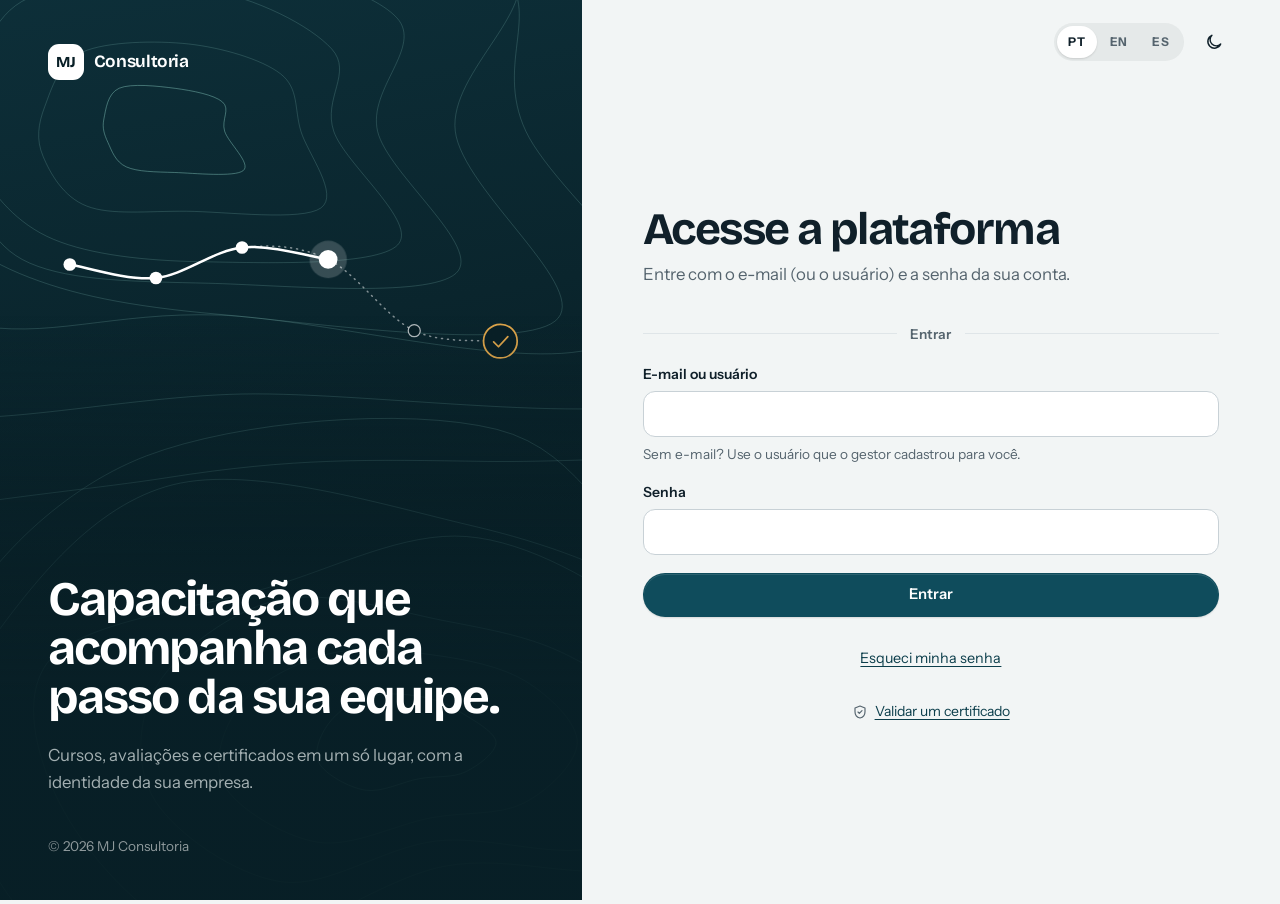
==== commit 71a52551: "Add files via upload" ====
--- a/web/index.html
+++ b/web/index.html
@@ -3,8 +3,10 @@
 <head>
     <meta charset="utf-8">
     <meta name="viewport" content="width=device-width, initial-scale=1">
-    <!-- Só arquivos deste próprio site; a única exceção são os vídeos do YouTube em modo de privacidade (frame-src). -->
-    <meta http-equiv="Content-Security-Policy" content="default-src 'self'; script-src 'self'; style-src 'self'; img-src 'self' data:; font-src 'self'; connect-src 'self' https://ehhksabwmdtpeyxxorwn.supabase.co; frame-src https://www.youtube-nocookie.com; base-uri 'self'; form-action 'self'; object-src 'none'">
+    <!-- Só arquivos deste próprio site; a única exceção são os vídeos do YouTube em modo de privacidade (frame-src).
+         O hash em script-src libera só o script de recarga automática do Live Server do VS Code (v5.7.10),
+         usado no desenvolvimento; qualquer outro script embutido continua bloqueado. -->
+    <meta http-equiv="Content-Security-Policy" content="default-src 'self'; script-src 'self' 'sha256-vvt4KWwuNr51XfE5m+hzeNEGhiOfZzG97ccfqGsPwvE='; style-src 'self'; img-src 'self' data:; font-src 'self'; connect-src 'self' https://ehhksabwmdtpeyxxorwn.supabase.co; frame-src https://www.youtube-nocookie.com; base-uri 'self'; form-action 'self'; object-src 'none'">
     <meta name="referrer" content="strict-origin-when-cross-origin">
     <meta name="color-scheme" content="light dark">
     <meta name="theme-color" content="#071a20">
--- a/web/css/style.css
+++ b/web/css/style.css
@@ -1440,6 +1440,8 @@
 
 .nav-rotulo {
     flex: 1;
+    padding-block: 0.45rem; /* nomes longos (ex.: Cultura de Qualidade e Segurança de Alimentos) quebram em 2 linhas */
+    line-height: 1.3;
 }
 
 .lateral-rodape {
@@ -2353,6 +2355,11 @@
     background: color-mix(in srgb, var(--warning) 12%, transparent);
 }
 
+/* Texto que divide a nota com um botão: ocupa a linha e o botão quebra para baixo se faltar espaço. */
+.nota-texto {
+    flex: 1 1 18rem;
+}
+
 /* Nota só com ícone e texto: o texto fica ao lado do ícone (com botão, os itens podem quebrar linha). */
 .nota:not(:has(.botao)) {
     flex-wrap: nowrap;
@@ -2627,6 +2634,172 @@
     margin-bottom: 0.75rem;
 }
 
+/* Colaborador sem e-mail: a senha com "Gerar outra" ao lado e as credenciais para entregar. */
+.campo-com-botao {
+    display: flex;
+    flex-wrap: wrap;
+    gap: 0.5rem;
+}
+
+.campo-com-botao > input {
+    flex: 1 1 10rem;
+    min-width: 0;
+    font-family: ui-monospace, 'Cascadia Mono', Consolas, monospace;
+    letter-spacing: 0.04em;
+}
+
+.caixa-acesso {
+    margin: 1rem 0 0;
+}
+
+.caixa-acesso .caixa-link-titulo {
+    display: flex;
+    align-items: center;
+    gap: 0.4rem;
+}
+
+.ficha--acesso {
+    margin-bottom: 0;
+    background: var(--surface);
+}
+
+.ficha--acesso code {
+    font-family: ui-monospace, 'Cascadia Mono', Consolas, monospace;
+    font-size: 0.95rem;
+    letter-spacing: 0.04em;
+}
+
+/* Divulgação (admin): links prontos para copiar e a prévia do e-mail para novos clientes. */
+.links-lista {
+    display: grid;
+    gap: 1rem;
+    margin: 0;
+    padding: 0;
+    list-style: none;
+}
+
+.link-item {
+    display: grid;
+    gap: 0.35rem;
+    padding-top: 1rem;
+    border-top: 1px solid var(--line);
+}
+
+.link-item:first-child {
+    padding-top: 0;
+    border-top: 0;
+}
+
+.link-item-rotulo {
+    font-weight: 650;
+}
+
+.link-item .bloco-nota {
+    margin: 0;
+}
+
+/* A prévia imita o e-mail de verdade, que é sempre claro (as cores são as do e-mail, não as do tema). */
+.email-previa {
+    margin: 1rem 0 1.5rem;
+    border: 1px solid var(--line);
+    border-radius: var(--raio);
+    overflow: hidden;
+    background: #f3f5ec;
+}
+
+.email-previa-assunto {
+    padding: 0.7rem 1rem;
+    border-bottom: 1px solid var(--line);
+    background: var(--surface);
+    color: var(--ink);
+    font-size: 0.9rem;
+    font-weight: 600;
+    overflow-wrap: anywhere;
+}
+
+.email-previa-assunto span {
+    color: var(--ink-muted);
+    font-weight: 500;
+}
+
+.email-previa-corpo {
+    display: grid;
+    gap: 0.9rem;
+    max-width: 34rem;
+    margin: 1.25rem auto;
+    padding: 1.5rem;
+    border-radius: 12px;
+    background: #ffffff;
+    color: #4e5743;
+    font-family: 'Segoe UI', Arial, Helvetica, sans-serif;
+    font-size: 0.95rem;
+    line-height: 1.6;
+}
+
+.email-previa-logo {
+    width: min(300px, 100%);
+    height: auto;
+    padding-bottom: 1rem;
+    border-bottom: 1px solid #dfe3cf;
+}
+
+.email-previa-titulo {
+    color: #1c2412;
+    font-size: 1.4rem;
+    font-weight: 700;
+    line-height: 1.2;
+}
+
+.email-previa-itens {
+    margin: 0;
+    padding: 0;
+    list-style: none;
+}
+
+.email-previa-itens li {
+    padding: 0.45rem 0;
+    border-top: 1px solid #dfe3cf;
+}
+
+.email-previa-itens strong,
+.email-previa-contato strong {
+    color: #55652b;
+}
+
+.email-previa-botao {
+    display: inline-block;
+    padding: 0.75rem 1.4rem;
+    border-radius: 999px;
+    background: #55652b;
+    color: #ffffff;
+    font-weight: 700;
+}
+
+/* Pontuação da empresa (ranking): o texto da ação à esquerda, o número curto à direita. */
+.pontuacao-campos {
+    display: grid;
+    gap: 0.85rem;
+}
+
+.pontuacao-campo {
+    grid-template-columns: minmax(0, 1fr) 5.5rem;
+    align-items: center;
+    column-gap: 0.75rem;
+    row-gap: 0.15rem;
+}
+
+.pontuacao-campo > input {
+    grid-column: 2;
+    grid-row: 1;
+    text-align: right;
+    font-variant-numeric: tabular-nums;
+}
+
+.pontuacao-campo > .campo-dica,
+.pontuacao-campo > .campo-erro {
+    grid-column: 1 / -1;
+}
+
 .lote-resumo {
     margin: 0.75rem 0;
     font-weight: 600;
@@ -3572,6 +3745,22 @@
 .certificado-marca .logo-selo {
     background: #0f4c5c;
     color: #fff;
+}
+
+/* Logotipo da empresa contratante no certificado. */
+.certificado-logo {
+    display: block;
+    width: auto;
+    height: auto;
+    max-width: 220px;
+    max-height: 72px;
+    object-fit: contain;
+}
+
+/* O logo da MJ é empilhado (emblema sobre o nome): precisa de mais altura para o nome ficar legível. */
+.certificado-logo--mj {
+    max-width: 170px;
+    max-height: 128px;
 }
 
 .certificado-rotulo {
@@ -7574,7 +7763,137 @@
 
 /* -------------------------------------------------------- impressão */
 
+/* --------------------------------------------- cultura: avaliação e plano de ações -- */
+
+/* Avaliação do administrador: o passo que libera o resultado ao gestor, com destaque discreto. */
+.avaliacao-admin {
+    border-left: 3px solid var(--warning);
+}
+
+.parecer-consultoria {
+    border-left: 3px solid var(--marca, var(--brand));
+}
+
+.avaliacao-admin .bloco-titulo,
+.parecer-consultoria .bloco-titulo,
+.kz-pedido .bloco-titulo,
+.kz-aprovacoes .bloco-titulo,
+.desafio-mes .bloco-titulo {
+    display: flex;
+    align-items: center;
+    gap: 0.45rem;
+}
+
+.acoes-resumo {
+    grid-template-columns: repeat(4, minmax(0, 1fr));
+}
+
+@media (max-width: 40rem) {
+    .acoes-resumo {
+        grid-template-columns: 1fr 1fr;
+    }
+}
+
+.tabela--acoes {
+    margin-top: 1rem;
+}
+
+.tabela--acoes .acao--concluida th {
+    color: var(--ink-muted);
+    text-decoration: line-through;
+    text-decoration-thickness: 1px;
+}
+
+.acao-status {
+    min-height: 2.25rem;
+    padding: 0.25rem 0.5rem;
+    border: 1px solid var(--line-forte);
+    border-radius: var(--raio-p);
+    background: var(--surface);
+    color: var(--ink);
+    font: inherit;
+    font-size: 0.875rem;
+}
+
+.acoes-linha {
+    white-space: nowrap;
+    text-align: right;
+}
+
+.acao-form {
+    margin-top: 1.5rem;
+    padding-top: 1.25rem;
+    border-top: 1px solid var(--line);
+}
+
+/* Como a maturidade é calculada (recolhível). */
+.calculo > summary {
+    display: flex;
+    align-items: center;
+    gap: 0.5rem;
+    list-style: none;
+    cursor: pointer;
+}
+
+.calculo > summary::-webkit-details-marker {
+    display: none;
+}
+
+.calculo > summary .recolhivel-seta {
+    margin-left: auto;
+    transform: none;
+}
+
+.calculo[open] > summary .recolhivel-seta {
+    transform: rotate(180deg);
+}
+
+.calculo-corpo {
+    display: grid;
+    gap: 0.6rem;
+    max-width: 70ch;
+    margin-top: 1rem;
+    color: var(--ink-muted);
+}
+
+.calculo-niveis {
+    display: grid;
+    gap: 0.5rem;
+    margin-top: 0.25rem;
+}
+
+.calculo-niveis li {
+    display: flex;
+    flex-wrap: wrap;
+    align-items: center;
+    gap: 0.75rem;
+}
+
+.calculo-faixa {
+    font-variant-numeric: tabular-nums;
+    color: var(--ink);
+}
+
+/* Kaizen: pedidos que esperam o gestor; ranking: desafio do mês. */
+.kz-pedido,
+.kz-aprovacoes {
+    border-left: 3px solid var(--warning);
+}
+
+.desafio-mes-curso {
+    margin: 0.5rem 0 0.75rem;
+    font-weight: 650;
+}
+
+.curso-selo-dmqsa {
+    margin-bottom: 0.4rem;
+}
+
 @media print {
+    .calculo > summary .recolhivel-seta {
+        display: none;
+    }
+
     .lateral,
     .topo,
     .barra-inferior,
